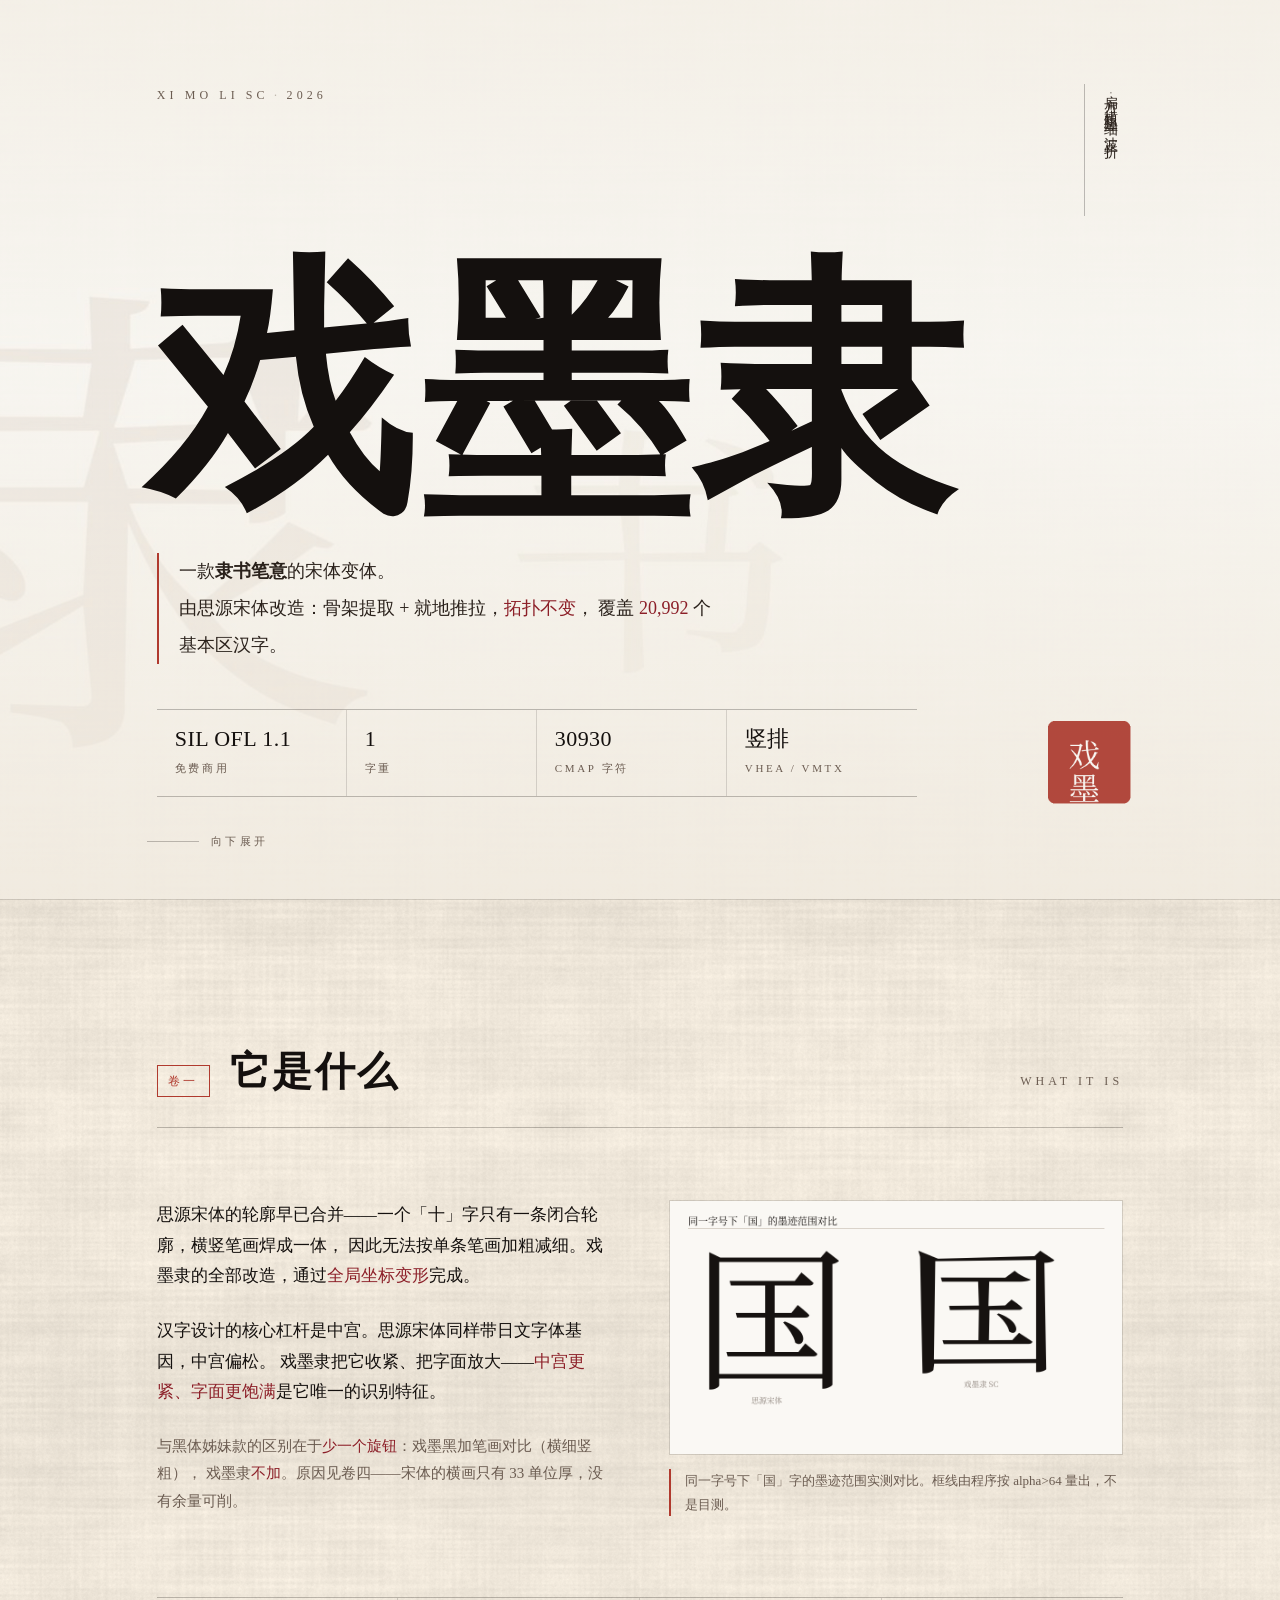
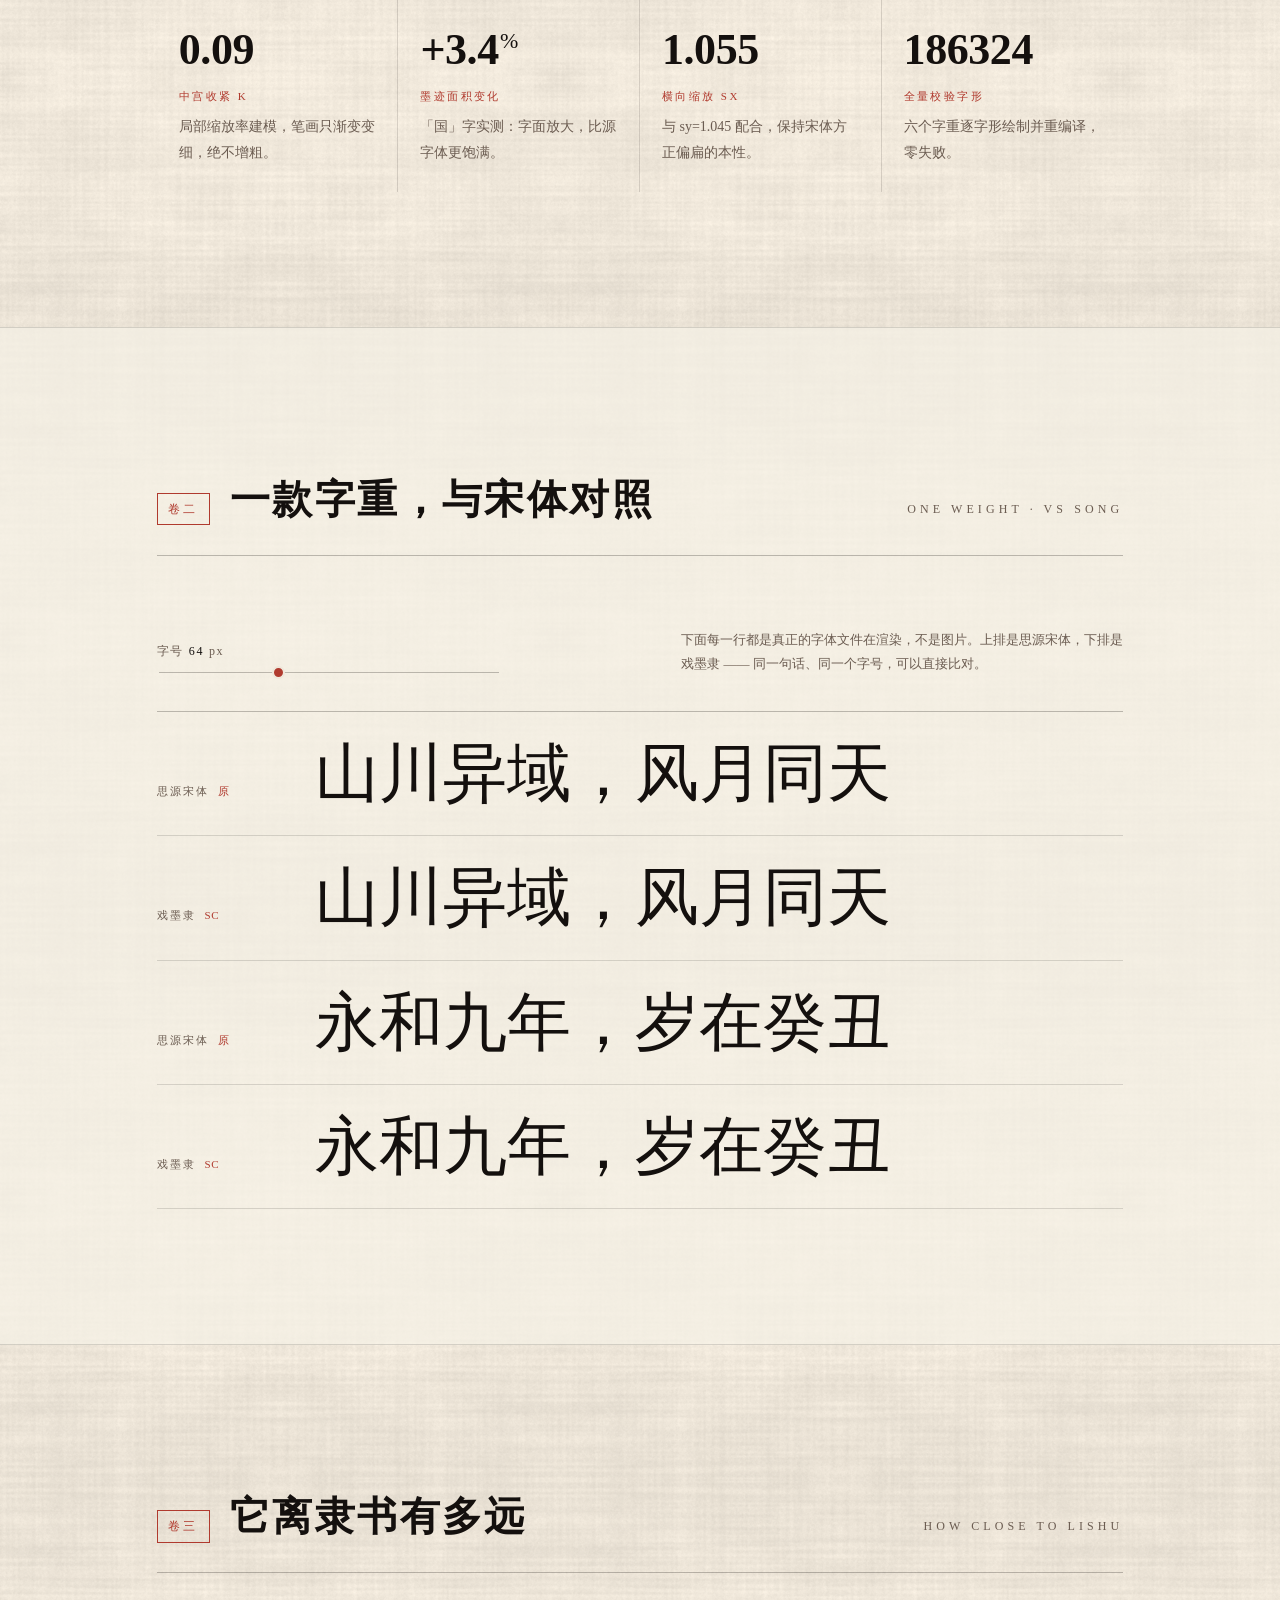
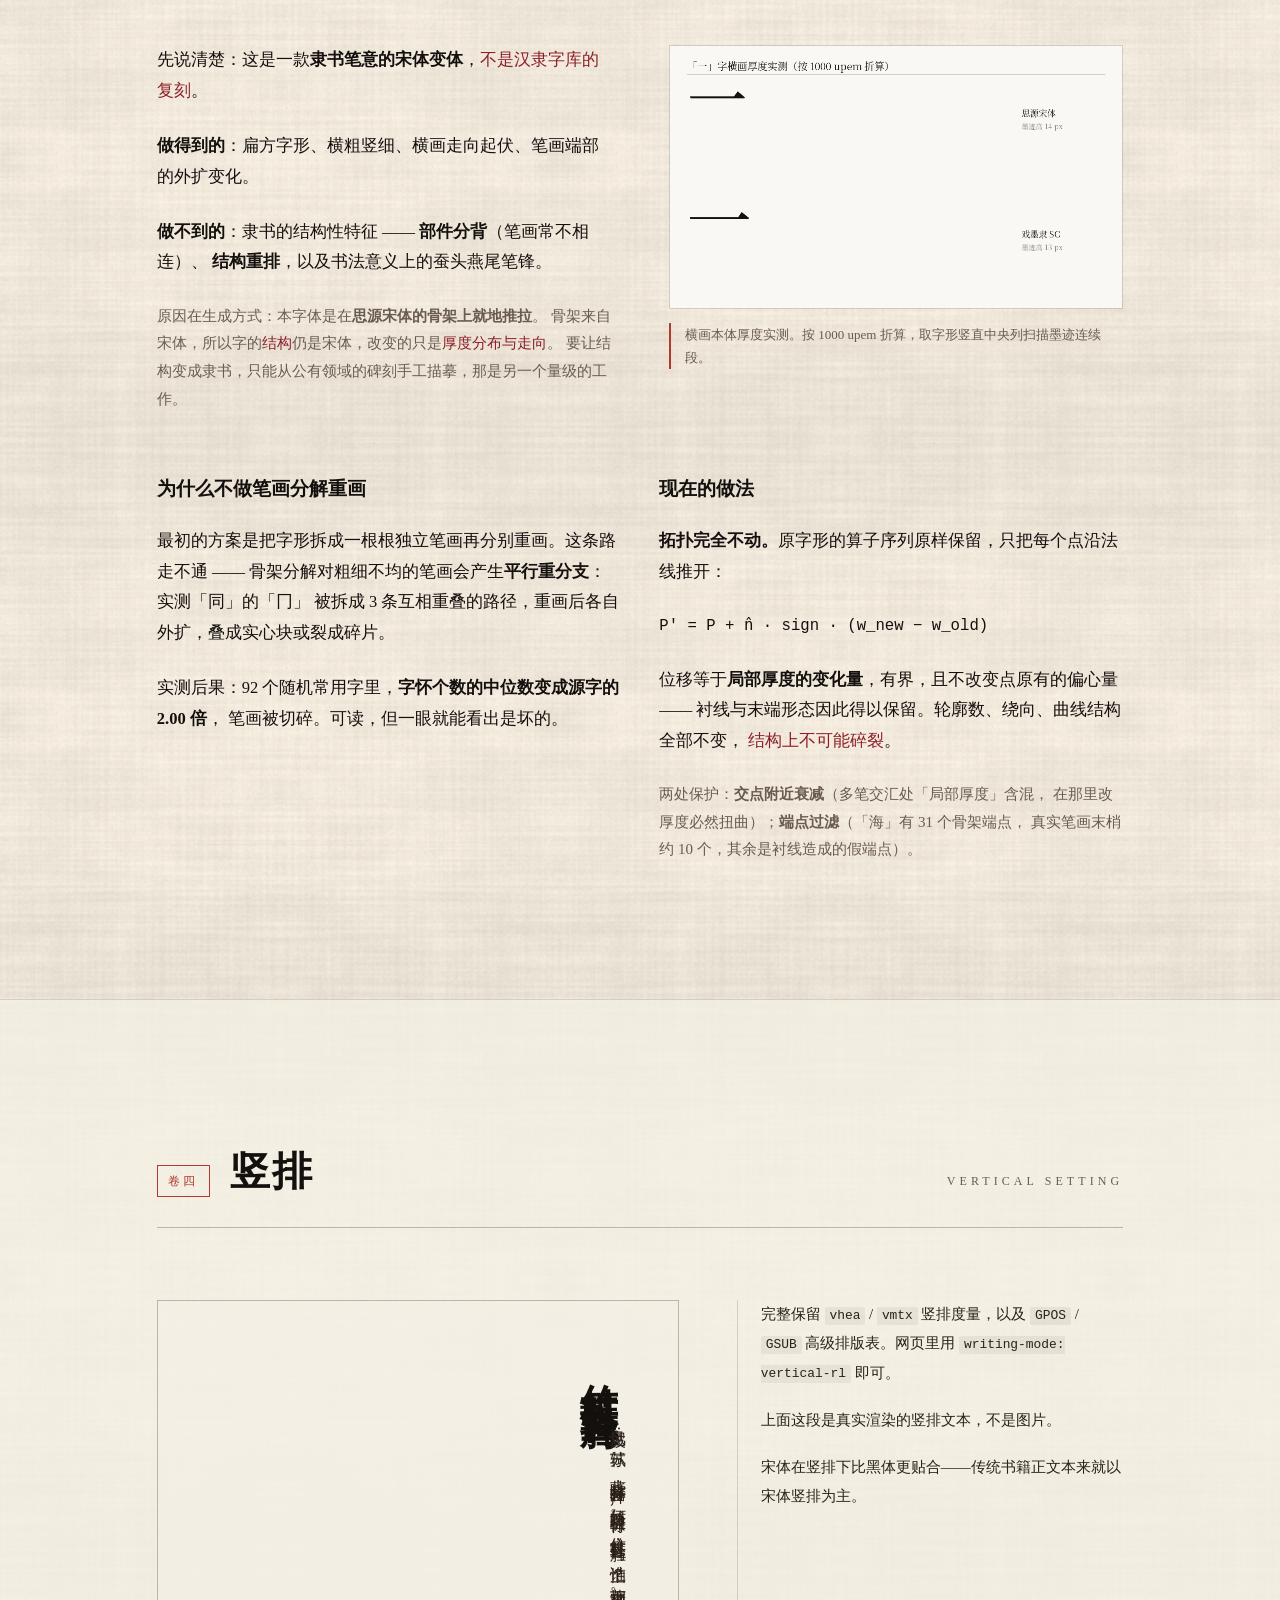
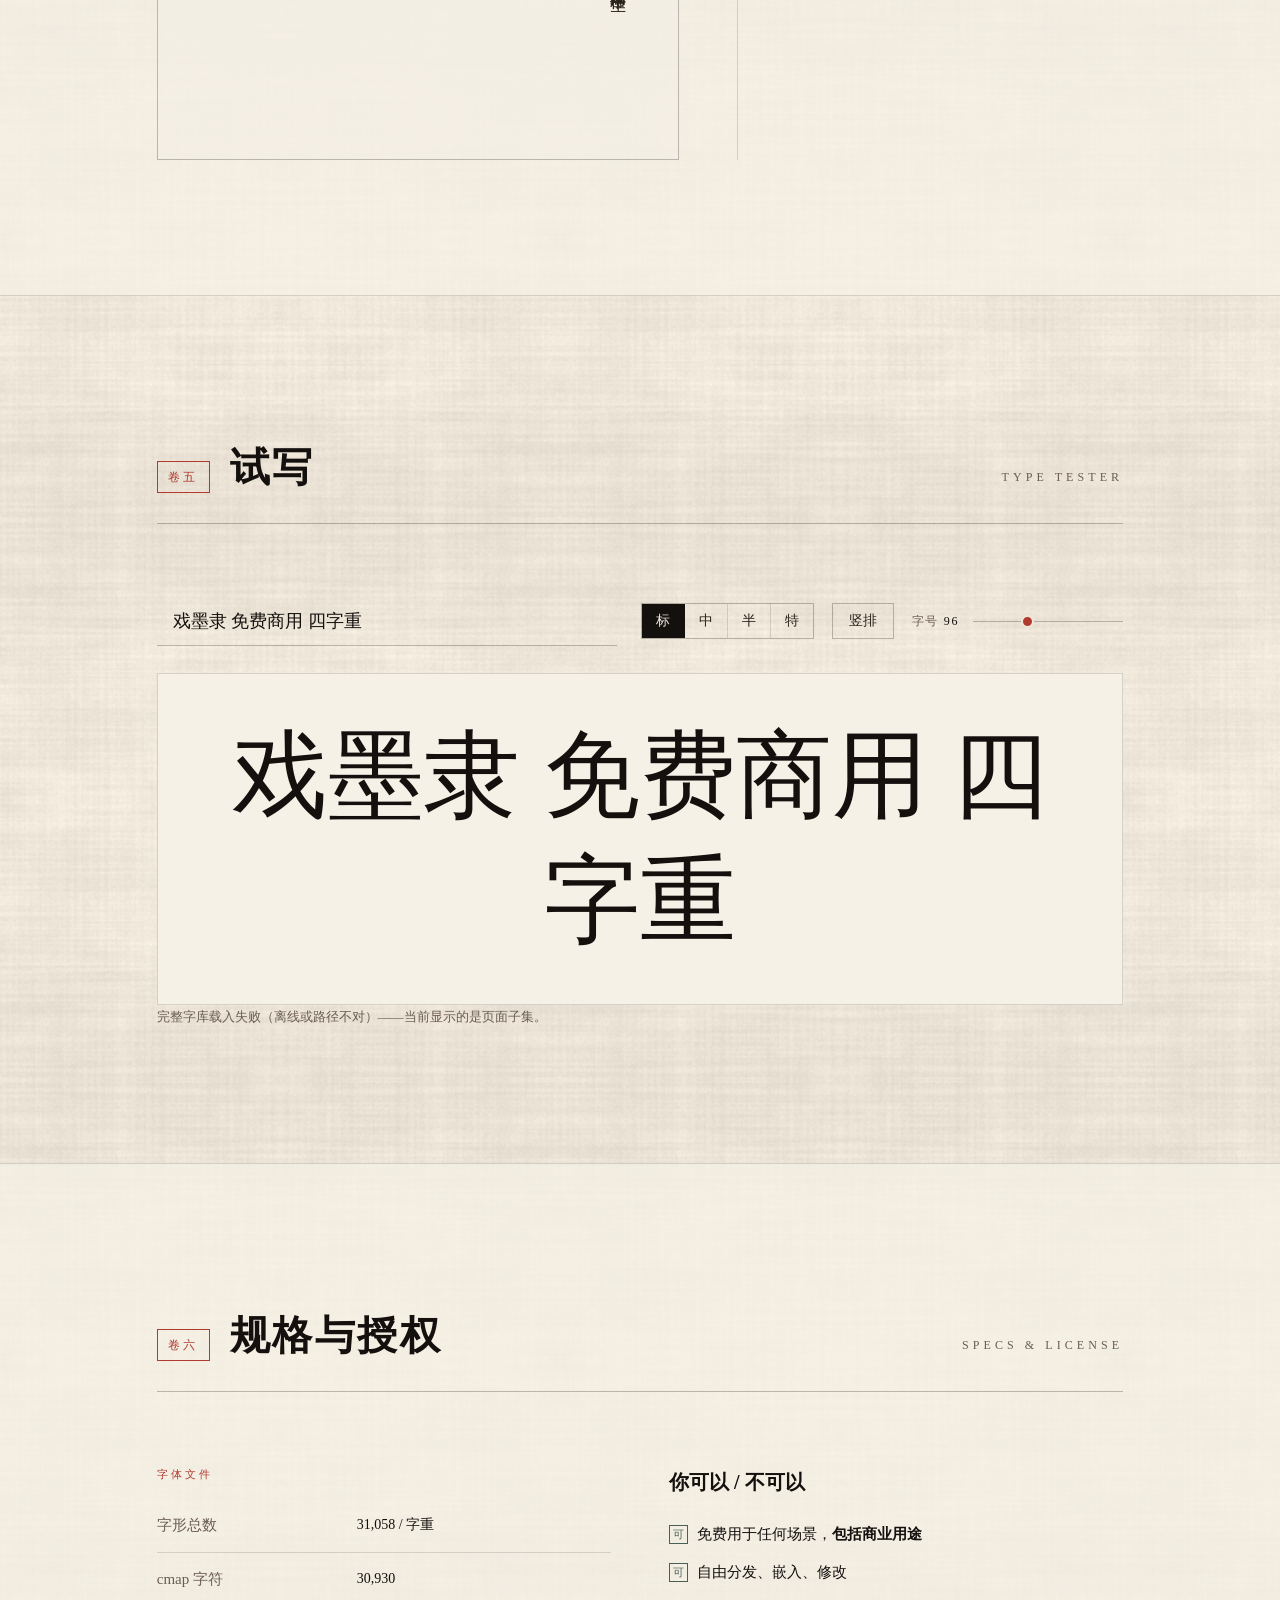
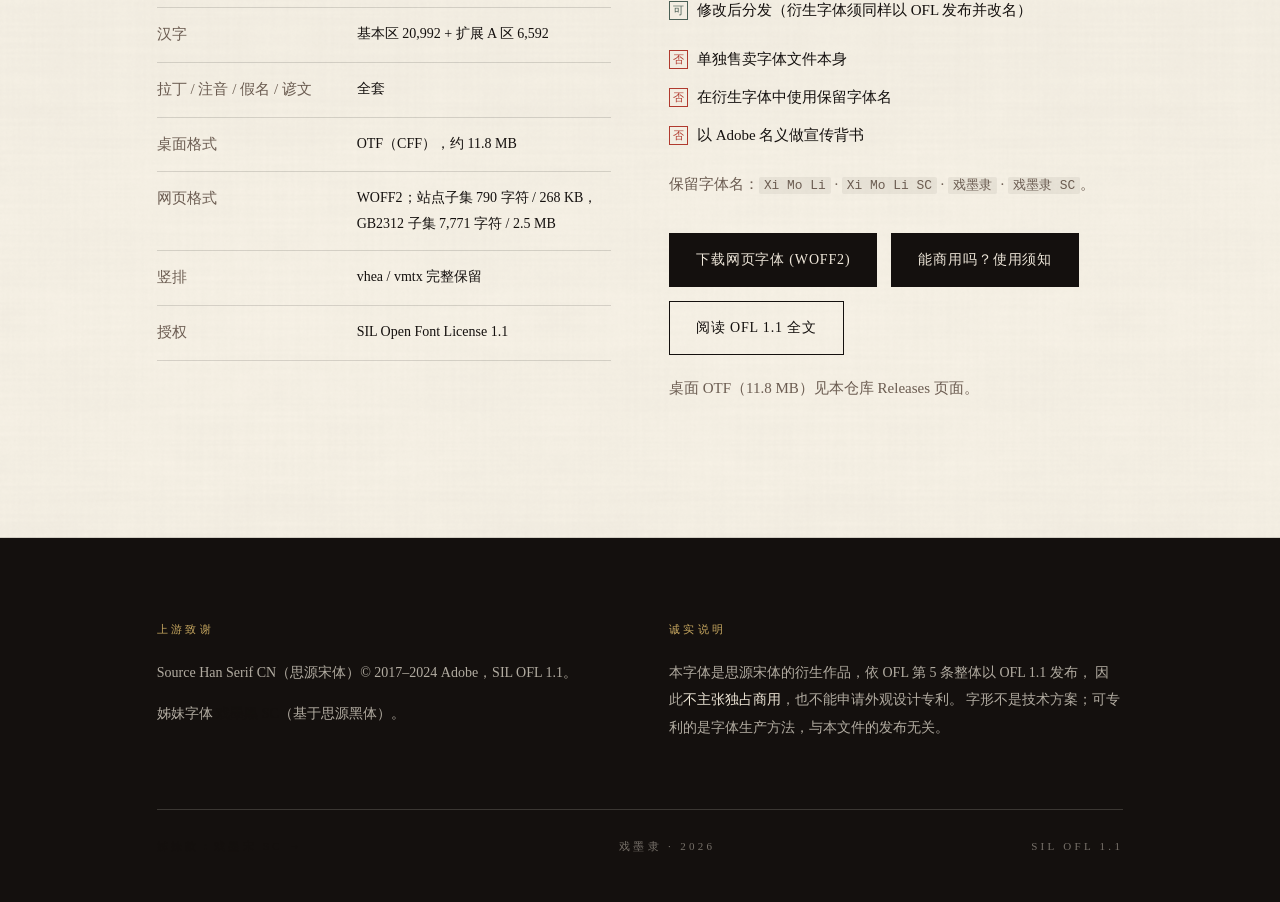
==== index.html @ 204160a1 "戏墨隶 SC —— 开源中文字体发售页与网页子集 基于思源宋体（SIL OFL 1.1）改造的隶书笔意中文字体。  技术路线：骨架提取 + 就地推拉。原字形的算子序列原样保留，只把每个点沿 法线推开，" ====
<!DOCTYPE html>
<html lang="zh-CN">
<head>
<meta charset="utf-8">
<meta name="viewport" content="戏墨隶 SC —— 基于思源宋体改造的隶书笔意中文字体，20992 个基本区汉字，支持竖排，SIL OFL 1.1 免费商用。">
<title>戏墨隶 SC · 一款隶书笔意的开源中文字体</title>
<meta name="description" content="戏墨隶 SC —— 基于思源宋体，用骨架提取与就地推拉生成的隶书笔意中文字体。20992 个基本区汉字，支持竖排，SIL OFL 1.1 免费商用。">
<link rel="stylesheet" href="style.css">
<link rel="preload" href="fonts/ximoli-regular.woff2" as="font" type="font/woff2" crossorigin>
<link rel="icon" href="img/seal.png">
</head>
<body>

<!-- ═══════════ 卷首 ═══════════ -->
<header class="hero">
  <div class="hero-bg" aria-hidden="true"></div>
  <div class="wrap hero-inner">
    <div class="hero-top">
      <span class="tag">XI MO LI SC<span class="dot">·</span>2026</span>
      <span class="vnote">扁方<span class="dot">·</span>横粗竖细<span class="dot">·</span>一波三折</span>
    </div>

    <h1 class="hero-title">戏墨隶</h1>

    <p class="hero-lede">
      一款<b>隶书笔意</b>的宋体变体。<br>
      由思源宋体改造：骨架提取 + 就地推拉，<em>拓扑不变</em>，
      覆盖 <em>20,992</em> 个基本区汉字。
    </p>

    <ul class="hero-meta">
      <li><b>SIL OFL 1.1</b><span>免费商用</span></li>
      <li><b>1</b><span>字重</span></li>
      <li><b>30930</b><span>cmap 字符</span></li>
      <li><b>竖排</b><span>vhea / vmtx</span></li>
    </ul>

    <img class="seal" src="img/seal.png" alt="戏墨 印" width="88" height="88">
    <div class="scroll-hint" aria-hidden="true"><i></i>向下展开</div>
  </div>
</header>

<main>

<!-- ═══════════ 卷一 · 它是什么 ═══════════ -->
<section class="sec" id="about">
  <div class="wrap">
    <div class="sec-head">
      <span class="vol">卷一</span>
      <h2>它是什么</h2>
      <span class="en">WHAT IT IS</span>
    </div>

    <div class="two">
      <div class="col prose">
        <p>思源宋体的轮廓早已合并——一个「十」字只有一条闭合轮廓，横竖笔画焊成一体，
          因此无法按单条笔画加粗减细。戏墨隶的全部改造，通过<em>全局坐标变形</em>完成。</p>
        <p>汉字设计的核心杠杆是中宫。思源宋体同样带日文字体基因，中宫偏松。
          戏墨隶把它收紧、把字面放大——<em>中宫更紧、字面更饱满</em>是它唯一的识别特征。</p>
        <p class="quiet">与黑体姊妹款的区别在于<em>少一个旋钮</em>：戏墨黑加笔画对比（横细竖粗），
          戏墨隶<em>不加</em>。原因见卷四——宋体的横画只有 33 单位厚，没有余量可削。</p>
      </div>

      <div class="col">
        <figure class="fig">
          <img src="img/spec-compare.png" alt="思源宋体与戏墨隶的字面实测对比">
          <figcaption>同一字号下「国」字的墨迹范围实测对比。框线由程序按 alpha&gt;64 量出，不是目测。</figcaption>
        </figure>
      </div>
    </div>

    <div class="spec-row">
      <div class="spec">
        <span class="num">0.09</span>
        <span class="lab">中宫收紧 k</span>
        <p>局部缩放率建模，笔画只渐变变细，绝不增粗。</p>
      </div>
      <div class="spec">
        <span class="num">+3.4<span class="pc">%</span></span>
        <span class="lab">墨迹面积变化</span>
        <p>「国」字实测：字面放大，比源字体更饱满。</p>
      </div>
      <div class="spec">
        <span class="num">1.055</span>
        <span class="lab">横向缩放 sx</span>
        <p>与 sy=1.045 配合，保持宋体方正偏扁的本性。</p>
      </div>
      <div class="spec">
        <span class="num">186324</span>
        <span class="lab">全量校验字形</span>
        <p>六个字重逐字形绘制并重编译，零失败。</p>
      </div>
    </div>
  </div>
</section>

<!-- ═══════════ 卷二 · 一款字重 ═══════════ -->
<section class="sec sec-alt" id="weights">
  <div class="wrap">
    <div class="sec-head">
      <span class="vol">卷二</span>
      <h2>一款字重，与宋体对照</h2>
      <span class="en">ONE WEIGHT · VS SONG</span>
    </div>

    <div class="controls">
      <label class="ctl">
        <span>字号 <b id="sizeOut">64</b> px</span>
        <input id="sizeRange" type="range" min="28" max="132" value="64" step="2">
      </label>
      <p class="hint">下面每一行都是真正的字体文件在渲染，不是图片。上排是思源宋体，下排是戏墨隶 —— 同一句话、同一个字号，可以直接比对。</p>
    </div>

    <div class="weights" id="weightsBox">
      <div class="wrow"><span class="wlab">思源宋体<i>原</i></span>
        <p style="font-family:'Songti SC','Source Han Serif SC',serif">山川异域，风月同天</p></div>
      <div class="wrow" data-w="400"><span class="wlab">戏墨隶<i>SC</i></span>
        <p style="font-weight:400">山川异域，风月同天</p></div>
      <div class="wrow"><span class="wlab">思源宋体<i>原</i></span>
        <p style="font-family:'Songti SC','Source Han Serif SC',serif">永和九年，岁在癸丑</p></div>
      <div class="wrow" data-w="400"><span class="wlab">戏墨隶<i>SC</i></span>
        <p style="font-weight:400">永和九年，岁在癸丑</p></div>
    </div>
  </div>
</section>


<!-- ═══════════ 卷四 · 为什么宋体不加笔画对比 ═══════════ -->
<section class="sec" id="why">
  <div class="wrap">
    <div class="sec-head">
      <span class="vol">卷三</span>
      <h2>它离隶书有多远</h2>
      <span class="en">HOW CLOSE TO LISHU</span>
    </div>

    <div class="two">
      <div class="col prose">
        <p>先说清楚：这是一款<b>隶书笔意的宋体变体</b>，<em>不是汉隶字库的复刻</em>。</p>
        <p><b>做得到的</b>：扁方字形、横粗竖细、横画走向起伏、笔画端部的外扩变化。</p>
        <p><b>做不到的</b>：隶书的结构性特征 —— <b>部件分背</b>（笔画常不相连）、
          <b>结构重排</b>，以及书法意义上的蚕头燕尾笔锋。</p>
        <p class="quiet">原因在生成方式：本字体是在<b>思源宋体的骨架上就地推拉</b>。
          骨架来自宋体，所以字的<em>结构</em>仍是宋体，改变的只是<em>厚度分布与走向</em>。
          要让结构变成隶书，只能从公有领域的碑刻手工描摹，那是另一个量级的工作。</p>
      </div>

      <div class="col">
        <figure class="fig">
          <img src="img/stroke-measure.png" alt="宋体横画厚度实测">
          <figcaption>横画本体厚度实测。按 1000 upem 折算，取字形竖直中央列扫描墨迹连续段。</figcaption>
        </figure>
      </div>
    </div>

    <div class="two tight" style="margin-top:2.4rem">
      <div class="col prose">
        <h3>为什么不做笔画分解重画</h3>
        <p>最初的方案是把字形拆成一根根独立笔画再分别重画。这条路走不通 ——
          骨架分解对粗细不均的笔画会产生<b>平行重分支</b>：实测「同」的「冂」
          被拆成 3 条互相重叠的路径，重画后各自外扩，叠成实心块或裂成碎片。</p>
        <p>实测后果：92 个随机常用字里，<b>字怀个数的中位数变成源字的 2.00 倍</b>，
          笔画被切碎。可读，但一眼就能看出是坏的。</p>
      </div>
      <div class="col prose">
        <h3>现在的做法</h3>
        <p><b>拓扑完全不动。</b>原字形的算子序列原样保留，只把每个点沿法线推开：</p>
        <p style="font-family:ui-monospace,monospace;font-size:.95em">P' = P + n̂ · sign · (w_new − w_old)</p>
        <p>位移等于<b>局部厚度的变化量</b>，有界，且不改变点原有的偏心量 ——
          衬线与末端形态因此得以保留。轮廓数、绕向、曲线结构全部不变，
          <em>结构上不可能碎裂</em>。</p>
        <p class="quiet">两处保护：<b>交点附近衰减</b>（多笔交汇处「局部厚度」含混，
          在那里改厚度必然扭曲）；<b>端点过滤</b>（「海」有 31 个骨架端点，
          真实笔画末梢约 10 个，其余是衬线造成的假端点）。</p>
      </div>
    </div>
  </div>
</section>


<!-- ═══════════ 卷五 · 竖排 ═══════════ -->
<section class="sec sec-alt" id="vertical">
  <div class="wrap">
    <div class="sec-head">
      <span class="vol">卷四</span>
      <h2>竖排</h2>
      <span class="en">VERTICAL SETTING</span>
    </div>

    <div class="vert-wrap">
      <div class="vert-demo">
        <p class="v-title">竹杖芒鞋轻胜马</p>
        <p class="v-body">定风波 · 苏轼</p>
        <p class="v-body">莫听穿林打叶声，何妨吟啸且徐行。竹杖芒鞋轻胜马，谁怕？一蓑烟雨任平生。</p>
      </div>
      <aside class="vert-side">
        <p>完整保留 <code>vhea</code> / <code>vmtx</code> 竖排度量，以及 <code>GPOS</code> /
          <code>GSUB</code> 高级排版表。网页里用 <code>writing-mode: vertical-rl</code> 即可。</p>
        <p class="quiet">上面这段是真实渲染的竖排文本，不是图片。</p>
        <p class="quiet">宋体在竖排下比黑体更贴合——传统书籍正文本来就以宋体竖排为主。</p>
      </aside>
    </div>
  </div>
</section>

<!-- ═══════════ 卷六 · 试写 ═══════════ -->
<section class="sec" id="try">
  <div class="wrap">
    <div class="sec-head">
      <span class="vol">卷五</span>
      <h2>试写</h2>
      <span class="en">TYPE TESTER</span>
    </div>

    <div class="try-bar">
      <input id="tryInput" type="text" value="戏墨隶 免费商用 四字重" aria-label="试写内容" maxlength="40">
      <div class="try-ctl">
        <div class="seg" id="tryWeights" role="group" aria-label="字重">
          <button data-w="400" class="on">标</button><button data-w="500">中</button><button data-w="600">半</button><button data-w="900">特</button>
        </div>
        <button class="seg-toggle" id="tryDir" aria-pressed="false">竖排</button>
        <label class="ctl inline"><span>字号 <b id="trySizeOut">96</b></span>
          <input id="trySize" type="range" min="40" max="200" value="96" step="2"></label>
      </div>
    </div>

    <div class="try-stage" id="tryStage">
      <p class="try-text" id="tryText">戏墨隶 免费商用 四字重</p>
    </div>

    <p class="hint" id="tryHint">正在按需载入 GB2312 完整字库（约 2.5 MB）——载入前显示的是页面子集。</p>
  </div>
</section>

<!-- ═══════════ 卷七 · 规格与授权 ═══════════ -->
<section class="sec sec-alt" id="spec">
  <div class="wrap">
    <div class="sec-head">
      <span class="vol">卷六</span>
      <h2>规格与授权</h2>
      <span class="en">SPECS &amp; LICENSE</span>
    </div>

    <div class="two">
      <div class="col">
        <table class="spec-table">
          <caption>字体文件</caption>
          <tbody>
            <tr><th>字形总数</th><td>31,058 / 字重</td></tr>
            <tr><th>cmap 字符</th><td>30,930</td></tr>
            <tr><th>汉字</th><td>基本区 20,992 + 扩展 A 区 6,592</td></tr>
            <tr><th>拉丁 / 注音 / 假名 / 谚文</th><td>全套</td></tr>
            <tr><th>桌面格式</th><td>OTF（CFF），约 11.8 MB</td></tr>
            <tr><th>网页格式</th><td>WOFF2；站点子集 790 字符 / 268 KB，GB2312 子集 7,771 字符 / 2.5 MB</td></tr>
            <tr><th>竖排</th><td>vhea / vmtx 完整保留</td></tr>
            <tr><th>授权</th><td>SIL Open Font License 1.1</td></tr>
          </tbody>
        </table>
      </div>

      <div class="col">
        <div class="license">
          <h3>你可以 / 不可以</h3>
          <ul class="yes">
            <li>免费用于任何场景，<b>包括商业用途</b></li>
            <li>自由分发、嵌入、修改</li>
            <li>修改后分发（衍生字体须同样以 OFL 发布并改名）</li>
          </ul>
          <ul class="no">
            <li>单独售卖字体文件本身</li>
            <li>在衍生字体中使用保留字体名</li>
            <li>以 Adobe 名义做宣传背书</li>
          </ul>
          <p class="quiet">保留字体名：<code>Xi Mo Li</code> · <code>Xi Mo Li SC</code> ·
            <code>戏墨隶</code> · <code>戏墨隶 SC</code>。</p>
        </div>

        <div class="dl">
          <a class="btn" href="fonts/full-ximoli-regular.woff2" download>下载网页字体 (WOFF2)</a>
          <a class="btn" href="使用须知.html">能商用吗？使用须知</a>
          <a class="btn ghost" href="OFL.txt" target="_blank" rel="noopener">阅读 OFL 1.1 全文</a>
          <p class="quiet">桌面 OTF（11.8 MB）见本仓库 Releases 页面。</p>
        </div>
      </div>
    </div>
  </div>
</section>

</main>

<footer class="foot">
  <div class="wrap">
    <div class="foot-grid">
      <div>
        <h4>上游致谢</h4>
        <p>Source Han Serif CN（思源宋体）© 2017–2024 Adobe，SIL OFL 1.1。</p>
        <p>姊妹字体 <a href="https://okko10086.github.io/ximosong/">戏墨黑 SC</a>（基于思源黑体）。</p>
      </div>
      <div>
        <h4>诚实说明</h4>
        <p>本字体是思源宋体的衍生作品，依 OFL 第 5 条整体以 OFL 1.1 发布，
          因此<b>不主张独占商用</b>，也不能申请外观设计专利。
          字形不是技术方案；可专利的是字体生产方法，与本文件的发布无关。</p>
      </div>
    </div>
    <div class="foot-line">
      <span><a href="https://okko10086.github.io/ximosong/">姊妹款：戏墨宋 SC →</a></span>
      <span>戏墨隶 · 2026</span>
      <span>SIL OFL 1.1</span>
    </div>
  </div>
</footer>

<script src="script.js"></script>
</body>
</html>
---- style.css ----
/* ══════════════════════════════════════════════════════════════
   戏墨宋 SC · 字体发售落地页
   设计语言：宣纸底 + 墨 + 朱砂点缀；骨架不动的长卷
   中文行距 1.9×、字号模数 1.333、版心 1120px
   ══════════════════════════════════════════════════════════════ */

/* ── 字体 ─────────────────────────────────────────────────── */

:root{
  --paper:#EFE7DA; --paper2:#F6F1E7; --ink:#14100E; --ink2:#2A211B; --ink3:#6B5C51;
  --red:#B03A2E; --red-d:#8C1F28; --gold:#C9A961; --green:#4A5F55;
  --line:rgba(20,16,14,.14); --line2:rgba(20,16,14,.26);
  --hei:'Xi Mo Li SC','Songti SC','Source Han Serif SC','Noto Serif SC',STSong,SimSun,serif;
  --song:'Xi Mo Li SC','Songti SC','Source Han Serif SC','Noto Serif SC',STSong,SimSun,serif;
  --max:1120px;
}

*{box-sizing:border-box}
html{scroll-behavior:smooth}
body{
  margin:0;color:var(--ink);background:var(--paper);
  font-family:var(--song);font-weight:350;font-size:16.5px;line-height:1.85;
  -webkit-font-smoothing:antialiased;
  background-image:url('img/paper-tile.png');background-size:560px 560px;
}
img{max-width:100%;display:block}
a{color:var(--ink);text-decoration:none}
em{font-style:normal;color:var(--red-d)}
code{font-family:ui-monospace,SFMono-Regular,Menlo,monospace;font-size:.86em;
  background:rgba(20,16,14,.06);padding:.1em .38em;border-radius:2px}
.wrap{max-width:var(--max);margin:0 auto;padding:0 6%}
.quiet{color:var(--ink3);font-size:15px}
.dot{opacity:.4;margin:0 .45em}

/* ── 卷首 ─────────────────────────────────────────────────── */
.hero{position:relative;min-height:100svh;display:flex;align-items:center;overflow:hidden;
  border-bottom:1px solid var(--line)}
.hero-bg{position:absolute;inset:0;background:url('img/hero.jpg') center/cover no-repeat;
  opacity:.92}
.hero-bg::after{content:'';position:absolute;inset:0;
  background:linear-gradient(180deg,rgba(239,231,218,.42),rgba(239,231,218,.06) 40%,rgba(239,231,218,.72))}
.hero-inner{position:relative;width:100%;padding-top:8vh;padding-bottom:10vh}

.hero-top{display:flex;justify-content:space-between;align-items:flex-start;margin-bottom:6vh}
.tag,.en{font-family:var(--hei);font-weight:300;font-size:12px;letter-spacing:.34em;
  text-transform:uppercase;color:var(--ink3)}
.vnote{font-family:var(--song);font-size:14px;letter-spacing:.28em;color:var(--ink2);
  writing-mode:vertical-rl;border-left:1px solid var(--line2);padding-left:12px;height:132px}

.hero-title{
  font-family:var(--hei);font-weight:900;color:var(--ink);
  font-size:clamp(104px,21vw,300px);line-height:.92;letter-spacing:.02em;
  margin:0 0 4vh;text-indent:-.04em;
}
.hero-lede{font-size:clamp(15px,1.5vw,18px);line-height:2.05;color:var(--ink2);
  max-width:31em;margin:0 0 5vh;border-left:2px solid var(--red);padding-left:20px}

.hero-meta{list-style:none;display:flex;flex-wrap:wrap;gap:0;margin:0;padding:0;
  border-top:1px solid var(--line2);border-bottom:1px solid var(--line2);max-width:760px}
.hero-meta li{flex:1 1 140px;padding:16px 18px 14px;border-right:1px solid var(--line)}
.hero-meta li:last-child{border-right:0}
.hero-meta b{display:block;font-family:var(--hei);font-weight:500;font-size:22px;
  letter-spacing:.02em;line-height:1.2}
.hero-meta span{font-family:var(--hei);font-weight:300;font-size:11px;letter-spacing:.24em;
  text-transform:uppercase;color:var(--ink3)}

.seal{position:absolute;right:6%;bottom:9vh;width:88px;height:88px;opacity:.92;
  filter:saturate(.96)}
.scroll-hint{position:absolute;left:6%;bottom:4vh;font-family:var(--hei);font-weight:300;
  font-size:11px;letter-spacing:.3em;color:var(--ink3);display:flex;align-items:center;gap:12px}
.scroll-hint i{width:52px;height:1px;background:var(--line2);display:block;position:relative;overflow:hidden}
.scroll-hint i::after{content:'';position:absolute;inset:0;background:var(--red);
  transform:translateX(-100%);animation:sweep 2.6s ease-in-out infinite}
@keyframes sweep{0%{transform:translateX(-100%)}55%{transform:translateX(0)}100%{transform:translateX(100%)}}

/* ── 章节骨架（骨架写死，只换内容）──────────────────────────── */
.sec{padding:15vh 0;position:relative}
.sec-alt{background:rgba(246,241,231,.72);border-top:1px solid var(--line);
  border-bottom:1px solid var(--line)}
.sec-head{display:flex;align-items:baseline;gap:20px;margin-bottom:8vh;
  border-bottom:1px solid var(--line2);padding-bottom:18px}
.vol{font-family:var(--hei);font-weight:400;font-size:12px;letter-spacing:.3em;
  color:var(--red);border:1px solid var(--red);padding:4px 10px;white-space:nowrap}
.sec-head h2{font-family:var(--song);font-weight:600;font-size:clamp(26px,3.4vw,40px);
  letter-spacing:.06em;margin:0;flex:1}
.two{display:grid;grid-template-columns:1fr 1fr;gap:6%;align-items:start}
.two.tight{gap:4%}
.col{min-width:0}
.prose p{margin:0 0 1.5em}
.prose p:last-child{margin-bottom:0}

/* ── 图与说明 ─────────────────────────────────────────────── */
.fig{margin:0}
.fig img{border:1px solid var(--line);box-shadow:0 1px 0 rgba(255,255,255,.5) inset}
.fig figcaption{font-size:13px;line-height:1.8;color:var(--ink3);margin-top:14px;
  padding-left:14px;border-left:2px solid var(--red)}
.fig-wide{margin-top:7vh}
.fig-ink{margin:0 0 9vh;border:1px solid rgba(239,231,218,.22);padding:14px;
  background:rgba(239,231,218,.04)}
.fig-ink img{width:100%}
.fig-ink figcaption{color:rgba(239,231,218,.62);border-left-color:var(--gold)}
.fig-ink figcaption em{color:#EDE5D6}
.fig-wide img{border:1px solid var(--line);background:var(--paper2);padding:18px}

/* ── 数据（数字三段式：数字最大 / 说明最小）────────────────── */
.spec-row{display:grid;grid-template-columns:repeat(4,1fr);gap:0;margin-top:9vh;
  border-top:1px solid var(--line2)}
.spec{padding:30px 22px 26px;border-right:1px solid var(--line)}
.spec:last-child{border-right:0}
.spec .num{font-family:var(--hei);font-weight:700;font-size:clamp(30px,3.6vw,44px);
  line-height:1;letter-spacing:-.01em;display:block}
.spec .pc{font-size:.5em;font-weight:400;vertical-align:super;margin-left:.06em}
.spec .lab{font-family:var(--hei);font-weight:300;font-size:11px;letter-spacing:.22em;
  text-transform:uppercase;color:var(--red);display:block;margin:14px 0 8px}
.spec p{font-size:14px;line-height:1.85;color:var(--ink3);margin:0}

/* ── 字重演示 ─────────────────────────────────────────────── */
.controls{display:flex;justify-content:space-between;align-items:flex-end;gap:5%;
  margin-bottom:4vh;flex-wrap:wrap}
.ctl{font-family:var(--hei);font-weight:300;font-size:12px;letter-spacing:.14em;color:var(--ink3)}
.ctl b{font-weight:500;color:var(--ink);font-variant-numeric:tabular-nums}
.ctl input[type=range]{display:block;width:min(340px,60vw);margin-top:10px;
  -webkit-appearance:none;appearance:none;height:1px;background:var(--line2);outline:0}
.ctl input[type=range]::-webkit-slider-thumb{-webkit-appearance:none;width:13px;height:13px;
  border-radius:50%;background:var(--red);cursor:pointer;border:2px solid var(--paper)}
.ctl.inline{display:flex;align-items:center;gap:14px}
.ctl.inline input[type=range]{width:150px;margin:0}
.hint{font-size:13px;color:var(--ink3);margin:0;max-width:34em;line-height:1.8}

.weights{border-top:1px solid var(--line2)}
.wrow{display:flex;align-items:baseline;gap:5%;padding:22px 0;border-bottom:1px solid var(--line)}
.wlab{font-family:var(--hei);font-weight:300;font-size:11px;letter-spacing:.2em;
  color:var(--ink3);width:110px;flex:0 0 110px;text-transform:uppercase}
.wlab i{font-style:normal;color:var(--red);margin-left:8px;letter-spacing:.06em}
.wrow p{font-family:var(--hei);margin:0;font-size:64px;line-height:1.24;white-space:nowrap;
  overflow:hidden;text-overflow:ellipsis}

/* ── 水墨（深底） ─────────────────────────────────────────── */
.sec-head.light{border-bottom-color:rgba(239,231,218,.22)}
.sec-head.light h2{color:var(--paper)}
.sec-head.light .en{color:rgba(239,231,218,.55)}
.sec-head.light .vol{color:var(--gold);border-color:var(--gold)}
.ink-line.w600{font-weight:600;font-size:clamp(52px,8vw,110px)}
.ink-line.w900{font-weight:900;font-size:clamp(52px,8vw,110px);margin-left:8%}
.prose.light p{color:rgba(239,231,218,.86)}
.prose.light em{color:var(--gold)}
.prose.light b{color:#EDE5D6;font-weight:400}
.prose.light .quiet{color:rgba(239,231,218,.6)}
.note-card{border:1px solid rgba(239,231,218,.26);padding:34px 32px;
  background:rgba(239,231,218,.04)}
.note-card h3{font-family:var(--song);font-weight:600;font-size:20px;margin:0 0 18px;
  color:var(--gold);letter-spacing:.04em}
.note-card p{margin:0 0 1.1em;font-size:15px;line-height:1.9;color:rgba(239,231,218,.82)}
.note-card em{color:#EDE5D6}

/* ── 竖排 ─────────────────────────────────────────────────── */
.vert-wrap{display:grid;grid-template-columns:1.35fr 1fr;gap:6%;align-items:stretch}
.vert-demo{border:1px solid var(--line2);padding:52px 44px;background:rgba(246,241,231,.6);
  writing-mode:vertical-rl;height:460px;display:flex;gap:26px;justify-content:flex-start}
.vert-demo p{margin:0;font-family:var(--song)}
.v-title{font-size:38px;font-weight:600;letter-spacing:.14em}
.v-body{font-size:16px;line-height:1.95;color:var(--ink2);letter-spacing:.1em}
.v-body:last-child{max-height:340px}
.vert-side p{font-size:15px;line-height:1.95;color:var(--ink2);margin:0 0 1.2em}
.vert-side{border-left:1px solid var(--line);padding-left:6%}

/* ── 试写 ─────────────────────────────────────────────────── */
.try-bar{display:flex;gap:24px;align-items:center;flex-wrap:wrap;margin-bottom:3vh}
#tryInput{flex:1 1 320px;font-family:var(--song);font-size:18px;padding:14px 16px;
  background:transparent;border:0;border-bottom:1px solid var(--line2);color:var(--ink);outline:0}
#tryInput:focus{border-bottom-color:var(--red)}
.try-ctl{display:flex;align-items:center;gap:18px;flex-wrap:wrap}
.seg{display:flex;border:1px solid var(--line2)}
.seg button{font-family:var(--song);font-size:14px;padding:8px 14px;background:transparent;
  border:0;border-right:1px solid var(--line);cursor:pointer;color:var(--ink2)}
.seg button:last-child{border-right:0}
.seg button.on{background:var(--ink);color:var(--paper)}
.seg-toggle{font-family:var(--song);font-size:14px;padding:8px 16px;background:transparent;
  border:1px solid var(--line2);cursor:pointer;color:var(--ink2)}
.seg-toggle[aria-pressed=true]{background:var(--red);border-color:var(--red);color:#fff}

.try-stage{min-height:300px;display:flex;align-items:center;justify-content:center;
  border:1px solid var(--line);background:var(--paper2);padding:40px;overflow:hidden}
.try-text{font-family:var(--hei);font-weight:400;font-size:96px;margin:0;line-height:1.3;
  word-break:break-all;text-align:center;max-width:100%}
.try-stage.vert{height:460px}
.try-stage.vert .try-text{writing-mode:vertical-rl;height:100%;text-align:left;line-height:1.2}

/* ── 表格与授权 ───────────────────────────────────────────── */
.spec-table{width:100%;border-collapse:collapse;font-size:15px}
.spec-table caption{text-align:left;font-family:var(--hei);font-weight:300;font-size:11px;
  letter-spacing:.28em;text-transform:uppercase;color:var(--red);padding-bottom:14px}
.spec-table th,.spec-table td{text-align:left;padding:13px 0;border-bottom:1px solid var(--line);
  vertical-align:top}
.spec-table th{font-weight:400;color:var(--ink3);width:44%;padding-right:18px}
.spec-table td{font-family:var(--hei);font-weight:350;font-size:14px;color:var(--ink)}

.license h3{font-family:var(--song);font-weight:600;font-size:20px;margin:0 0 20px}
.license ul{list-style:none;padding:0;margin:0 0 22px}
.license li{position:relative;padding-left:28px;margin-bottom:11px;font-size:15px;line-height:1.8}
.license li::before{position:absolute;left:0;top:0;font-family:var(--hei);font-weight:500}
.yes li::before{content:'可';color:var(--green);border:1px solid var(--green);
  font-size:11px;line-height:16px;width:17px;height:17px;text-align:center;top:4px}
.no li::before{content:'否';color:var(--red);border:1px solid var(--red);
  font-size:11px;line-height:16px;width:17px;height:17px;text-align:center;top:4px}
.dl{margin-top:34px;display:flex;flex-wrap:wrap;gap:14px;align-items:center}
.btn{font-family:var(--hei);font-weight:400;font-size:14px;letter-spacing:.06em;
  padding:13px 26px;background:var(--ink);color:var(--paper);border:1px solid var(--ink);
  transition:background .2s,color .2s}
.btn:hover{background:var(--red);border-color:var(--red)}
.btn.ghost{background:transparent;color:var(--ink)}
.btn.ghost:hover{background:transparent;color:var(--red);border-color:var(--red)}
.dl .quiet{flex:1 1 100%;margin:6px 0 0}

/* ── 页脚 ─────────────────────────────────────────────────── */
.foot{background:var(--ink);color:rgba(239,231,218,.72);padding:9vh 0 5vh;font-size:14px;line-height:1.95}
.foot-grid{display:grid;grid-template-columns:1fr 1fr;gap:6%;padding-bottom:6vh;
  border-bottom:1px solid rgba(239,231,218,.18)}
.foot h4{font-family:var(--hei);font-weight:300;font-size:11px;letter-spacing:.3em;
  text-transform:uppercase;color:var(--gold);margin:0 0 18px}
.foot p{margin:0 0 1em}
.foot b{color:#EDE5D6;font-weight:400}
.foot-line{display:flex;justify-content:space-between;font-family:var(--hei);font-weight:300;
  font-size:11px;letter-spacing:.3em;color:rgba(239,231,218,.45);padding-top:26px;
  text-transform:uppercase;flex-wrap:wrap;gap:12px}

/* ── 响应式 ───────────────────────────────────────────────── */
@media (max-width:900px){
  .two,.vert-wrap,.foot-grid{grid-template-columns:1fr;gap:5vh}
  .spec-row{grid-template-columns:1fr 1fr}
  .spec:nth-child(2n){border-right:0}
  .spec{border-bottom:1px solid var(--line)}
  .vert-side{border-left:0;padding-left:0;border-top:1px solid var(--line);padding-top:4vh}
  .vert-demo{height:400px;padding:34px 26px}
  .seal{width:62px;height:62px;bottom:7vh}
  .hero-meta li{flex:1 1 50%}
  .wlab{width:76px;flex-basis:76px}
  .wrow p{font-size:38px}
  .try-text{font-size:64px}
}
@media (max-width:560px){
  body{font-size:16px}
  .sec{padding:11vh 0}
  .spec-row{grid-template-columns:1fr}
  .spec{border-right:0}
  .ink-line.w900{margin-left:0}
}
@media (prefers-reduced-motion:reduce){
  html{scroll-behavior:auto}
  .scroll-hint i::after{animation:none}
}
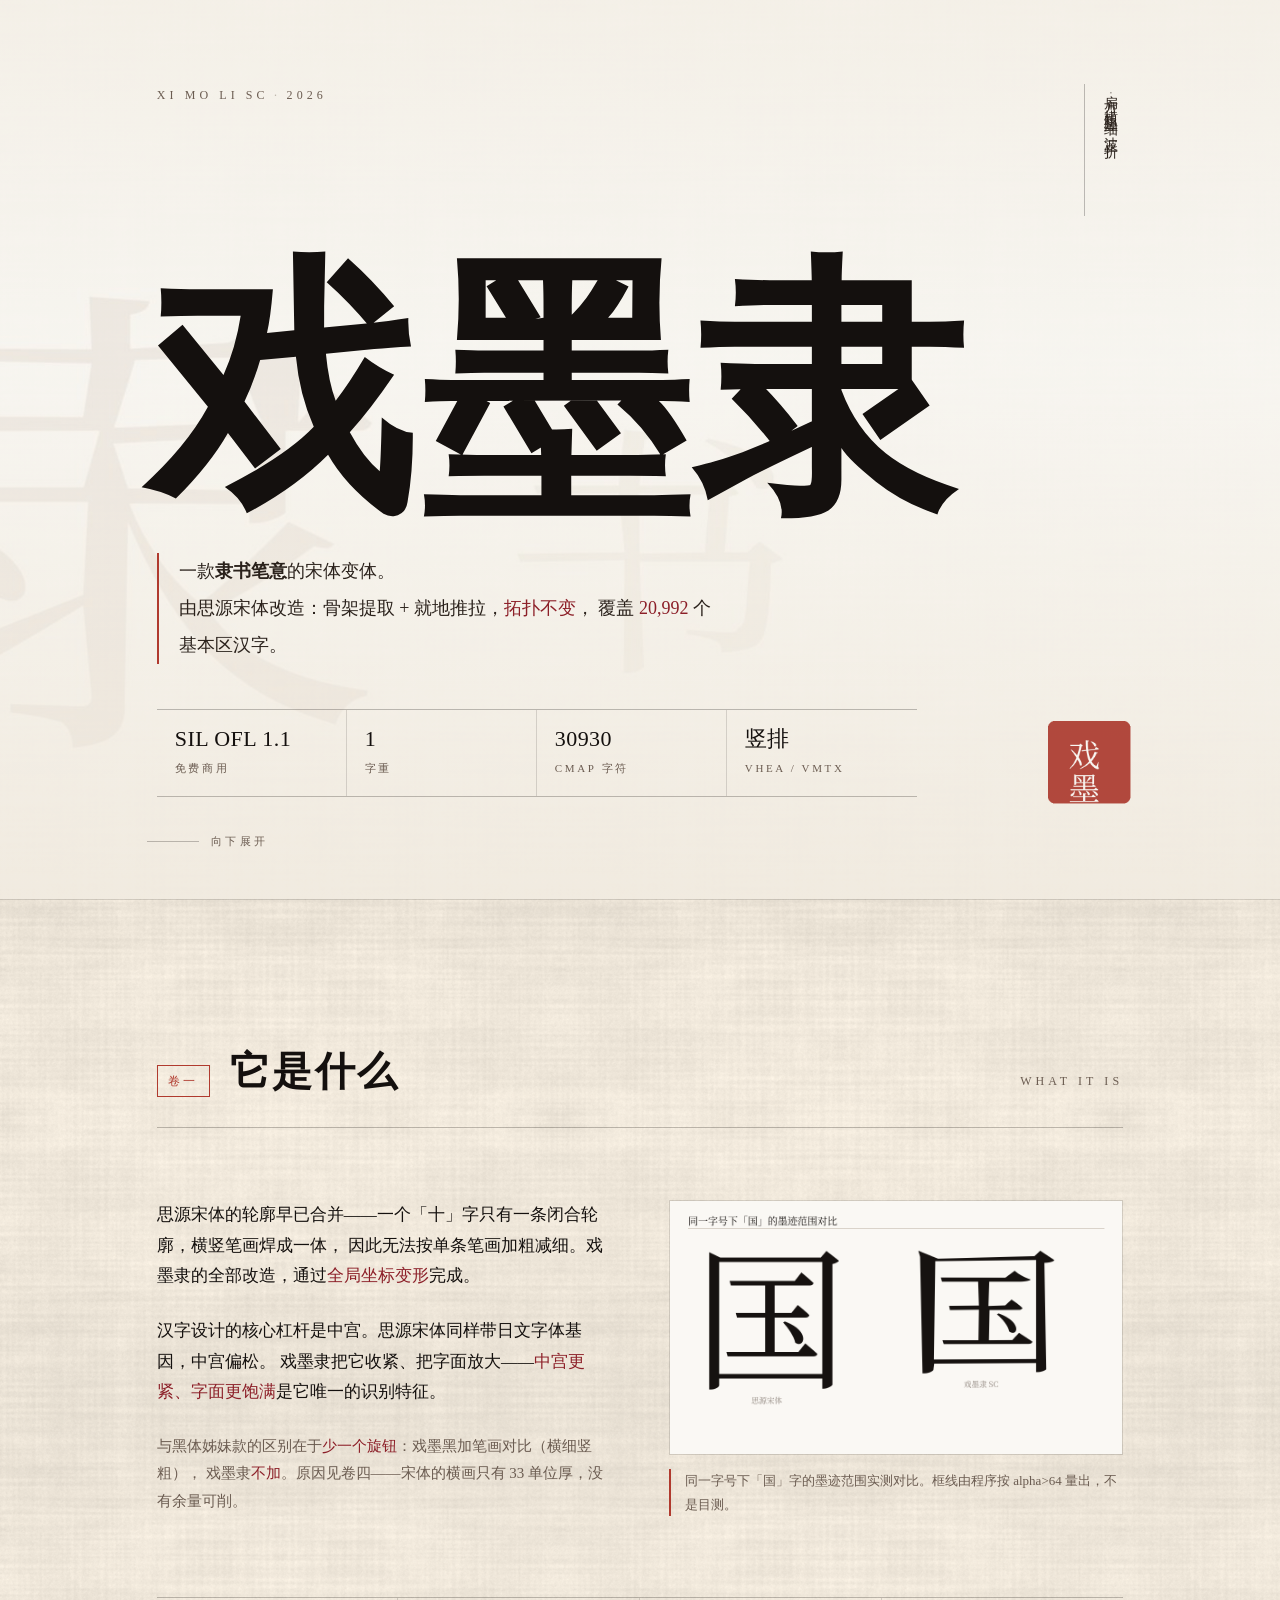
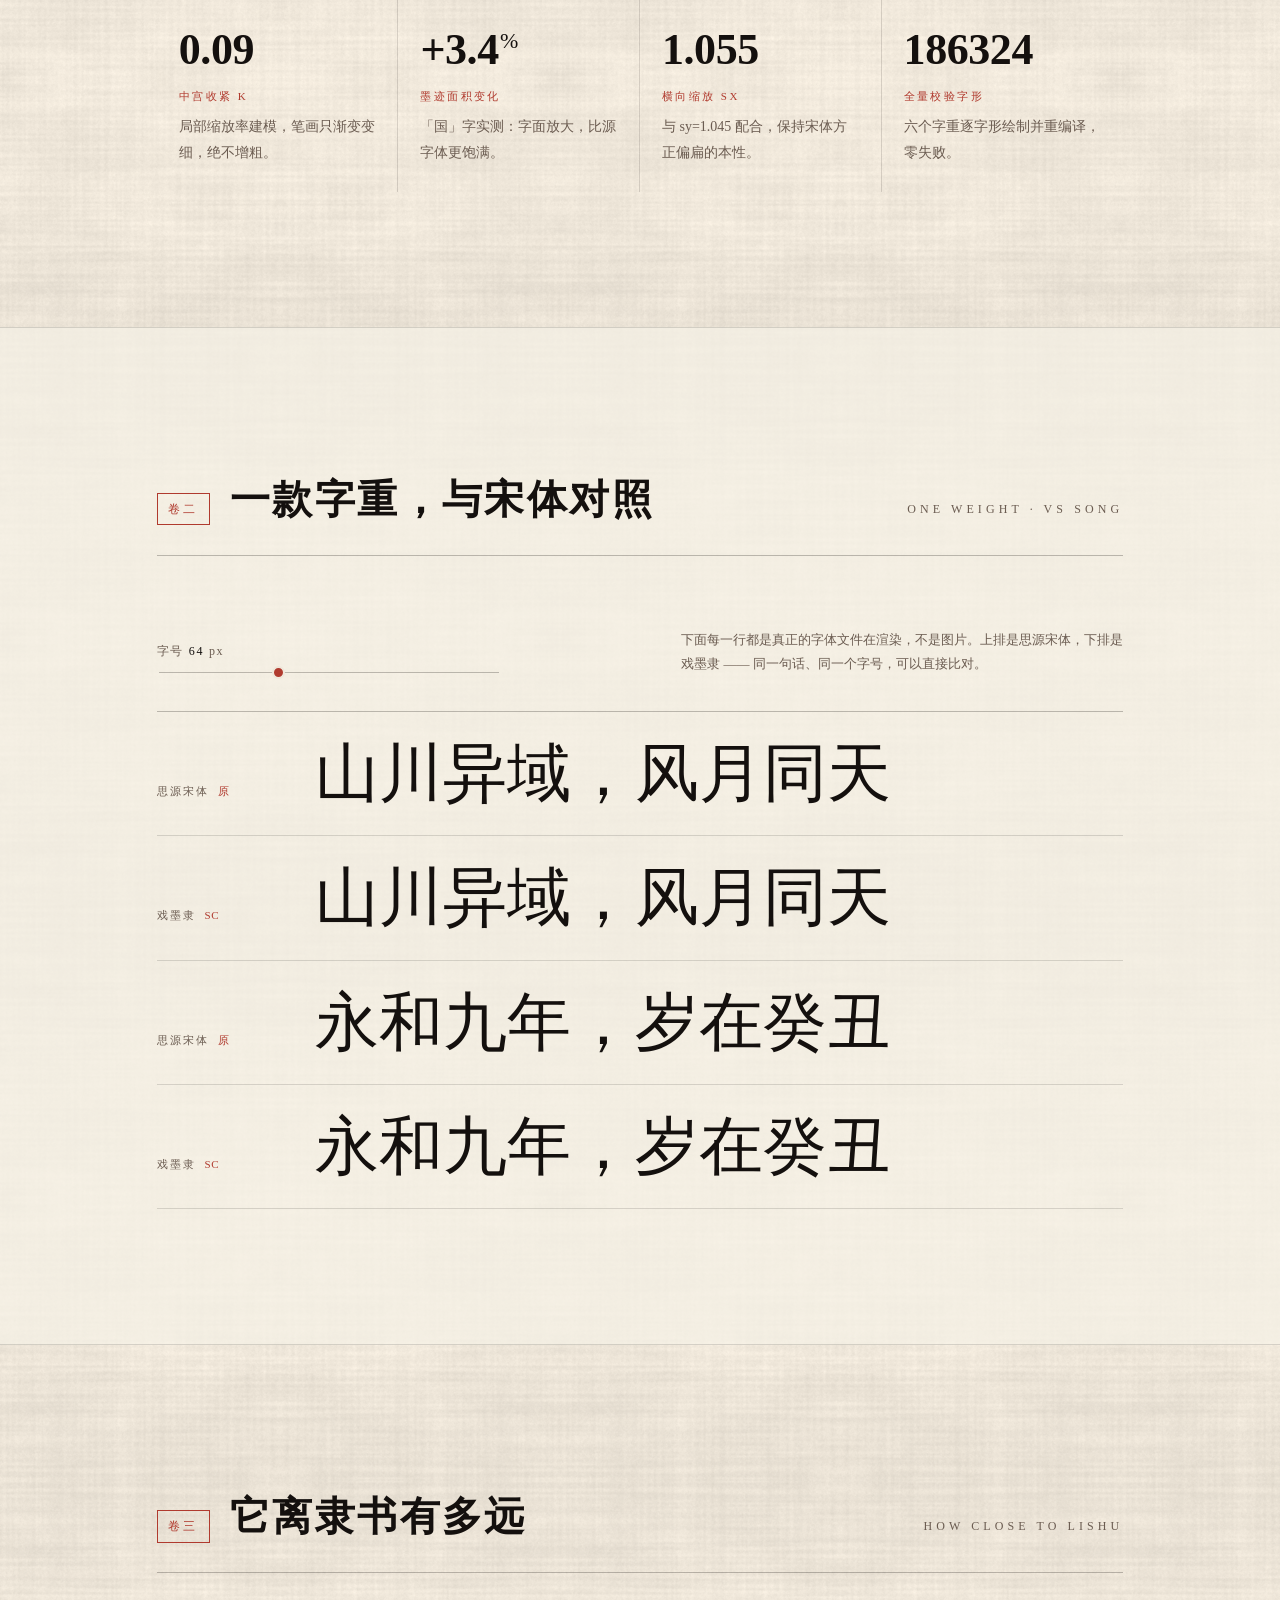
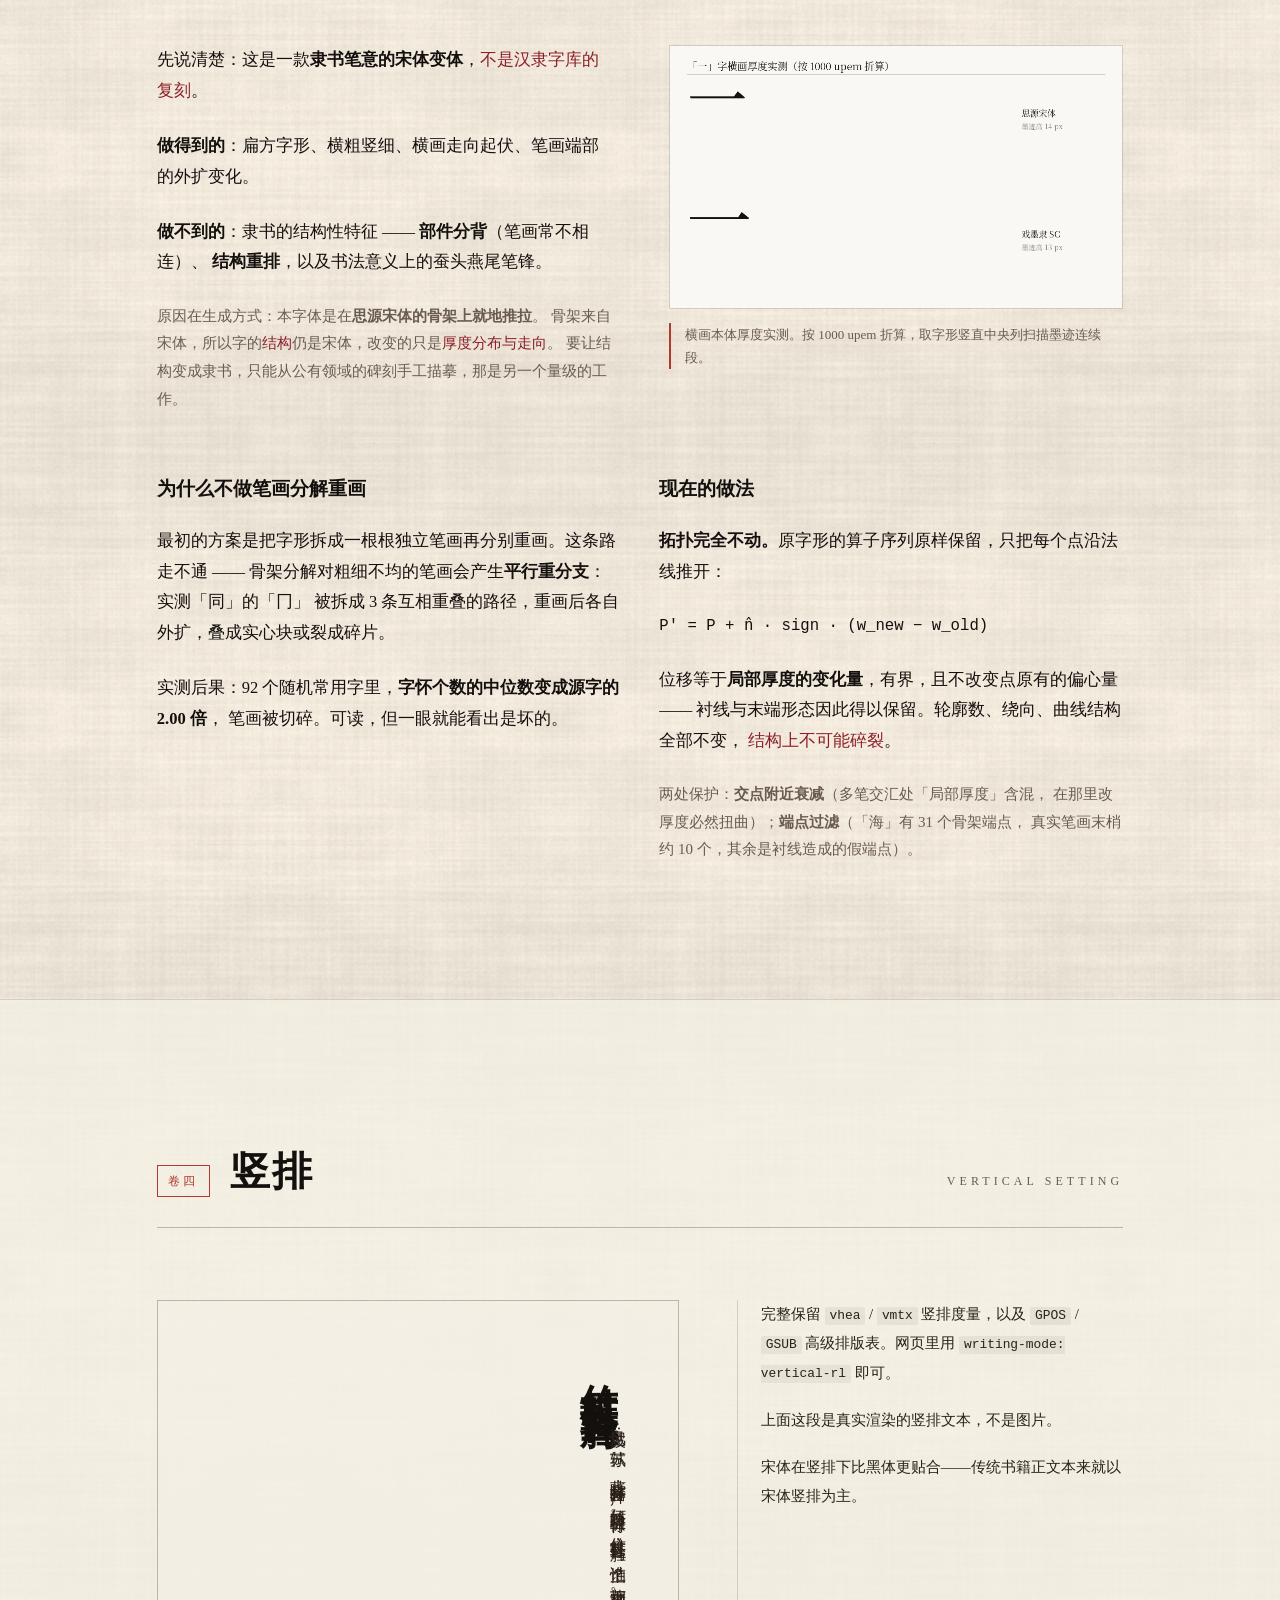
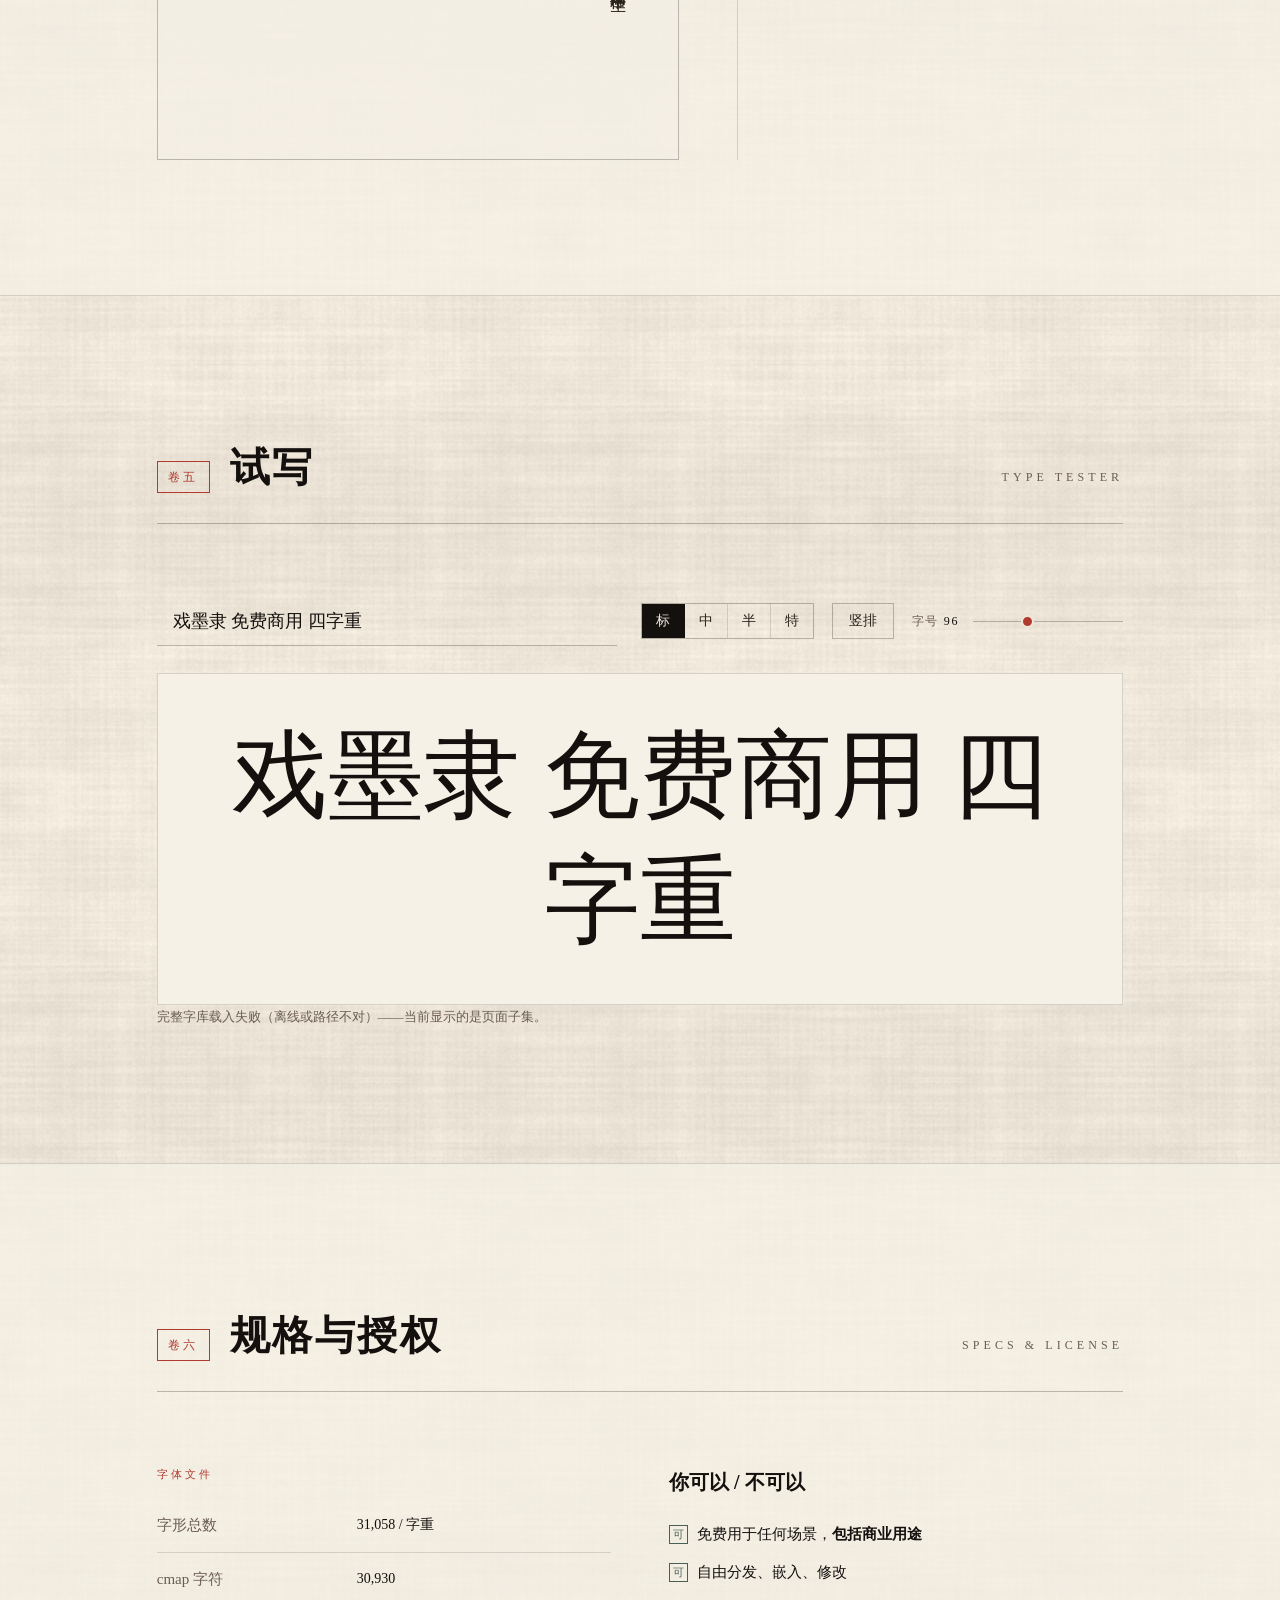
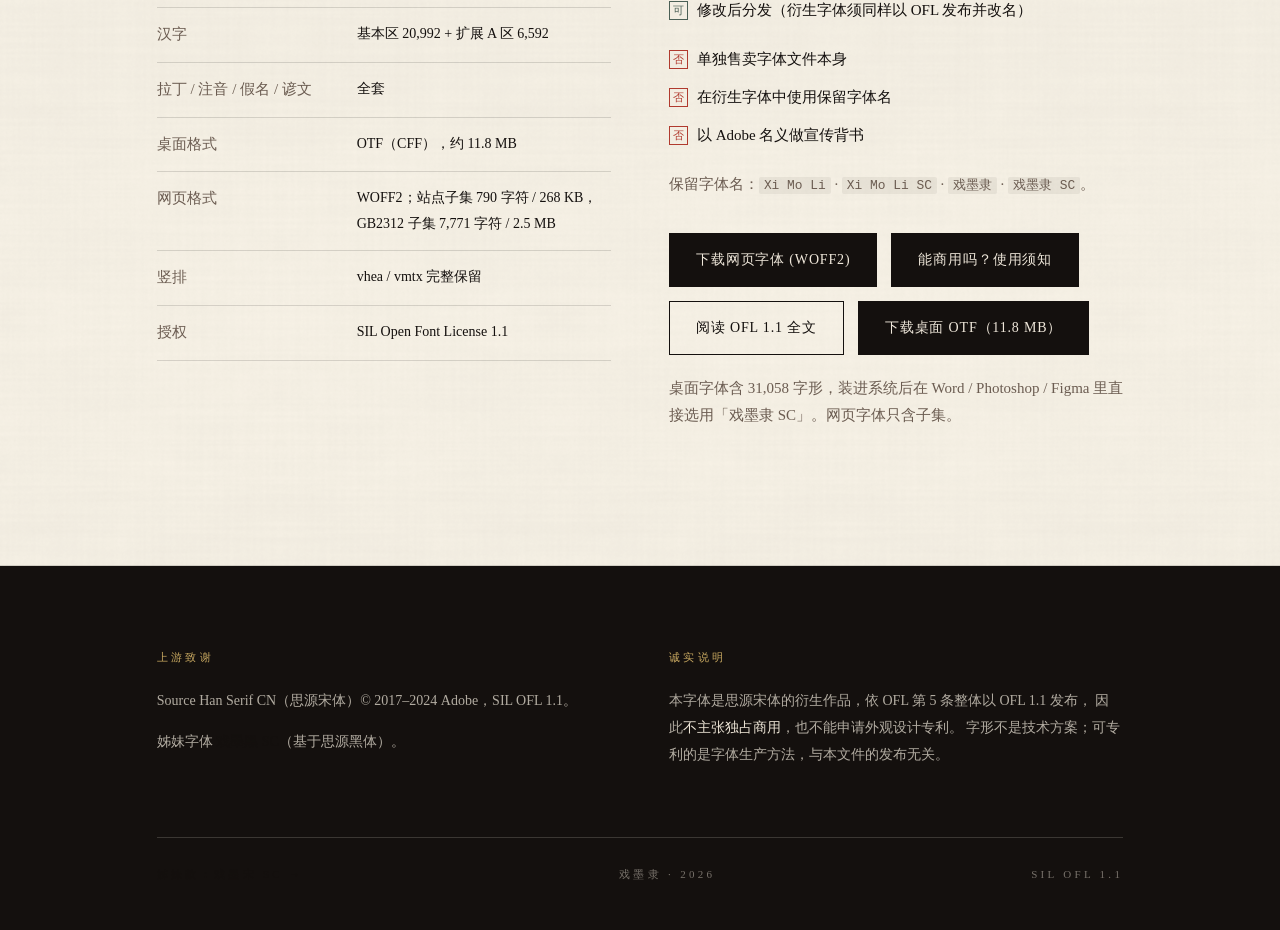
==== commit f10230f3: "落地页补上桌面字体 Release 下载入口与姊妹款链接" ====
--- a/index.html
+++ b/index.html
@@ -279,7 +279,8 @@
           <a class="btn" href="fonts/full-ximoli-regular.woff2" download>下载网页字体 (WOFF2)</a>
           <a class="btn" href="使用须知.html">能商用吗？使用须知</a>
           <a class="btn ghost" href="OFL.txt" target="_blank" rel="noopener">阅读 OFL 1.1 全文</a>
-          <p class="quiet">桌面 OTF（11.8 MB）见本仓库 Releases 页面。</p>
+          <a class="btn" href="https://github.com/okko10086/ximoli/releases/latest" target="_blank" rel="noopener">下载桌面 OTF（11.8 MB）</a>
+          <p class="quiet">桌面字体含 31,058 字形，装进系统后在 Word / Photoshop / Figma 里直接选用「戏墨隶 SC」。网页字体只含子集。</p>
         </div>
       </div>
     </div>
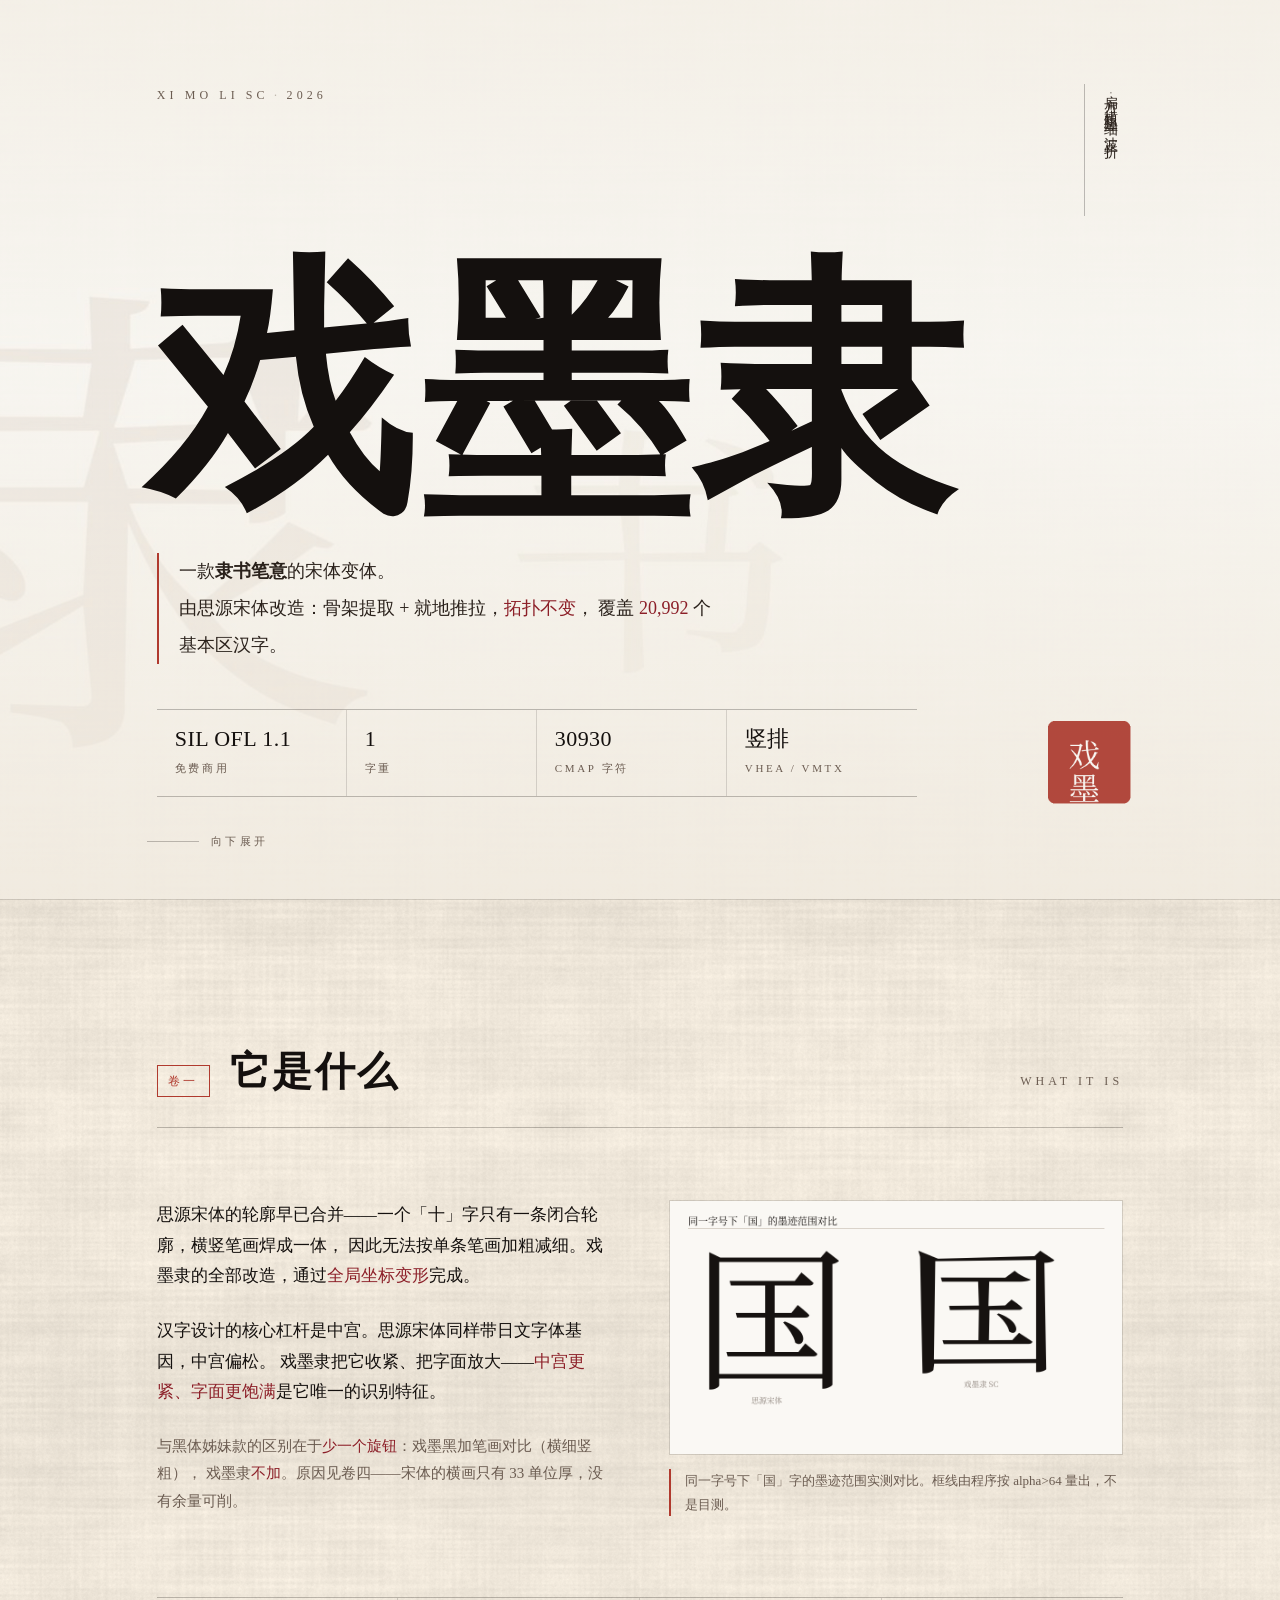
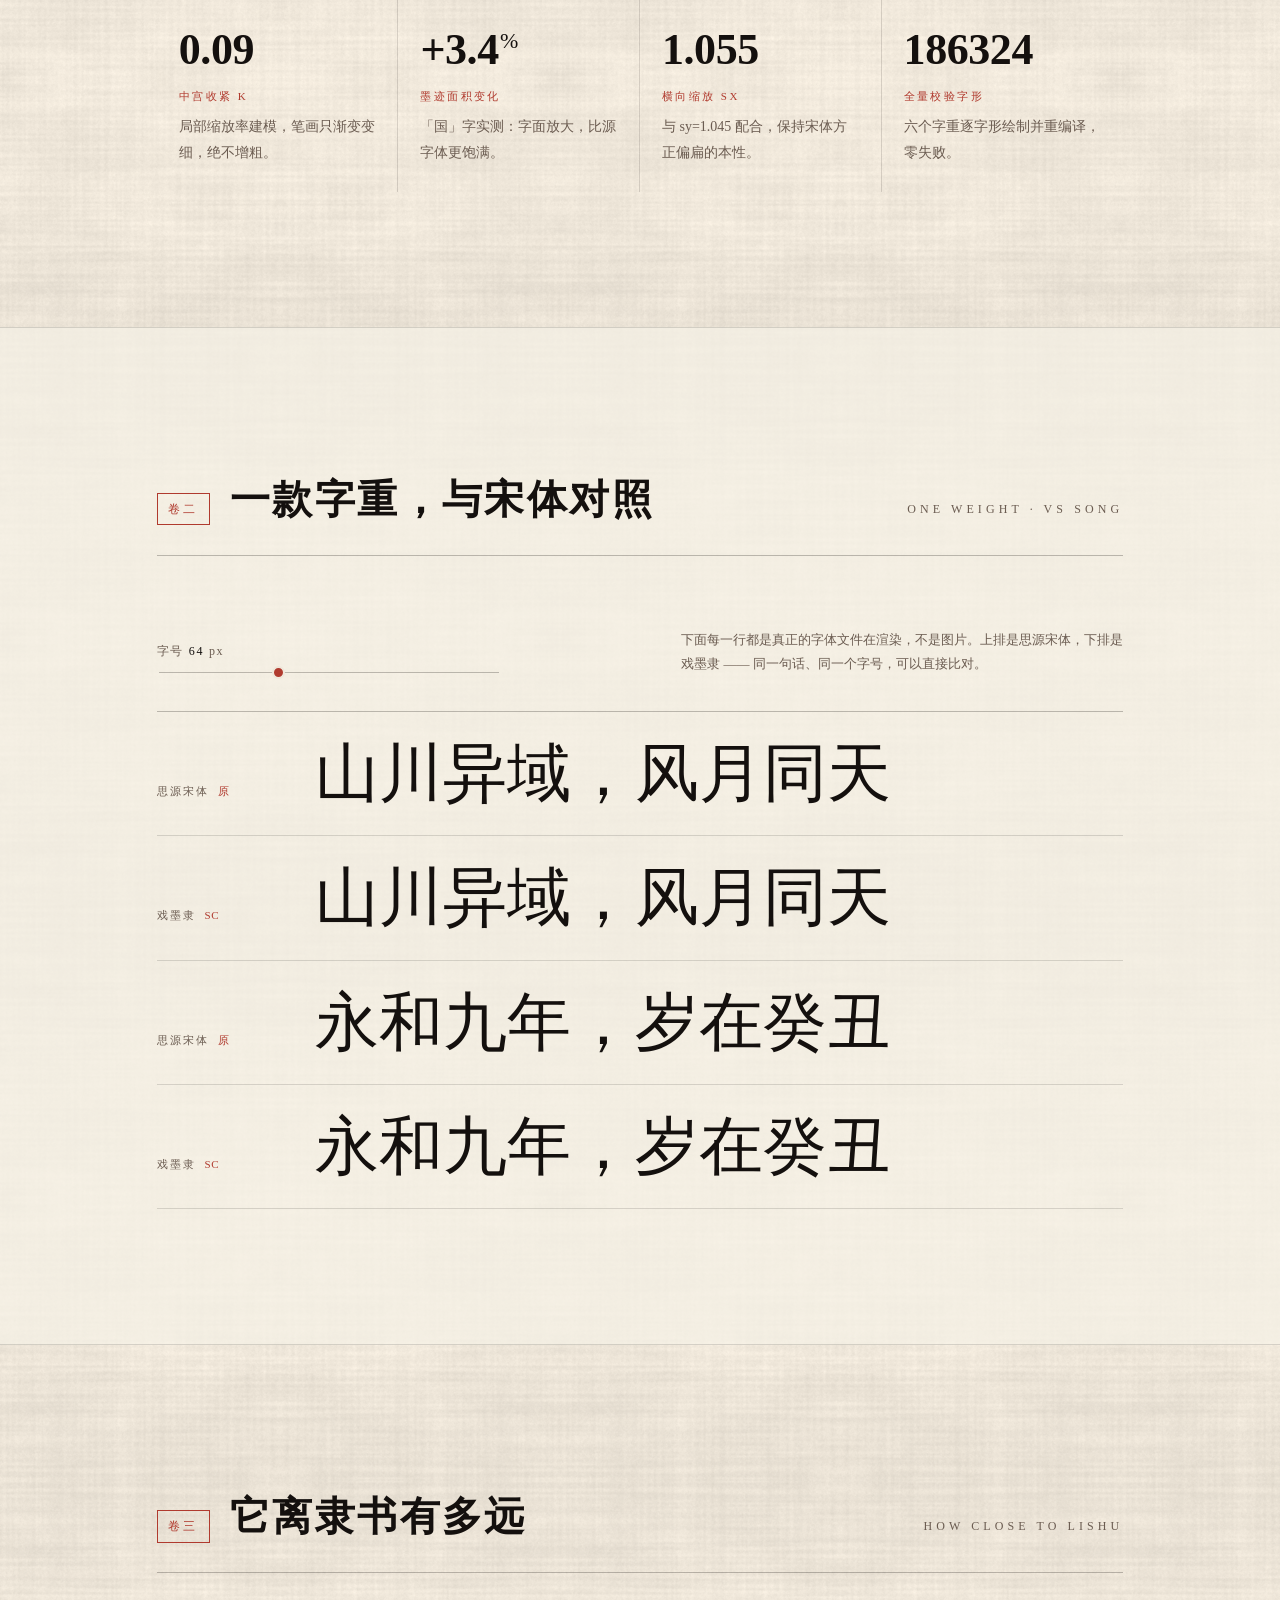
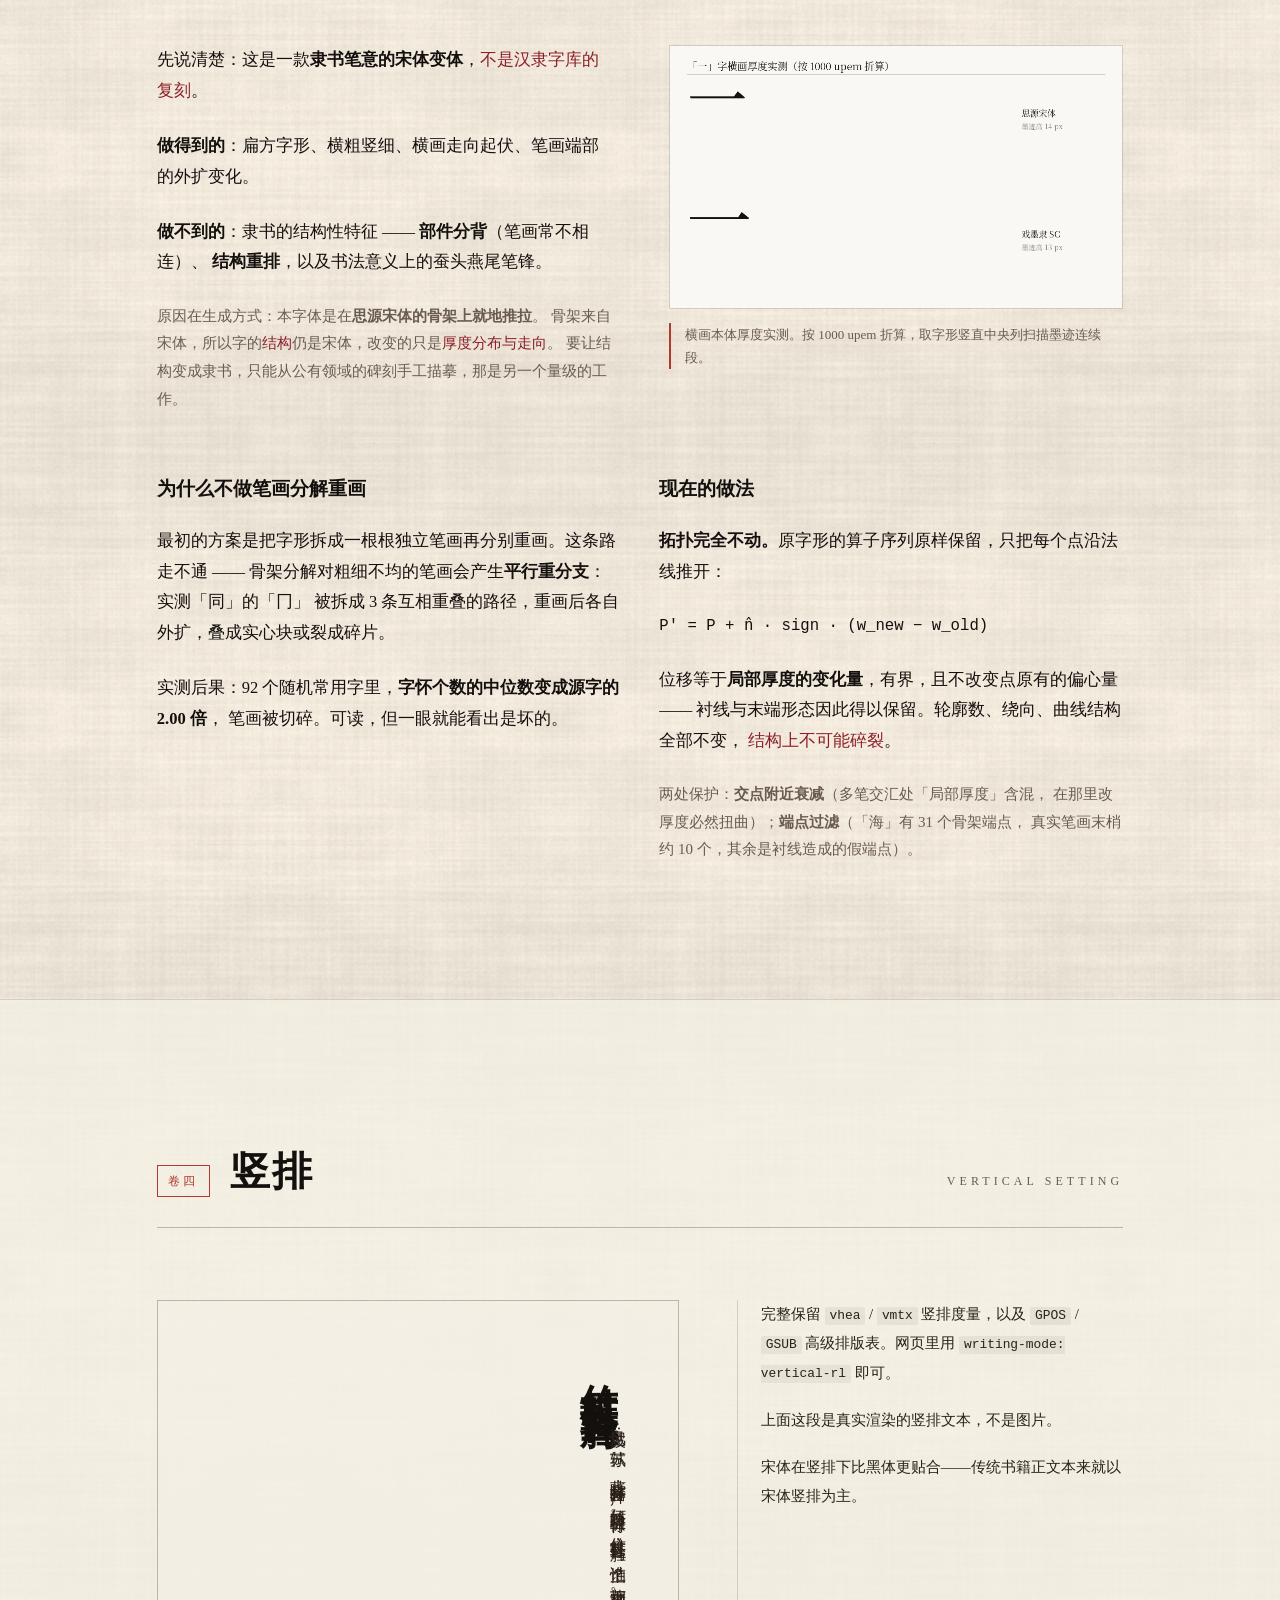
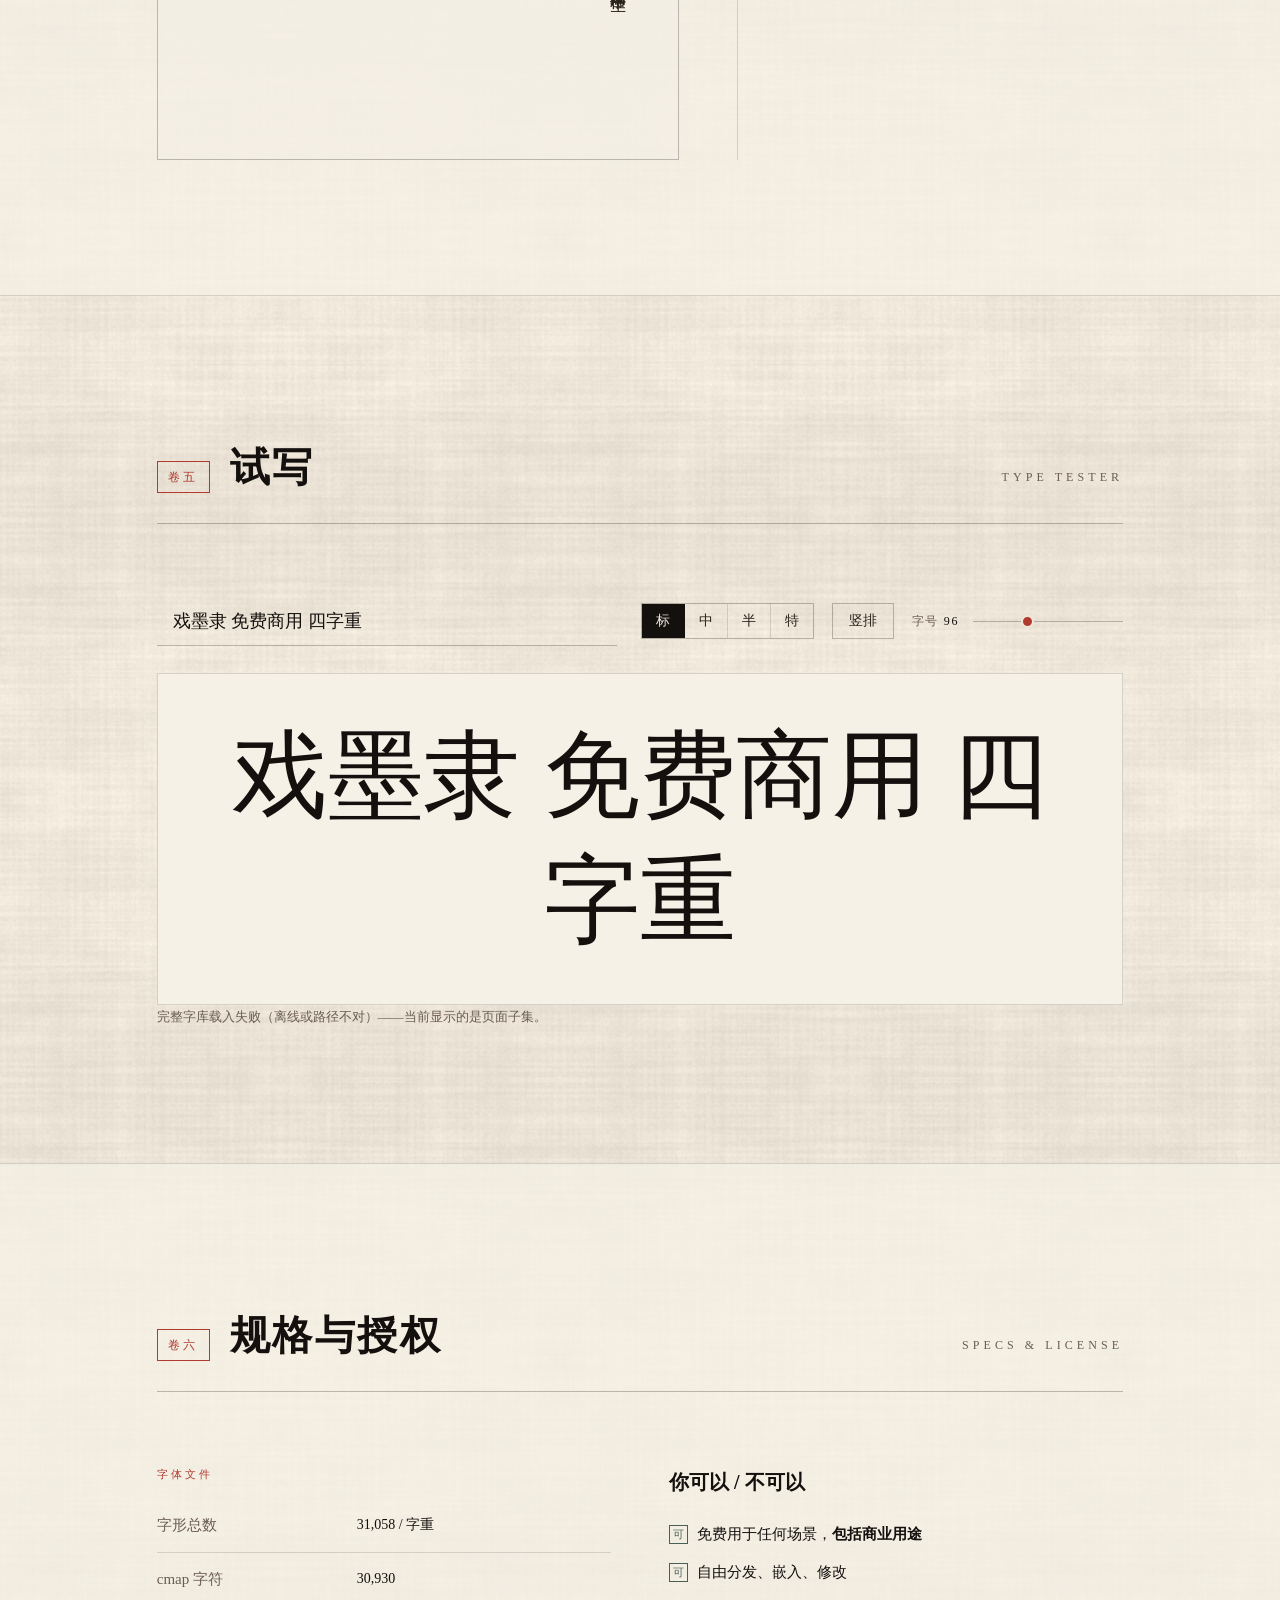
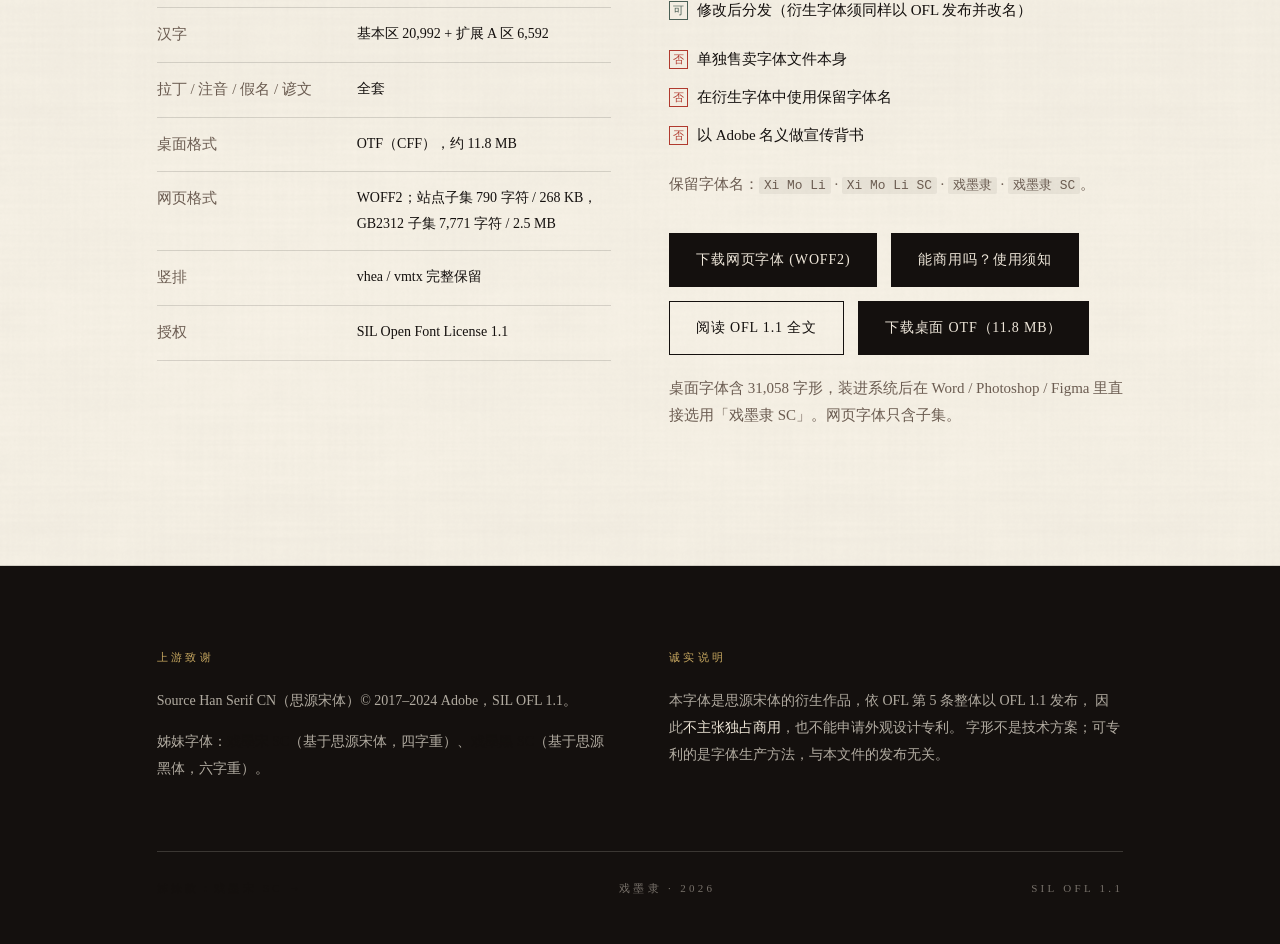
==== commit cb895417: "修正姊妹款链接标签与地址对应关系" ====
--- a/index.html
+++ b/index.html
@@ -295,7 +295,7 @@
       <div>
         <h4>上游致谢</h4>
         <p>Source Han Serif CN（思源宋体）© 2017–2024 Adobe，SIL OFL 1.1。</p>
-        <p>姊妹字体 <a href="https://okko10086.github.io/ximosong/">戏墨黑 SC</a>（基于思源黑体）。</p>
+        <p>姊妹字体：<a href="https://okko10086.github.io/ximosong/">戏墨宋 SC</a>（基于思源宋体，四字重）、<a href="https://okko10086.github.io/ximohei/">戏墨黑 SC</a>（基于思源黑体，六字重）。</p>
       </div>
       <div>
         <h4>诚实说明</h4>
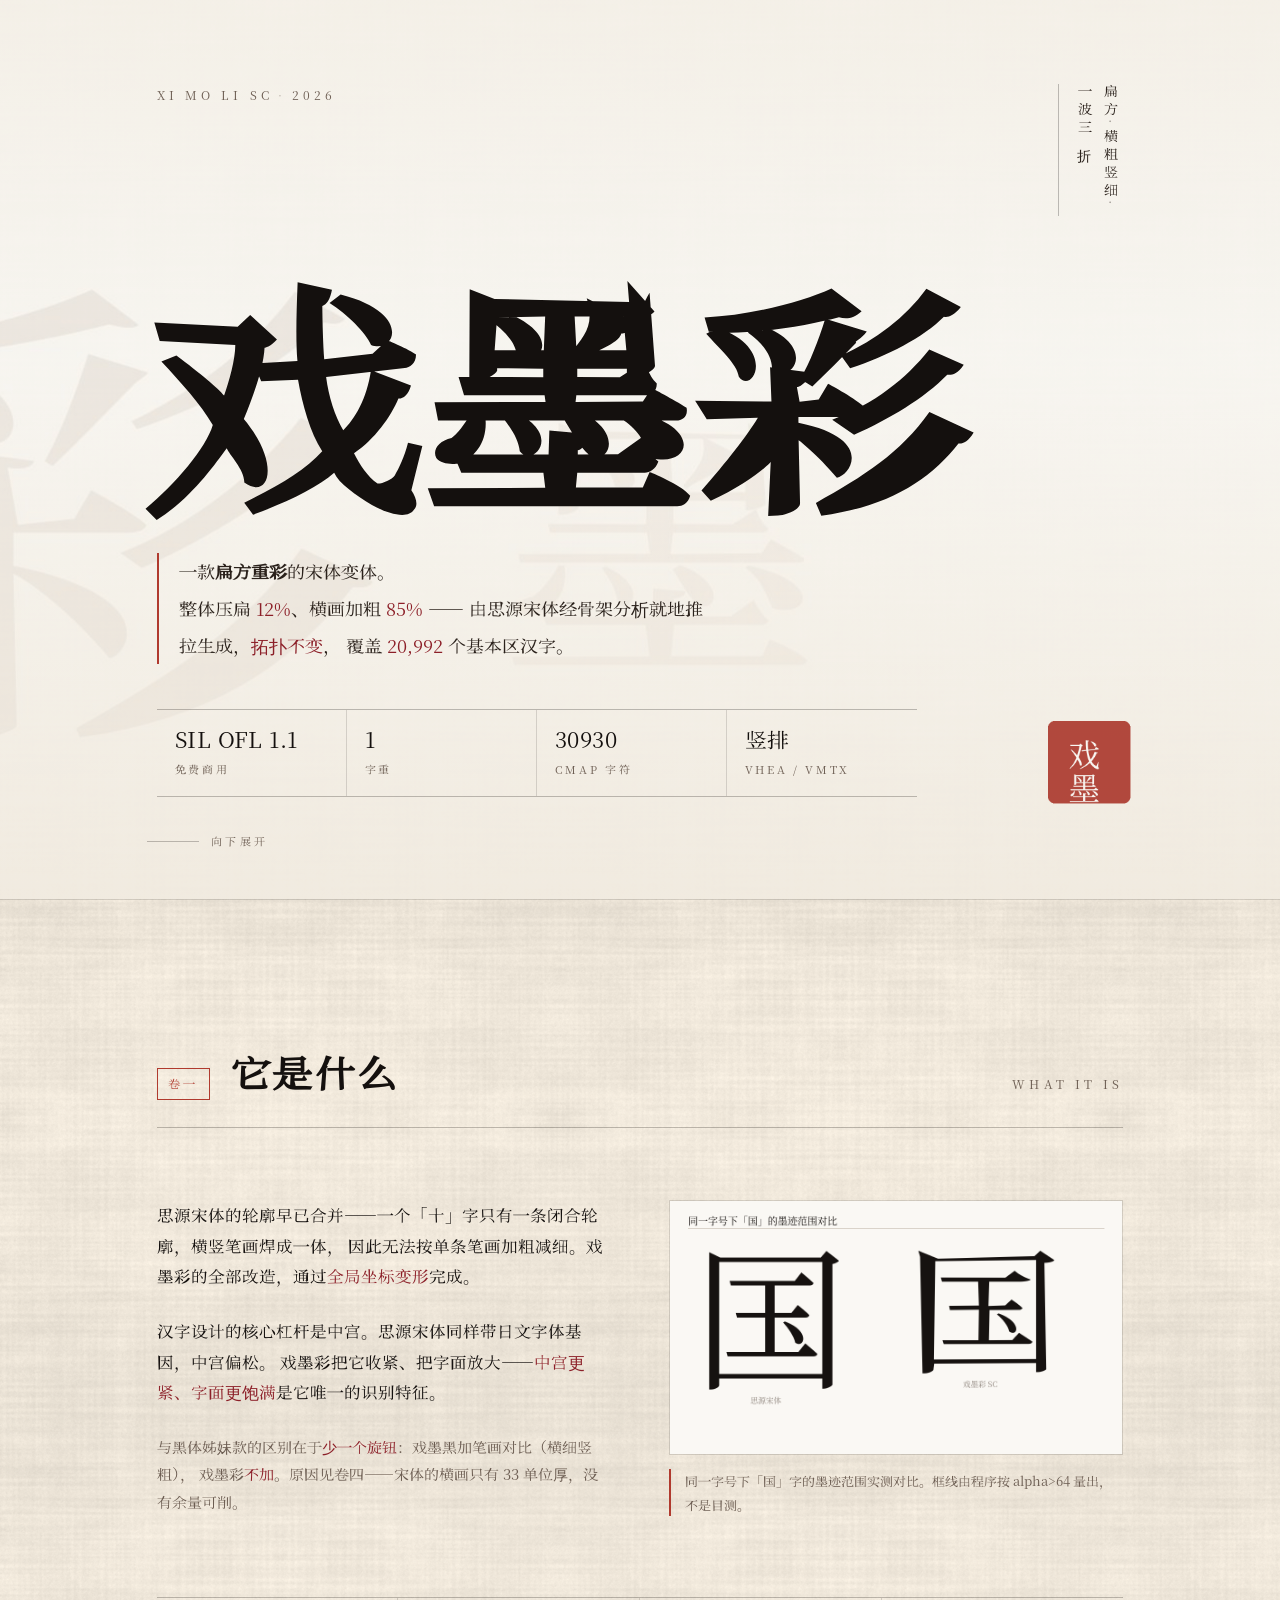
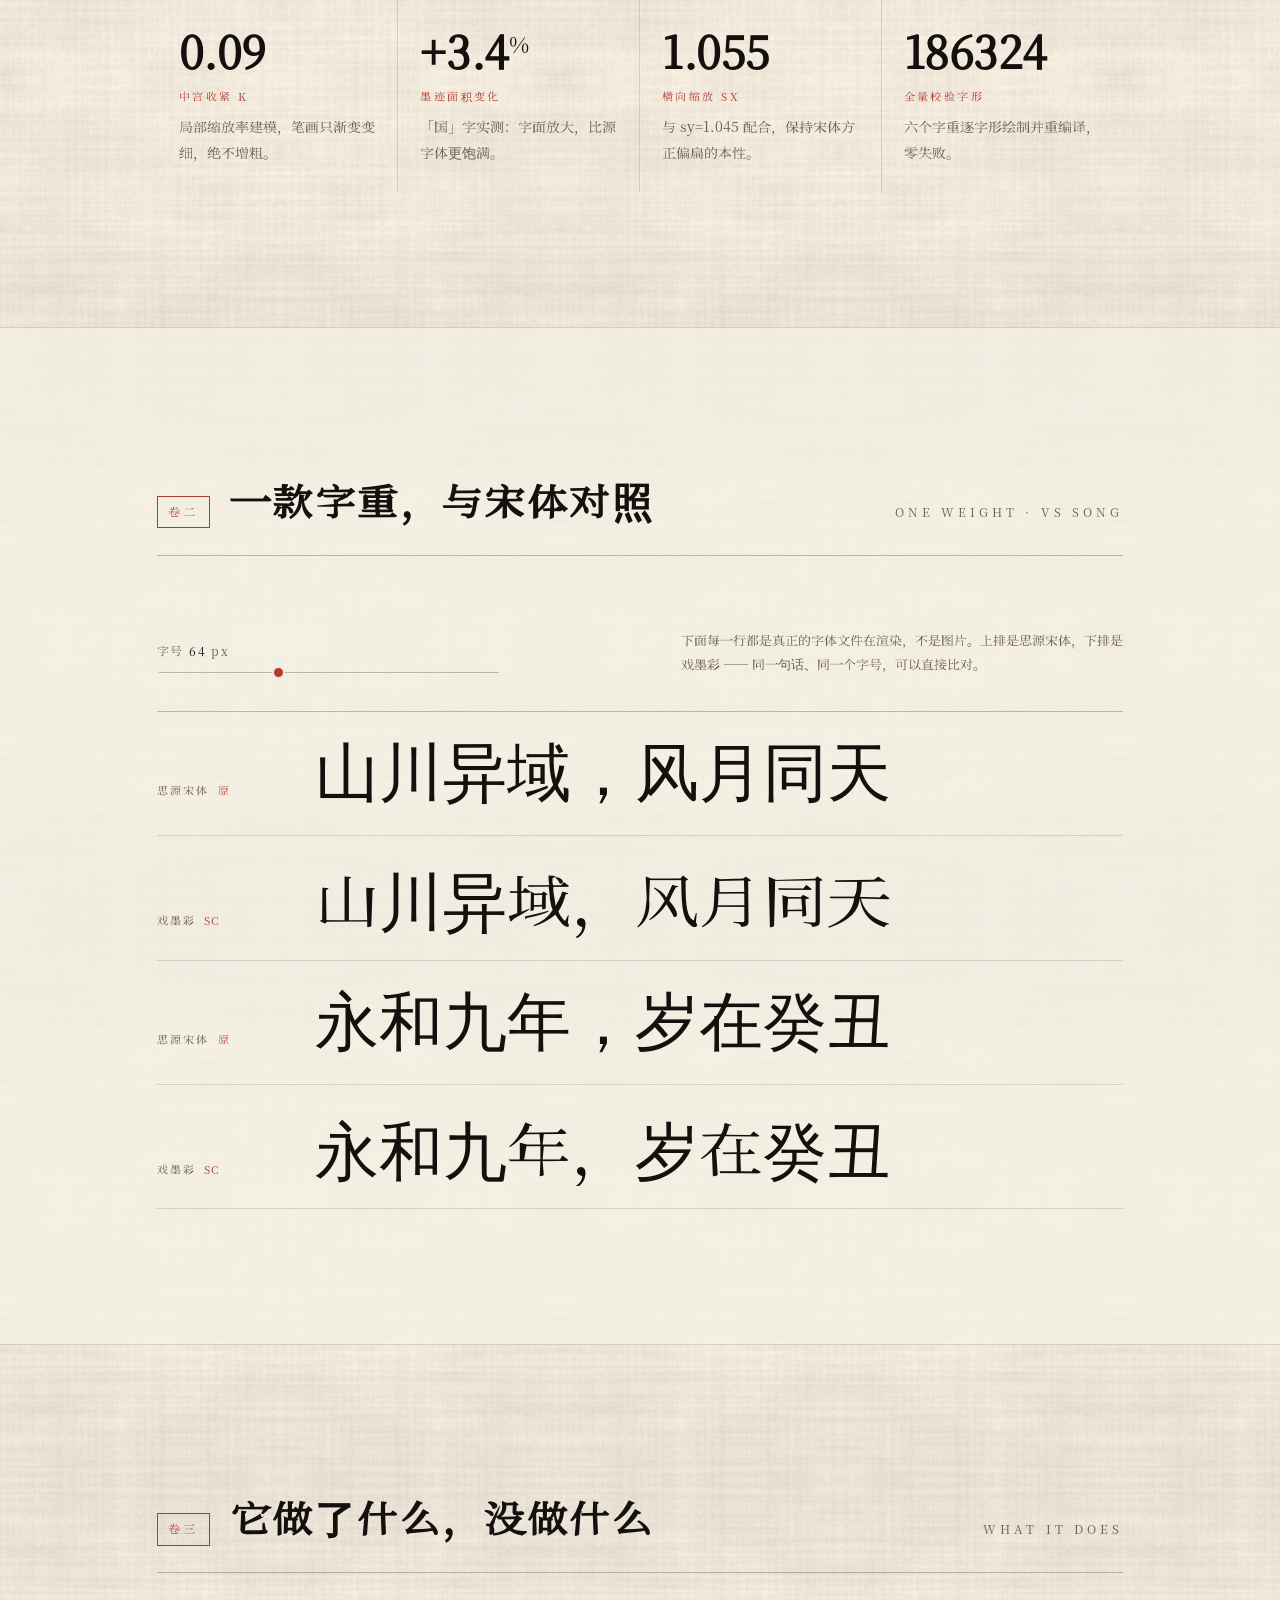
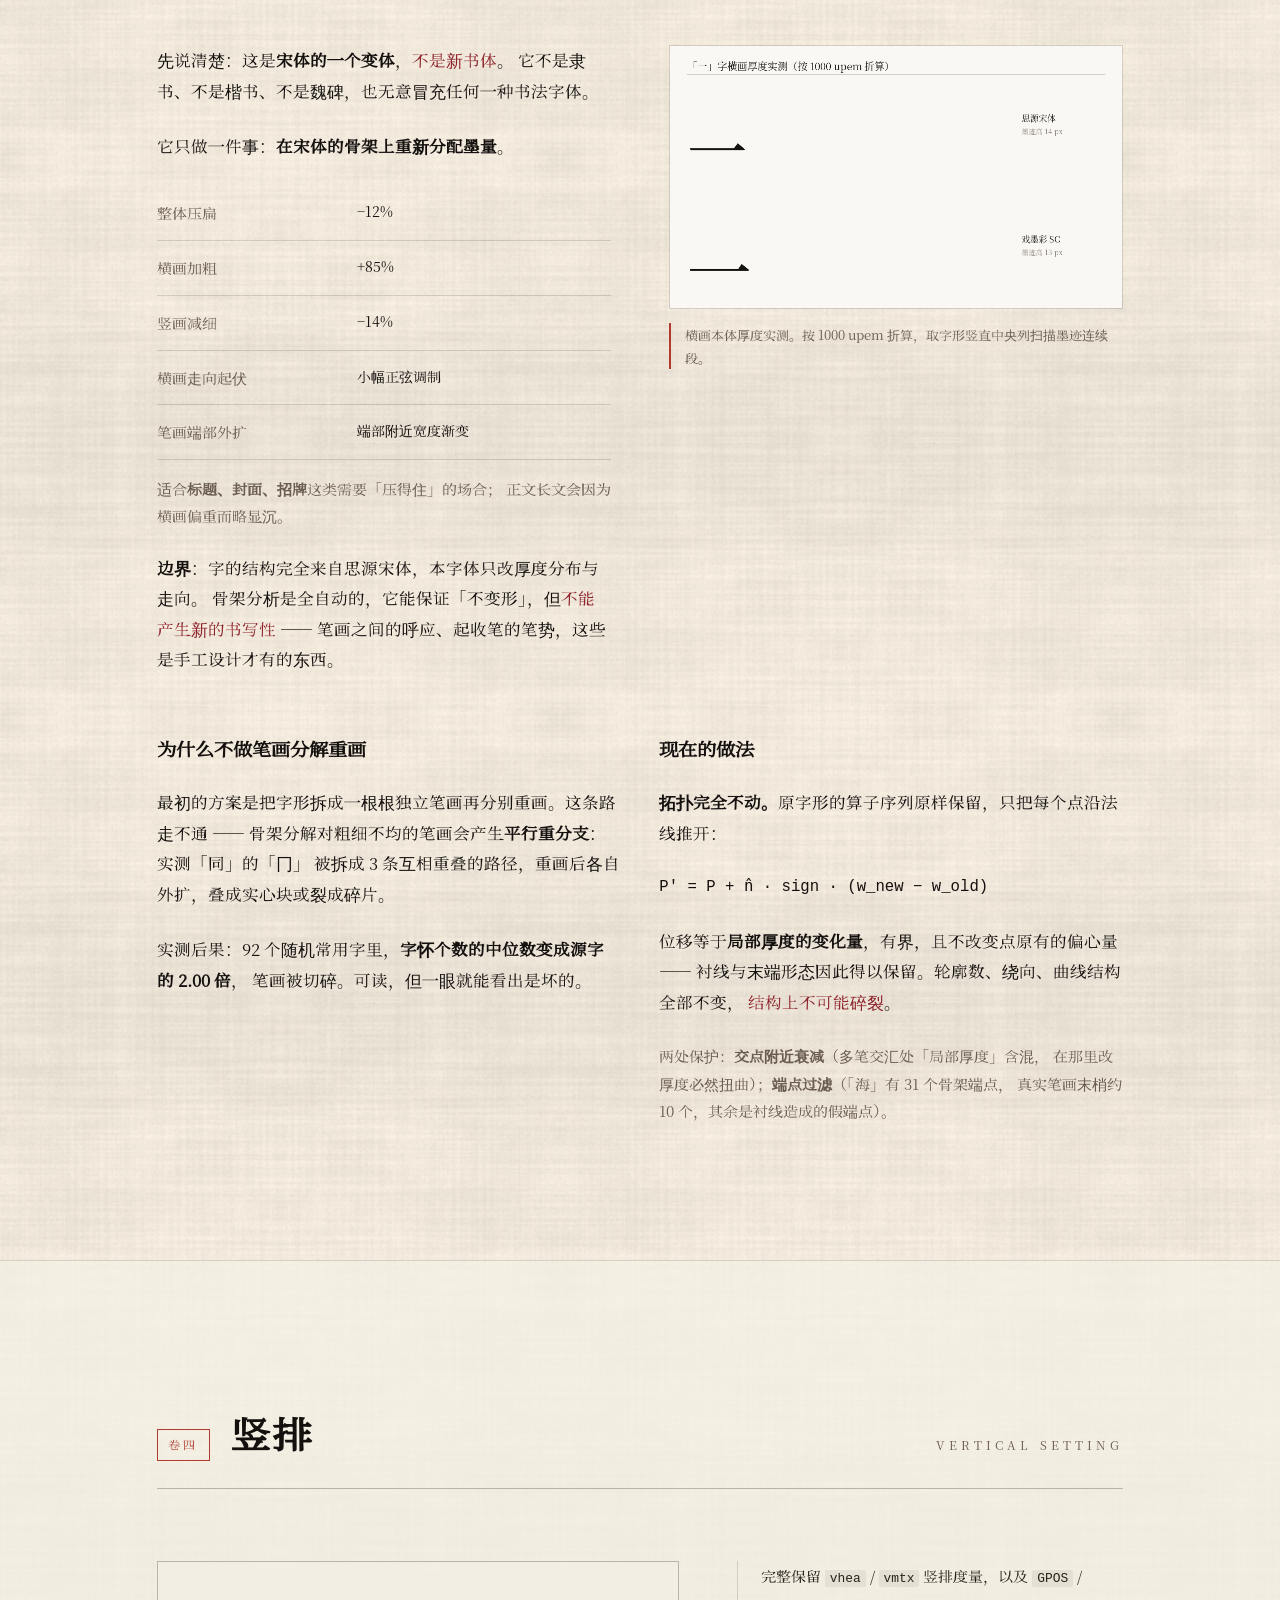
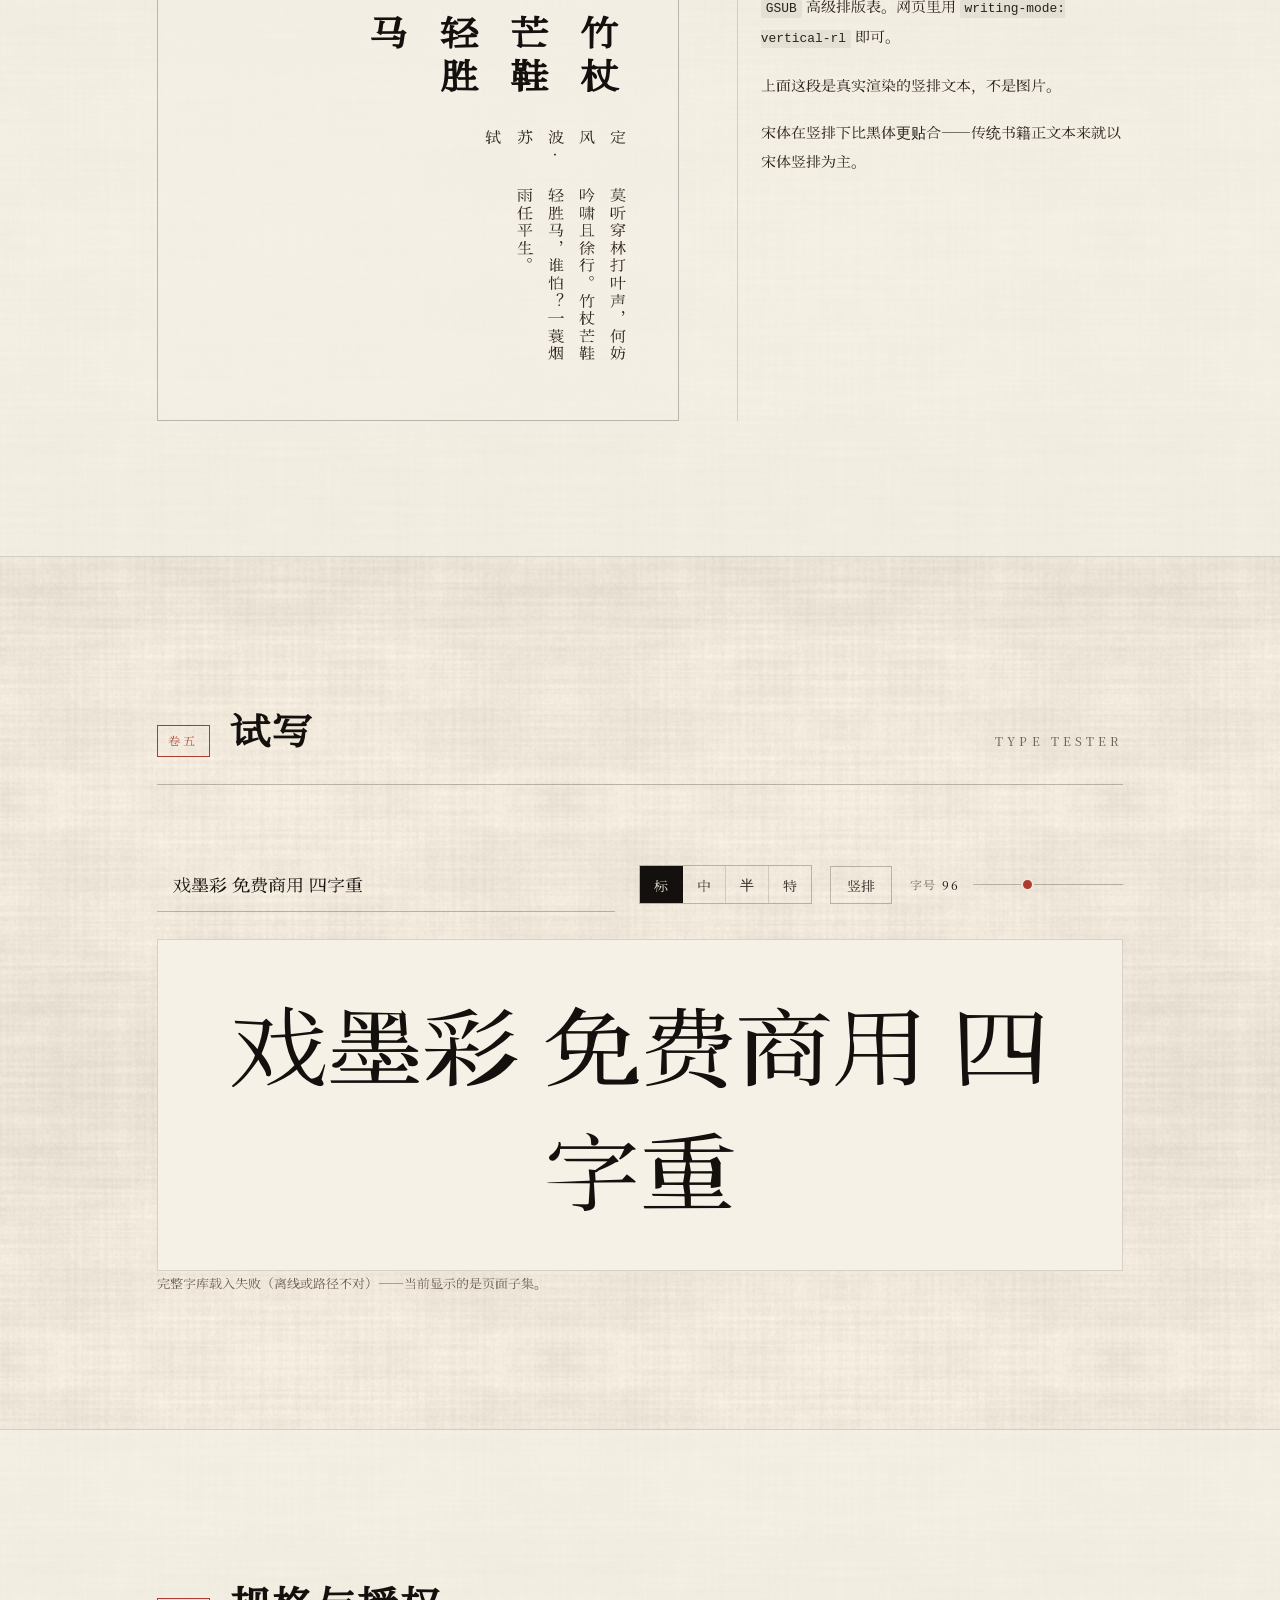
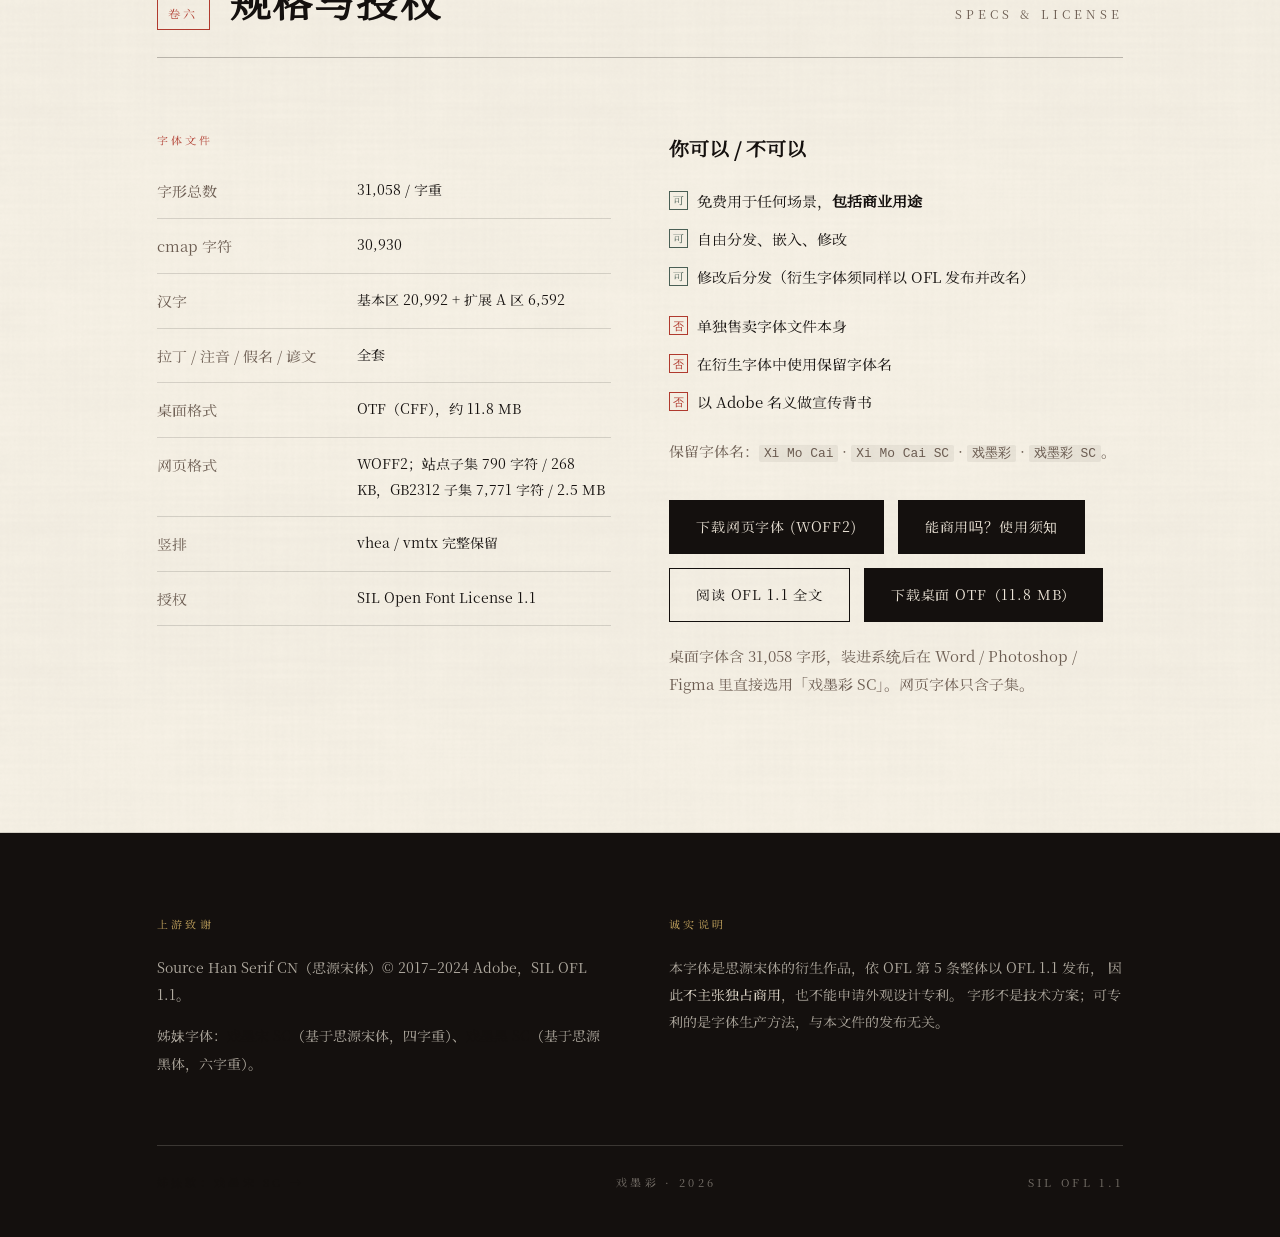
==== commit 8b3878da: "更名：戏墨隶 → 戏墨彩，重新定位为「扁方重彩」宋体变体 「隶」这个名字撑不住实际字形 —— 它是在宋体骨架上重新分配墨量的变体， 没有隶书的结构性特征（部件分背、结构重排）。改名并重写全部定位描述。" ====
--- a/index.html
+++ b/index.html
@@ -2,11 +2,11 @@
 <html lang="zh-CN">
 <head>
 <meta charset="utf-8">
-<meta name="viewport" content="戏墨隶 SC —— 基于思源宋体改造的隶书笔意中文字体，20992 个基本区汉字，支持竖排，SIL OFL 1.1 免费商用。">
-<title>戏墨隶 SC · 一款隶书笔意的开源中文字体</title>
-<meta name="description" content="戏墨隶 SC —— 基于思源宋体，用骨架提取与就地推拉生成的隶书笔意中文字体。20992 个基本区汉字，支持竖排，SIL OFL 1.1 免费商用。">
+<meta name="viewport" content="width=device-width, initial-scale=1">
+<title>戏墨彩 SC · 一款扁方重彩的开源中文字体</title>
+<meta name="description" content="戏墨彩 SC —— 基于思源宋体，用骨架提取与就地推拉生成的扁方重彩中文字体。整体压扁 12%、横画加粗 85%，20992 个基本区汉字，支持竖排，SIL OFL 1.1 免费商用。">
 <link rel="stylesheet" href="style.css">
-<link rel="preload" href="fonts/ximoli-regular.woff2" as="font" type="font/woff2" crossorigin>
+<link rel="preload" href="fonts/ximocai-regular.woff2" as="font" type="font/woff2" crossorigin>
 <link rel="icon" href="img/seal.png">
 </head>
 <body>
@@ -20,11 +20,12 @@
       <span class="vnote">扁方<span class="dot">·</span>横粗竖细<span class="dot">·</span>一波三折</span>
     </div>
 
-    <h1 class="hero-title">戏墨隶</h1>
+    <h1 class="hero-title">戏墨彩</h1>
 
     <p class="hero-lede">
-      一款<b>隶书笔意</b>的宋体变体。<br>
-      由思源宋体改造：骨架提取 + 就地推拉，<em>拓扑不变</em>，
+      一款<b>扁方重彩</b>的宋体变体。<br>
+      整体压扁 <em>12%</em>、横画加粗 <em>85%</em> ——
+      由思源宋体经骨架分析就地推拉生成，<em>拓扑不变</em>，
       覆盖 <em>20,992</em> 个基本区汉字。
     </p>
 
@@ -54,16 +55,16 @@
     <div class="two">
       <div class="col prose">
         <p>思源宋体的轮廓早已合并——一个「十」字只有一条闭合轮廓，横竖笔画焊成一体，
-          因此无法按单条笔画加粗减细。戏墨隶的全部改造，通过<em>全局坐标变形</em>完成。</p>
+          因此无法按单条笔画加粗减细。戏墨彩的全部改造，通过<em>全局坐标变形</em>完成。</p>
         <p>汉字设计的核心杠杆是中宫。思源宋体同样带日文字体基因，中宫偏松。
-          戏墨隶把它收紧、把字面放大——<em>中宫更紧、字面更饱满</em>是它唯一的识别特征。</p>
+          戏墨彩把它收紧、把字面放大——<em>中宫更紧、字面更饱满</em>是它唯一的识别特征。</p>
         <p class="quiet">与黑体姊妹款的区别在于<em>少一个旋钮</em>：戏墨黑加笔画对比（横细竖粗），
-          戏墨隶<em>不加</em>。原因见卷四——宋体的横画只有 33 单位厚，没有余量可削。</p>
+          戏墨彩<em>不加</em>。原因见卷四——宋体的横画只有 33 单位厚，没有余量可削。</p>
       </div>
 
       <div class="col">
         <figure class="fig">
-          <img src="img/spec-compare.png" alt="思源宋体与戏墨隶的字面实测对比">
+          <img src="img/spec-compare.png" alt="思源宋体与戏墨彩的字面实测对比">
           <figcaption>同一字号下「国」字的墨迹范围实测对比。框线由程序按 alpha&gt;64 量出，不是目测。</figcaption>
         </figure>
       </div>
@@ -108,17 +109,17 @@
         <span>字号 <b id="sizeOut">64</b> px</span>
         <input id="sizeRange" type="range" min="28" max="132" value="64" step="2">
       </label>
-      <p class="hint">下面每一行都是真正的字体文件在渲染，不是图片。上排是思源宋体，下排是戏墨隶 —— 同一句话、同一个字号，可以直接比对。</p>
+      <p class="hint">下面每一行都是真正的字体文件在渲染，不是图片。上排是思源宋体，下排是戏墨彩 —— 同一句话、同一个字号，可以直接比对。</p>
     </div>
 
     <div class="weights" id="weightsBox">
       <div class="wrow"><span class="wlab">思源宋体<i>原</i></span>
         <p style="font-family:'Songti SC','Source Han Serif SC',serif">山川异域，风月同天</p></div>
-      <div class="wrow" data-w="400"><span class="wlab">戏墨隶<i>SC</i></span>
+      <div class="wrow" data-w="400"><span class="wlab">戏墨彩<i>SC</i></span>
         <p style="font-weight:400">山川异域，风月同天</p></div>
       <div class="wrow"><span class="wlab">思源宋体<i>原</i></span>
         <p style="font-family:'Songti SC','Source Han Serif SC',serif">永和九年，岁在癸丑</p></div>
-      <div class="wrow" data-w="400"><span class="wlab">戏墨隶<i>SC</i></span>
+      <div class="wrow" data-w="400"><span class="wlab">戏墨彩<i>SC</i></span>
         <p style="font-weight:400">永和九年，岁在癸丑</p></div>
     </div>
   </div>
@@ -130,19 +131,29 @@
   <div class="wrap">
     <div class="sec-head">
       <span class="vol">卷三</span>
-      <h2>它离隶书有多远</h2>
-      <span class="en">HOW CLOSE TO LISHU</span>
+      <h2>它做了什么，没做什么</h2>
+      <span class="en">WHAT IT DOES</span>
     </div>
 
     <div class="two">
       <div class="col prose">
-        <p>先说清楚：这是一款<b>隶书笔意的宋体变体</b>，<em>不是汉隶字库的复刻</em>。</p>
-        <p><b>做得到的</b>：扁方字形、横粗竖细、横画走向起伏、笔画端部的外扩变化。</p>
-        <p><b>做不到的</b>：隶书的结构性特征 —— <b>部件分背</b>（笔画常不相连）、
-          <b>结构重排</b>，以及书法意义上的蚕头燕尾笔锋。</p>
-        <p class="quiet">原因在生成方式：本字体是在<b>思源宋体的骨架上就地推拉</b>。
-          骨架来自宋体，所以字的<em>结构</em>仍是宋体，改变的只是<em>厚度分布与走向</em>。
-          要让结构变成隶书，只能从公有领域的碑刻手工描摹，那是另一个量级的工作。</p>
+        <p>先说清楚：这是<b>宋体的一个变体</b>，<em>不是新书体</em>。
+          它不是隶书、不是楷书、不是魏碑，也无意冒充任何一种书法字体。</p>
+        <p>它只做一件事：<b>在宋体的骨架上重新分配墨量</b>。</p>
+        <table class="spec-table" style="margin:.9rem 0">
+          <tbody>
+            <tr><th>整体压扁</th><td>−12%</td></tr>
+            <tr><th>横画加粗</th><td>+85%</td></tr>
+            <tr><th>竖画减细</th><td>−14%</td></tr>
+            <tr><th>横画走向起伏</th><td>小幅正弦调制</td></tr>
+            <tr><th>笔画端部外扩</th><td>端部附近宽度渐变</td></tr>
+          </tbody>
+        </table>
+        <p class="quiet">适合<b>标题、封面、招牌</b>这类需要「压得住」的场合；
+          正文长文会因为横画偏重而略显沉。</p>
+        <p><b>边界</b>：字的结构完全来自思源宋体，本字体只改厚度分布与走向。
+          骨架分析是全自动的，它能保证「不变形」，但<em>不能产生新的书写性</em> ——
+          笔画之间的呼应、起收笔的笔势，这些是手工设计才有的东西。</p>
       </div>
 
       <div class="col">
@@ -213,7 +224,7 @@
     </div>
 
     <div class="try-bar">
-      <input id="tryInput" type="text" value="戏墨隶 免费商用 四字重" aria-label="试写内容" maxlength="40">
+      <input id="tryInput" type="text" value="戏墨彩 免费商用 四字重" aria-label="试写内容" maxlength="40">
       <div class="try-ctl">
         <div class="seg" id="tryWeights" role="group" aria-label="字重">
           <button data-w="400" class="on">标</button><button data-w="500">中</button><button data-w="600">半</button><button data-w="900">特</button>
@@ -225,7 +236,7 @@
     </div>
 
     <div class="try-stage" id="tryStage">
-      <p class="try-text" id="tryText">戏墨隶 免费商用 四字重</p>
+      <p class="try-text" id="tryText">戏墨彩 免费商用 四字重</p>
     </div>
 
     <p class="hint" id="tryHint">正在按需载入 GB2312 完整字库（约 2.5 MB）——载入前显示的是页面子集。</p>
@@ -271,16 +282,16 @@
             <li>在衍生字体中使用保留字体名</li>
             <li>以 Adobe 名义做宣传背书</li>
           </ul>
-          <p class="quiet">保留字体名：<code>Xi Mo Li</code> · <code>Xi Mo Li SC</code> ·
-            <code>戏墨隶</code> · <code>戏墨隶 SC</code>。</p>
+          <p class="quiet">保留字体名：<code>Xi Mo Cai</code> · <code>Xi Mo Cai SC</code> ·
+            <code>戏墨彩</code> · <code>戏墨彩 SC</code>。</p>
         </div>
 
         <div class="dl">
-          <a class="btn" href="fonts/full-ximoli-regular.woff2" download>下载网页字体 (WOFF2)</a>
+          <a class="btn" href="fonts/full-ximocai-regular.woff2" download>下载网页字体 (WOFF2)</a>
           <a class="btn" href="使用须知.html">能商用吗？使用须知</a>
           <a class="btn ghost" href="OFL.txt" target="_blank" rel="noopener">阅读 OFL 1.1 全文</a>
-          <a class="btn" href="https://github.com/okko10086/ximoli/releases/latest" target="_blank" rel="noopener">下载桌面 OTF（11.8 MB）</a>
-          <p class="quiet">桌面字体含 31,058 字形，装进系统后在 Word / Photoshop / Figma 里直接选用「戏墨隶 SC」。网页字体只含子集。</p>
+          <a class="btn" href="https://github.com/okko10086/ximocai/releases/latest" target="_blank" rel="noopener">下载桌面 OTF（11.8 MB）</a>
+          <p class="quiet">桌面字体含 31,058 字形，装进系统后在 Word / Photoshop / Figma 里直接选用「戏墨彩 SC」。网页字体只含子集。</p>
         </div>
       </div>
     </div>
@@ -306,7 +317,7 @@
     </div>
     <div class="foot-line">
       <span><a href="https://okko10086.github.io/ximosong/">姊妹款：戏墨宋 SC →</a></span>
-      <span>戏墨隶 · 2026</span>
+      <span>戏墨彩 · 2026</span>
       <span>SIL OFL 1.1</span>
     </div>
   </div>
--- a/style.css
+++ b/style.css
@@ -6,12 +6,22 @@
 
 /* ── 字体 ─────────────────────────────────────────────────── */
 
+/* 字体声明。
+ *
+ * ⚠ 这一块曾经整段缺失 —— 上一轮改造时用正则删掉了原字体的 @font-face，
+ *   但新的没插进去，导致落地页从未加载过本字体，一直在回退到 Songti SC。
+ *   只验 HTTP 200 和 DOM 结构是查不出这个的。
+ *
+ * 本字体只有一个字重（400）。页面里出现的 350 / 600 / 900 等字重
+ * 由浏览器合成（faux bold），不是真实字重。 */
+@font-face{font-family:'Xi Mo Cai SC';src:url('fonts/ximocai-regular.woff2') format('woff2');font-weight:400;font-display:swap}
+
 :root{
   --paper:#EFE7DA; --paper2:#F6F1E7; --ink:#14100E; --ink2:#2A211B; --ink3:#6B5C51;
   --red:#B03A2E; --red-d:#8C1F28; --gold:#C9A961; --green:#4A5F55;
   --line:rgba(20,16,14,.14); --line2:rgba(20,16,14,.26);
-  --hei:'Xi Mo Li SC','Songti SC','Source Han Serif SC','Noto Serif SC',STSong,SimSun,serif;
-  --song:'Xi Mo Li SC','Songti SC','Source Han Serif SC','Noto Serif SC',STSong,SimSun,serif;
+  --hei:'Xi Mo Cai SC','Songti SC','Source Han Serif SC','Noto Serif SC',STSong,SimSun,serif;
+  --song:'Xi Mo Cai SC','Songti SC','Source Han Serif SC','Noto Serif SC',STSong,SimSun,serif;
   --max:1120px;
 }
 
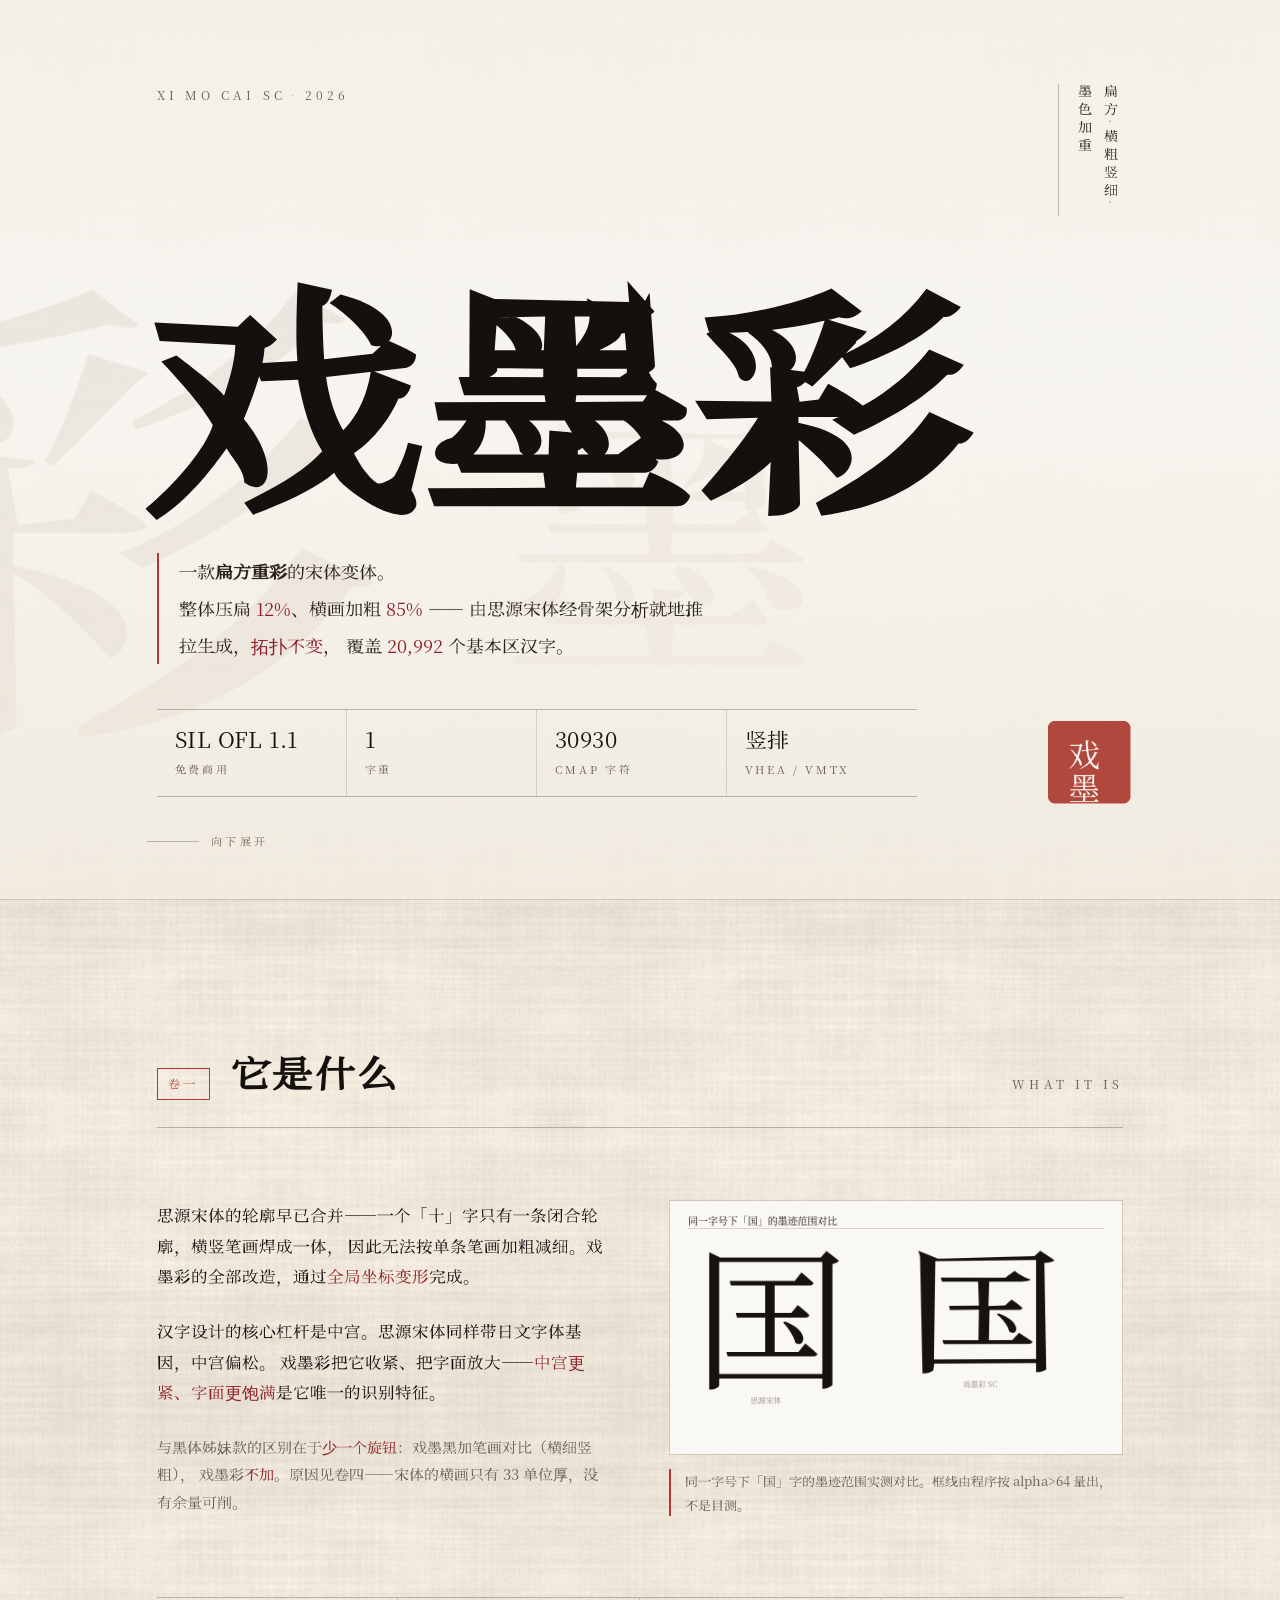
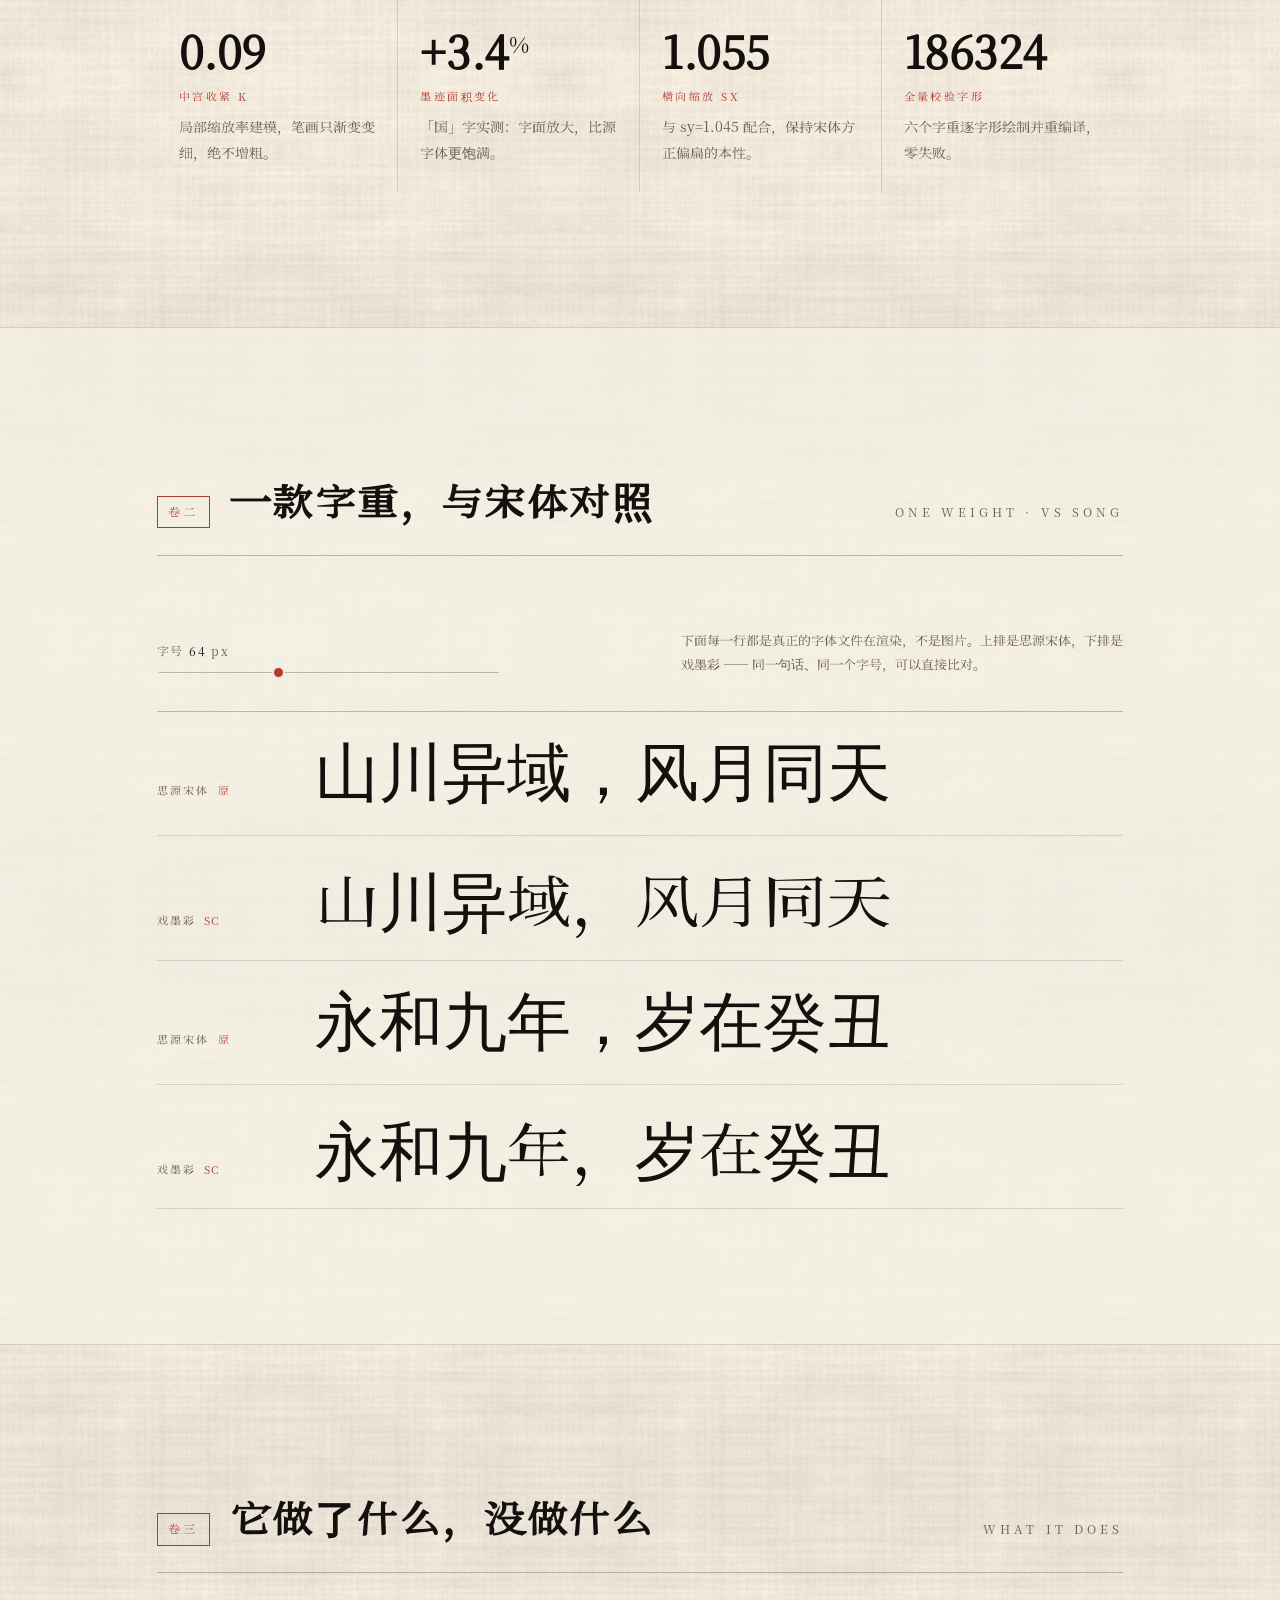
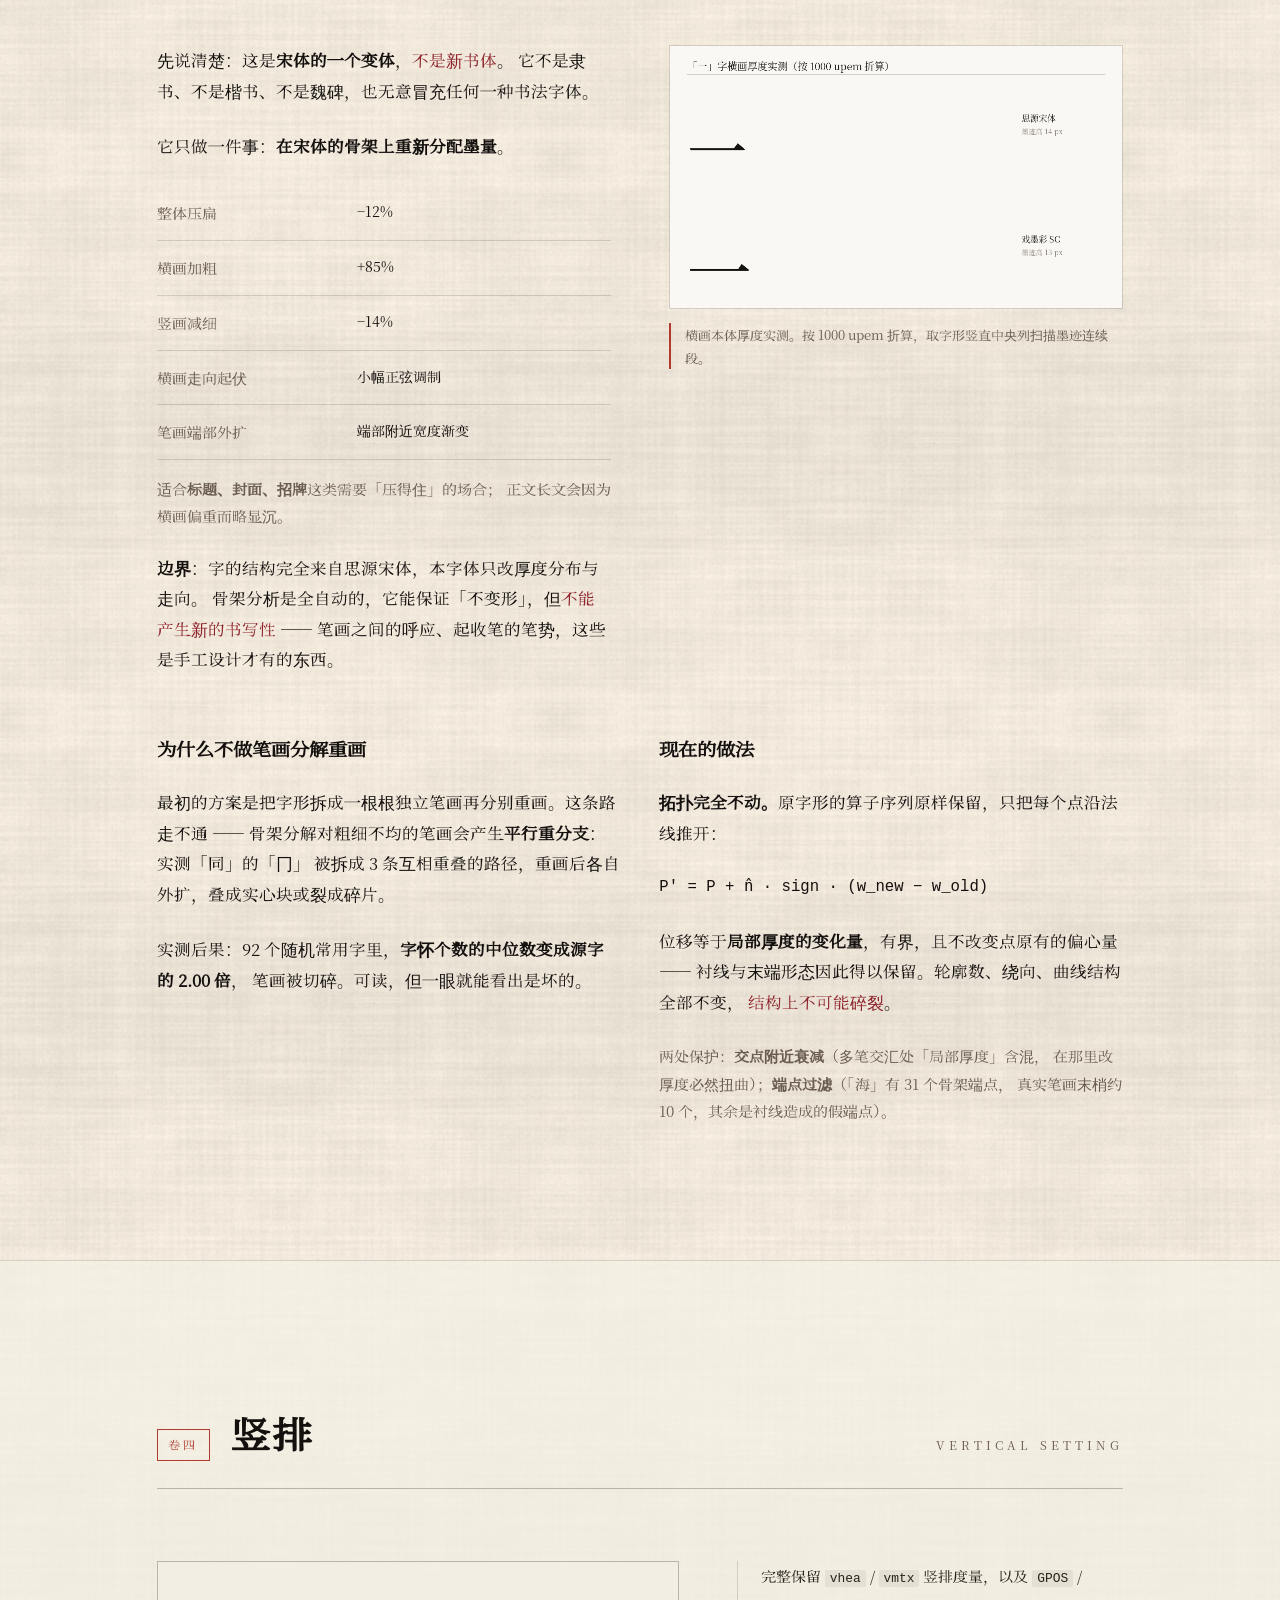
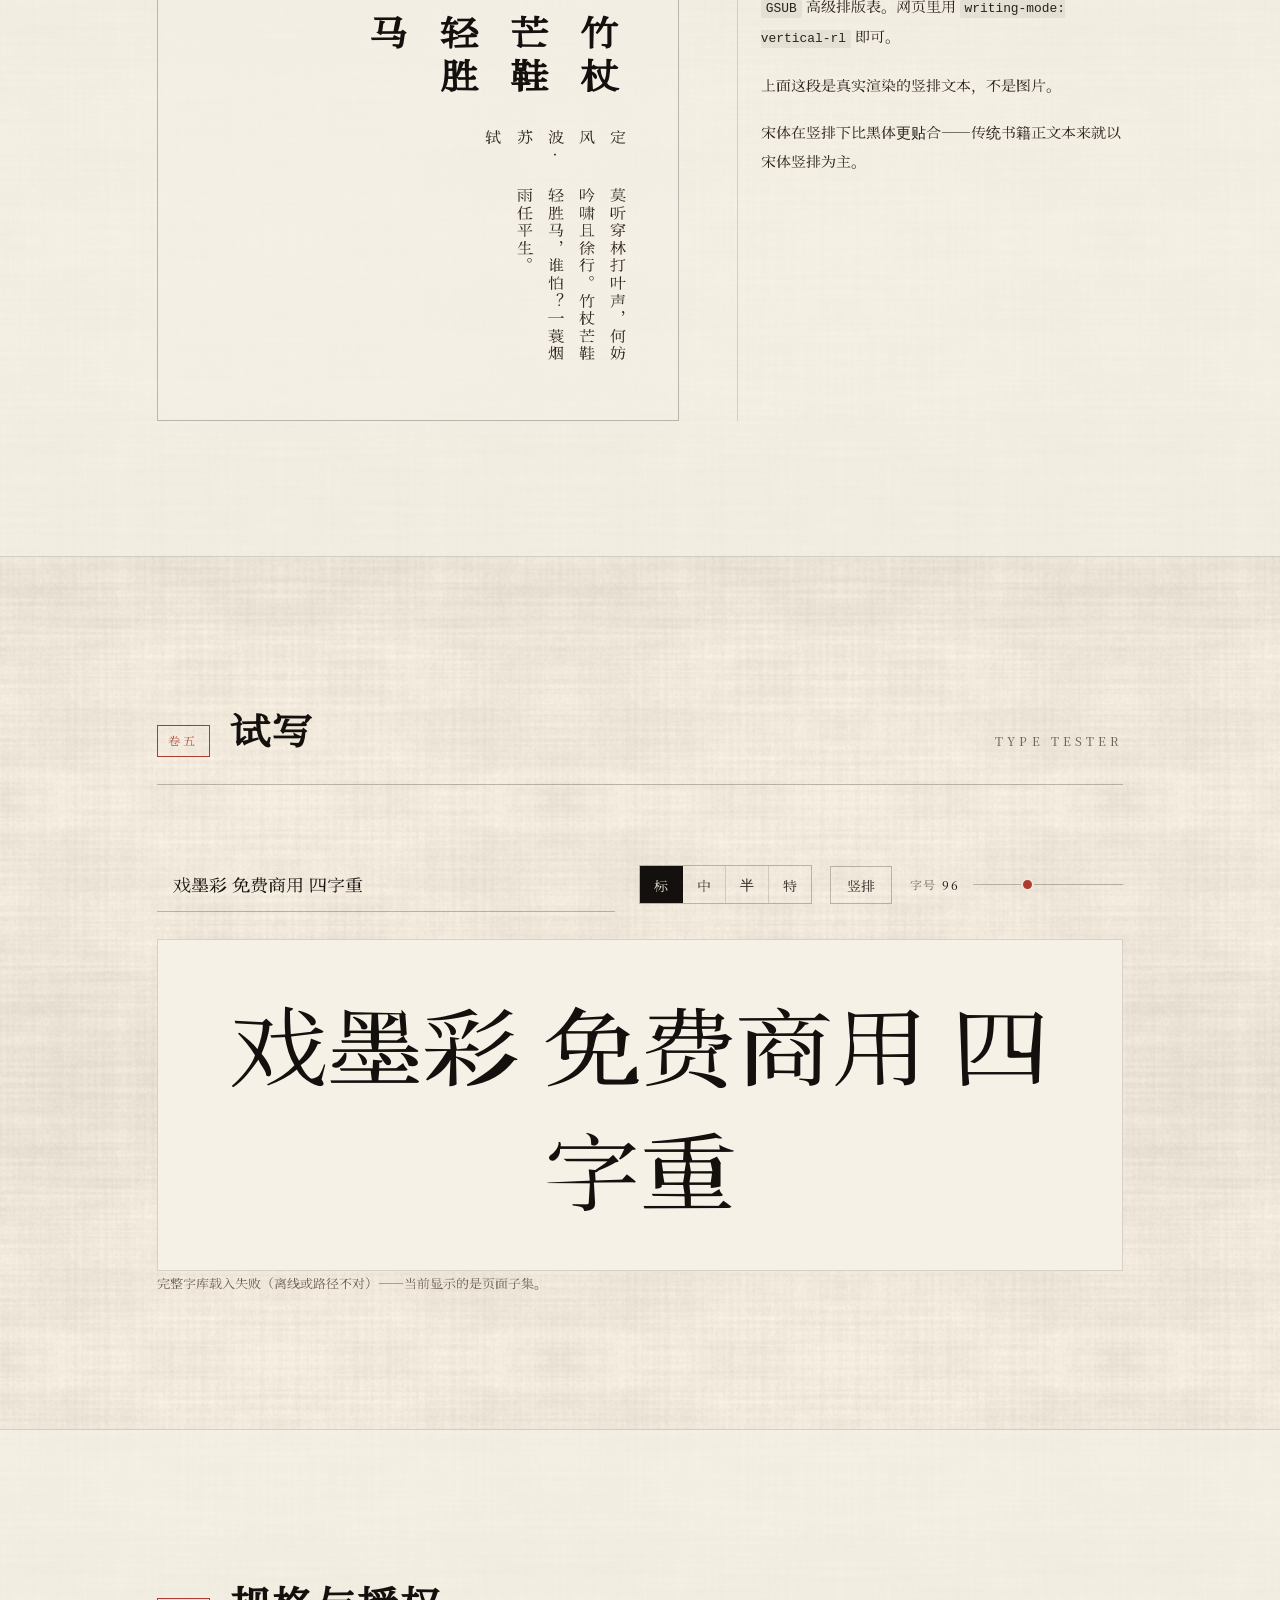
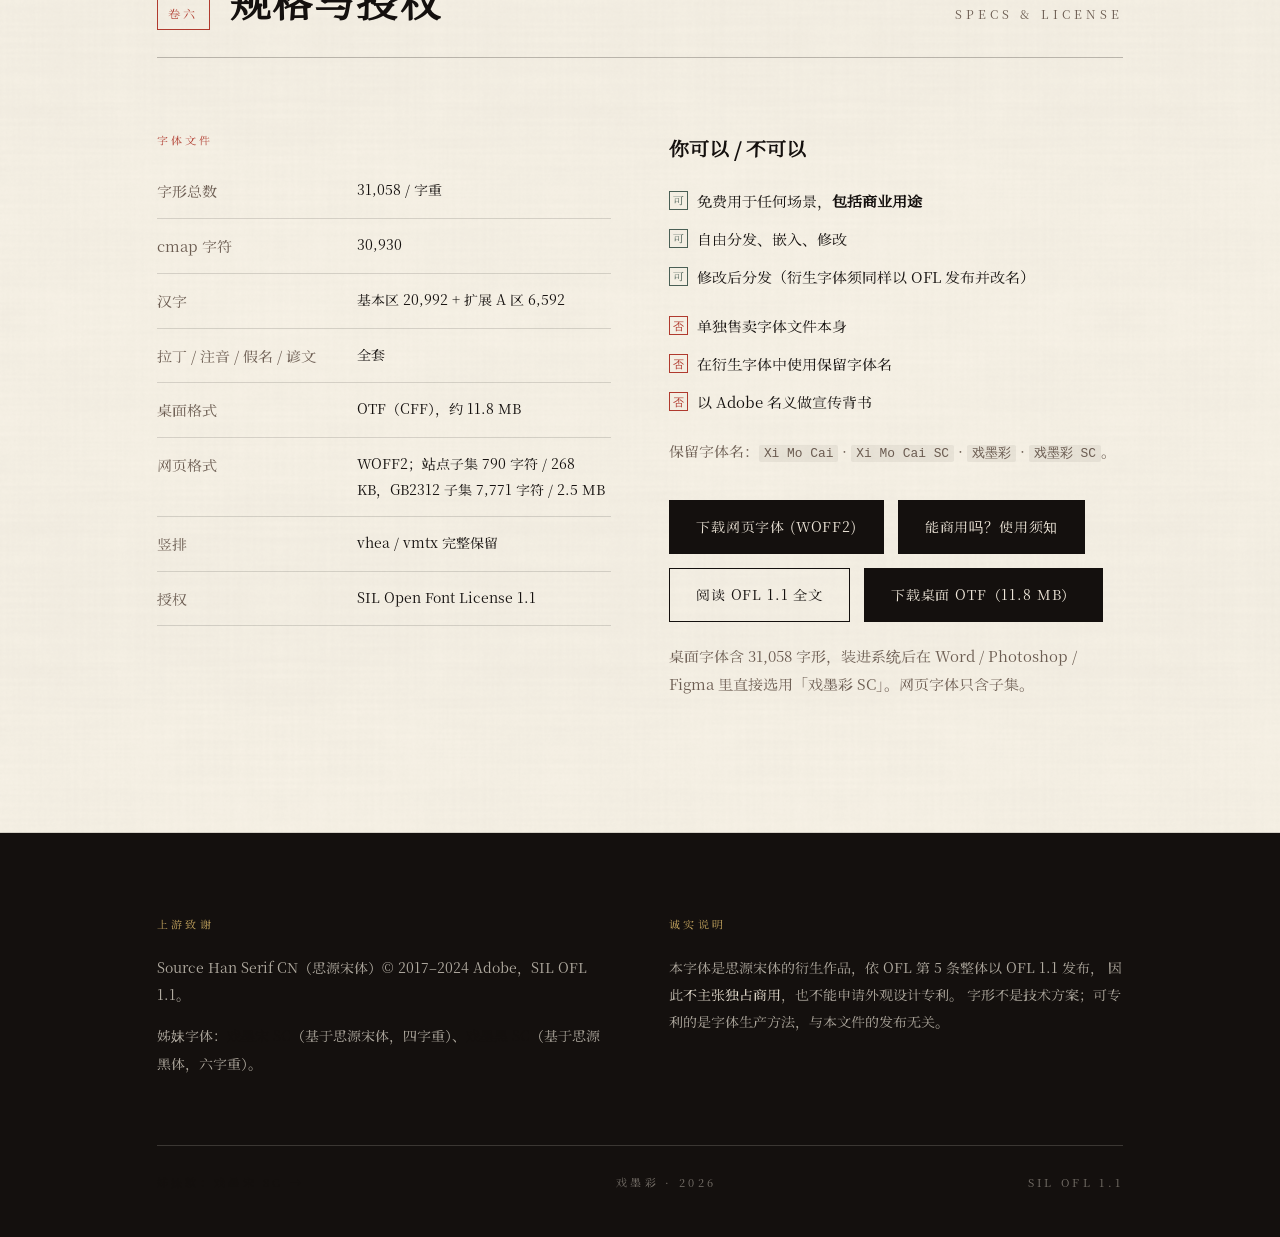
==== commit 0b8d400e: "修掉全大写旧名 XI MO LI SC 与隶书时代的「一波三折」说法" ====
--- a/index.html
+++ b/index.html
@@ -16,8 +16,8 @@
   <div class="hero-bg" aria-hidden="true"></div>
   <div class="wrap hero-inner">
     <div class="hero-top">
-      <span class="tag">XI MO LI SC<span class="dot">·</span>2026</span>
-      <span class="vnote">扁方<span class="dot">·</span>横粗竖细<span class="dot">·</span>一波三折</span>
+      <span class="tag">XI MO CAI SC<span class="dot">·</span>2026</span>
+      <span class="vnote">扁方<span class="dot">·</span>横粗竖细<span class="dot">·</span>墨色加重</span>
     </div>
 
     <h1 class="hero-title">戏墨彩</h1>
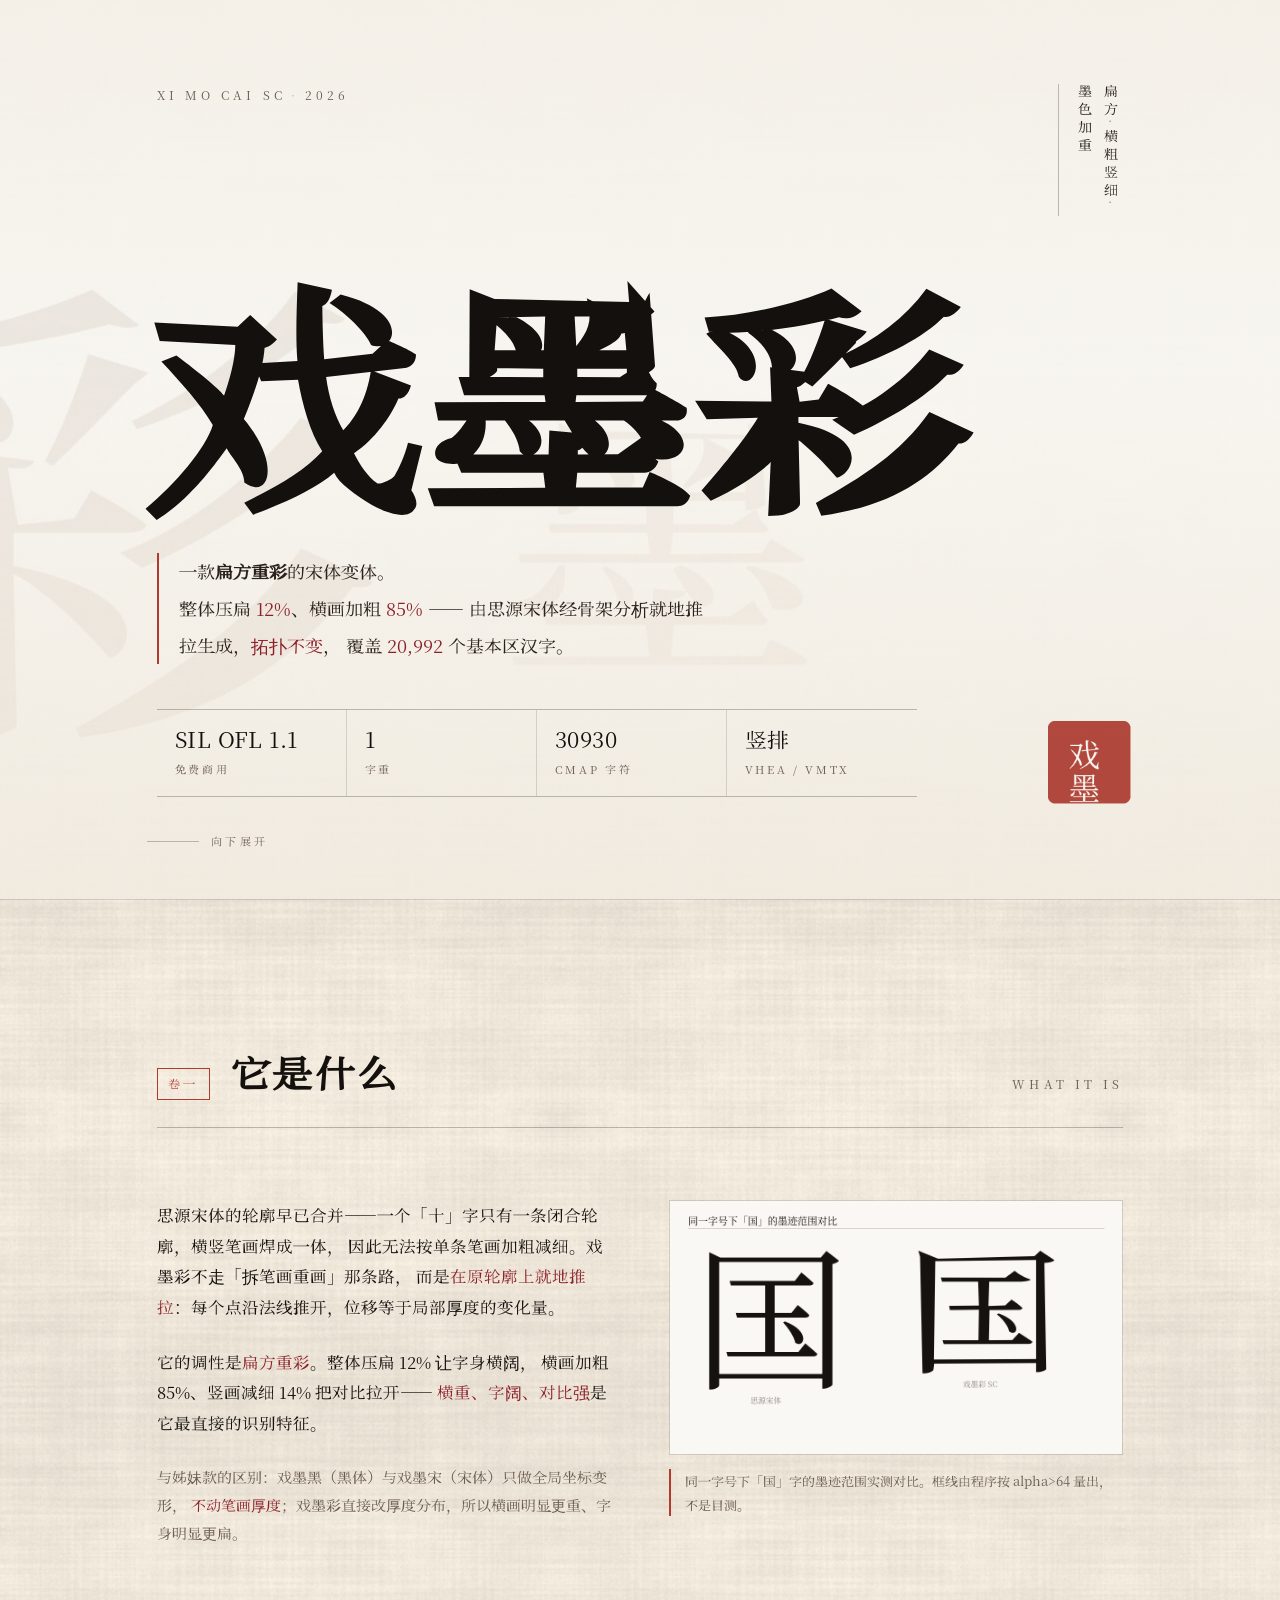
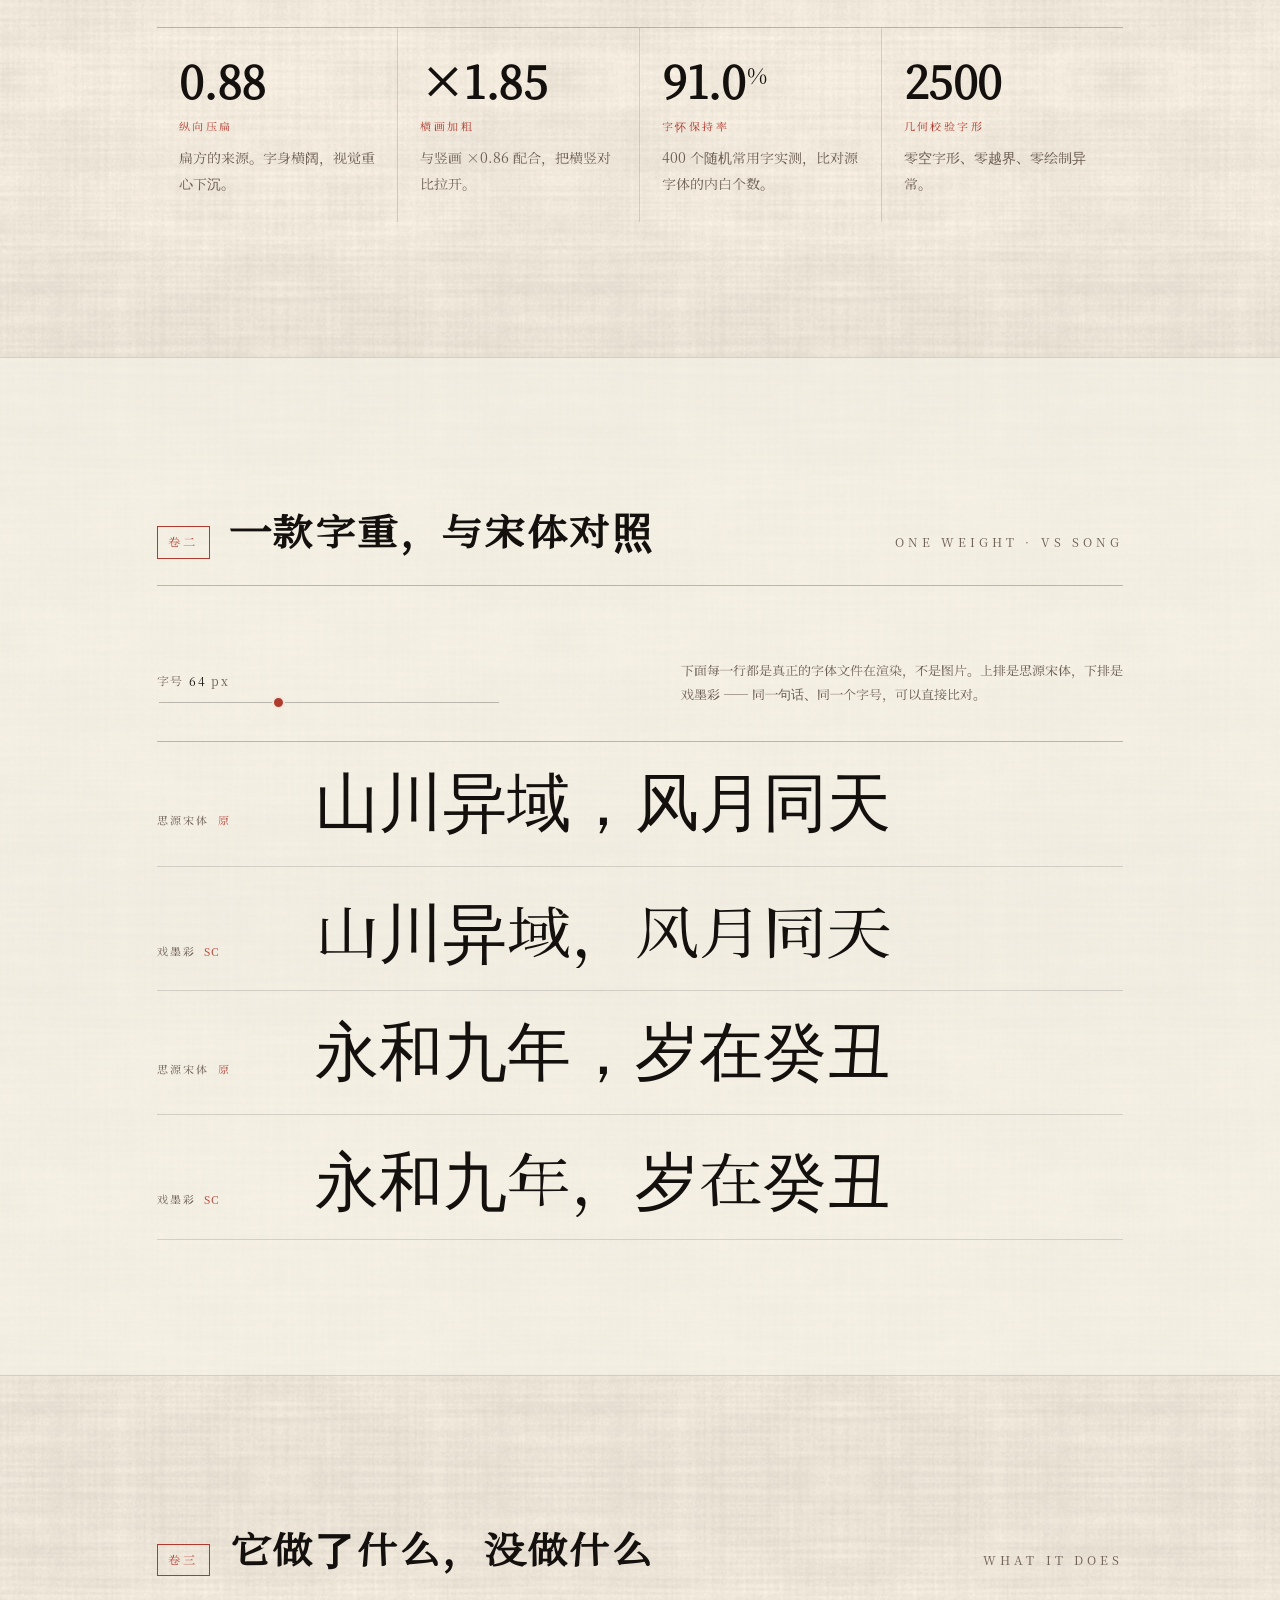
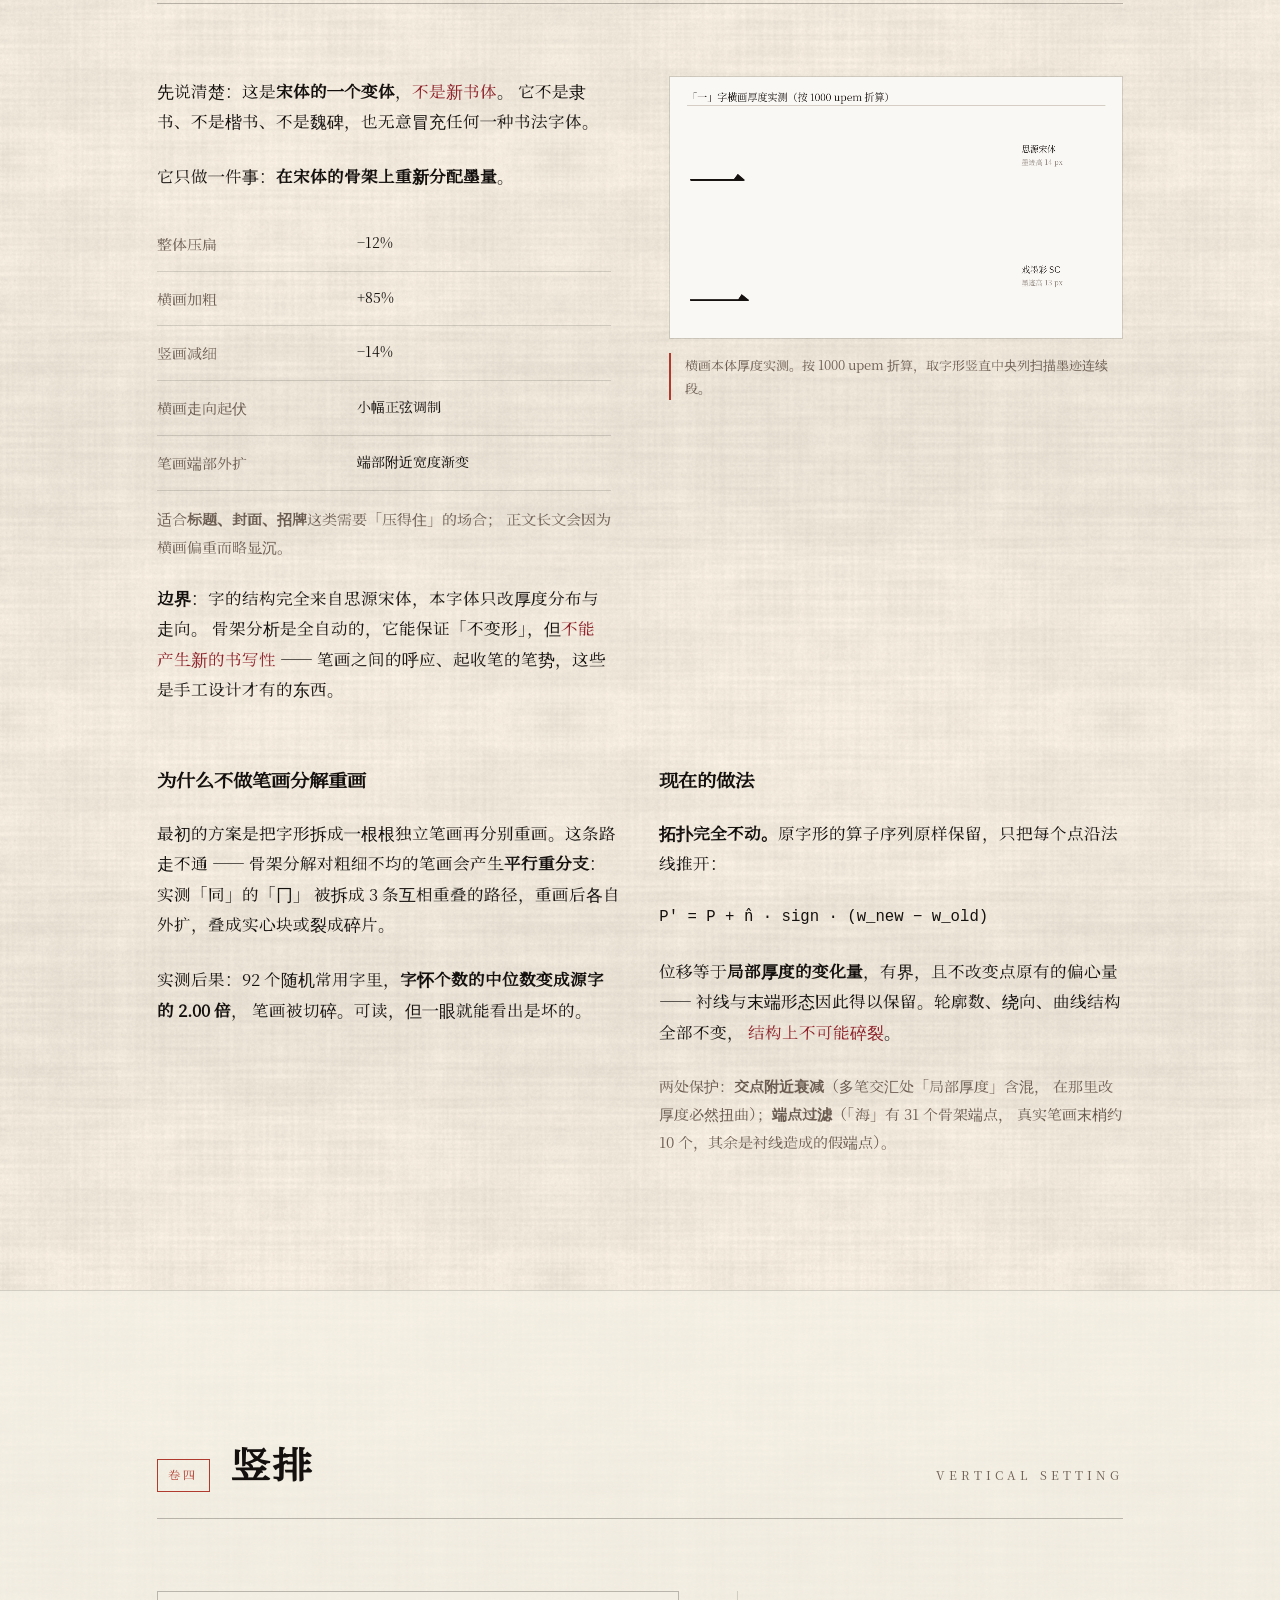
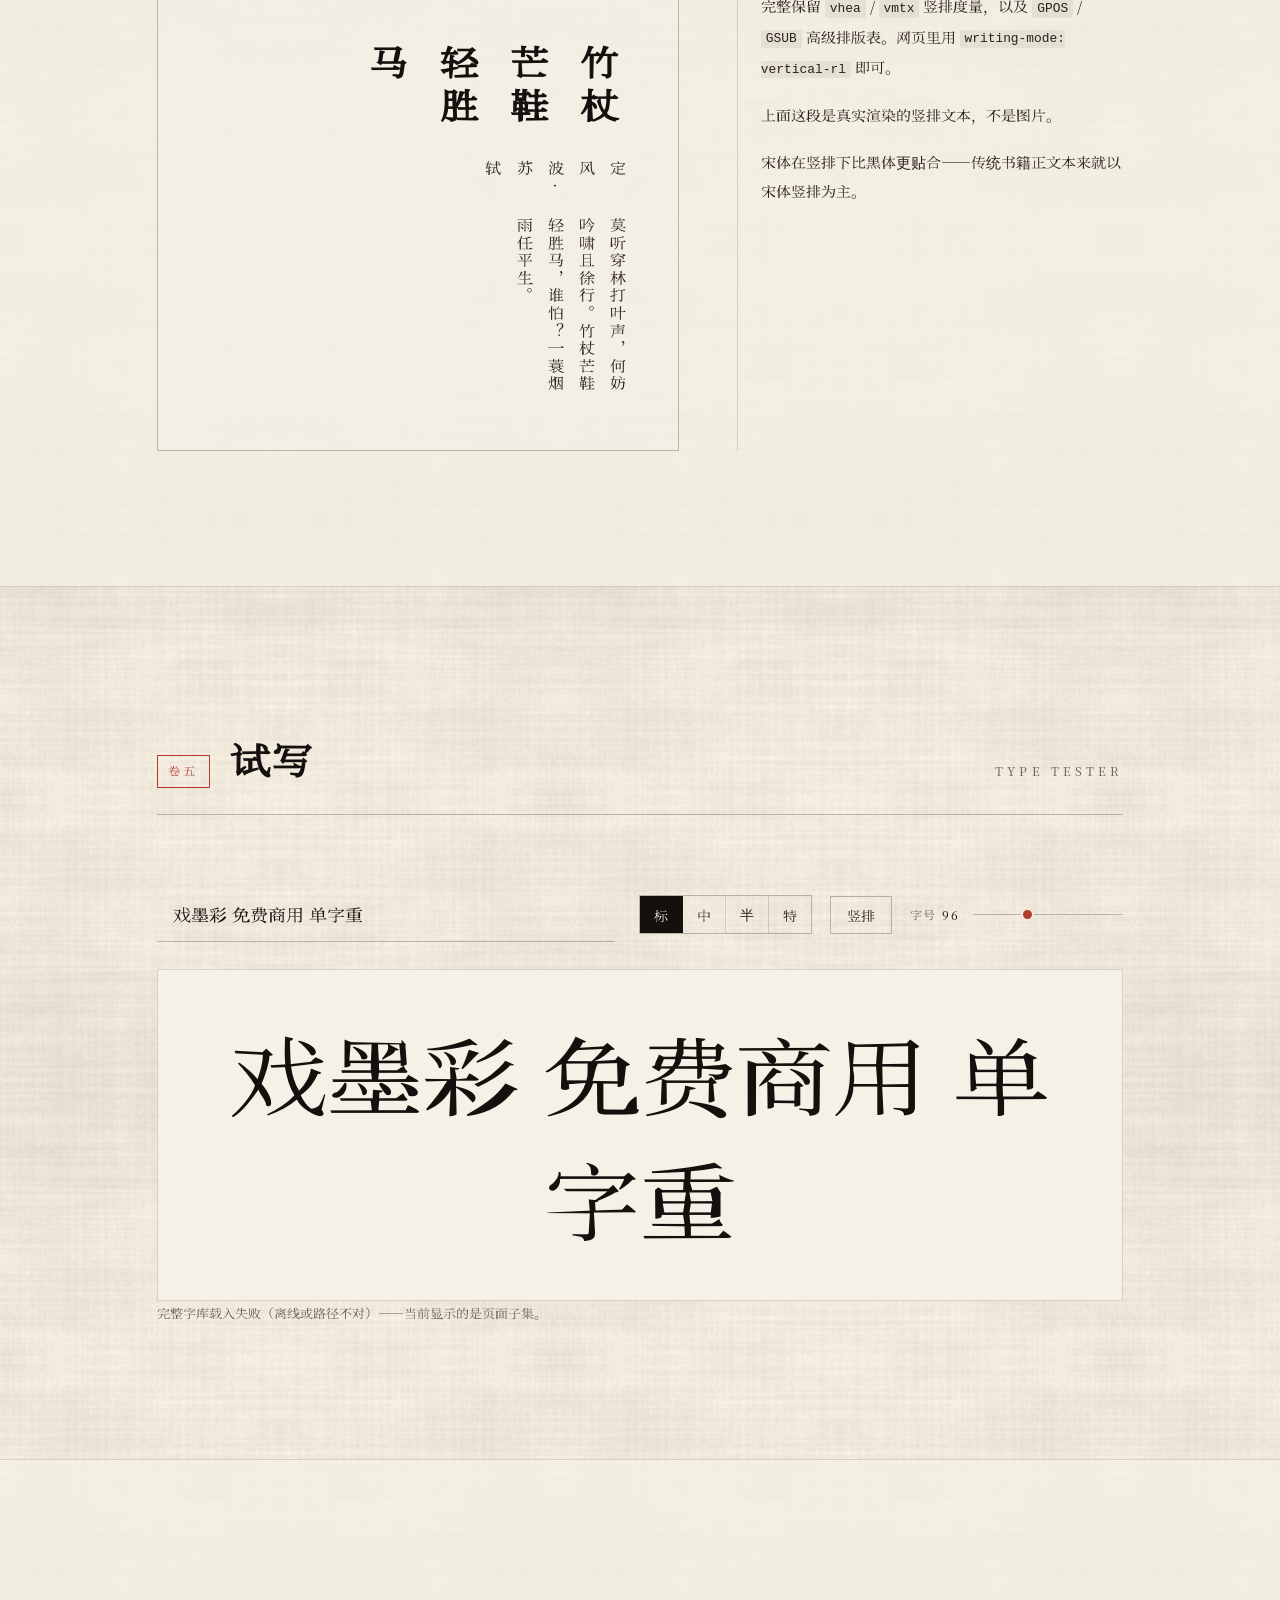
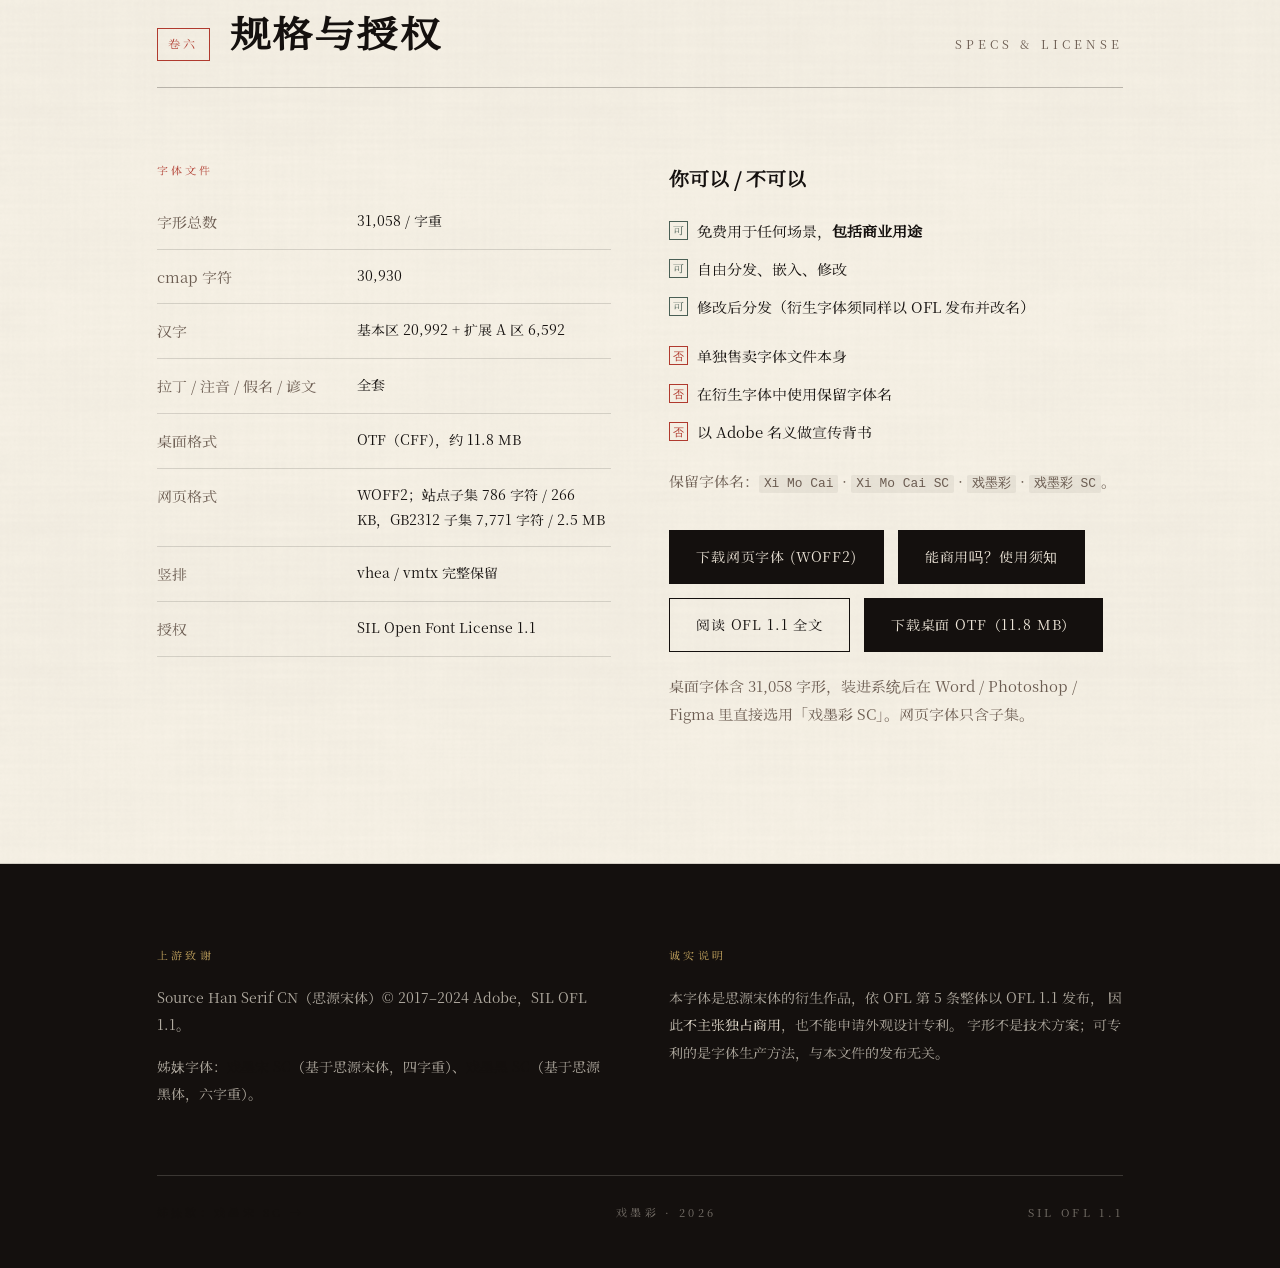
==== commit 4539396b: "重写落地页卷一：原文整段是戏墨宋的内容，对本字体做了虚假陈述 卷一正文与参数原本全是戏墨宋的（中宫收紧 k=0.09、横向缩放 1.055、 不加笔画对比、186324 六字重校验数），只替换名字后会" ====
--- a/index.html
+++ b/index.html
@@ -55,11 +55,13 @@
     <div class="two">
       <div class="col prose">
         <p>思源宋体的轮廓早已合并——一个「十」字只有一条闭合轮廓，横竖笔画焊成一体，
-          因此无法按单条笔画加粗减细。戏墨彩的全部改造，通过<em>全局坐标变形</em>完成。</p>
-        <p>汉字设计的核心杠杆是中宫。思源宋体同样带日文字体基因，中宫偏松。
-          戏墨彩把它收紧、把字面放大——<em>中宫更紧、字面更饱满</em>是它唯一的识别特征。</p>
-        <p class="quiet">与黑体姊妹款的区别在于<em>少一个旋钮</em>：戏墨黑加笔画对比（横细竖粗），
-          戏墨彩<em>不加</em>。原因见卷四——宋体的横画只有 33 单位厚，没有余量可削。</p>
+          因此无法按单条笔画加粗减细。戏墨彩不走「拆笔画重画」那条路，
+          而是<em>在原轮廓上就地推拉</em>：每个点沿法线推开，位移等于局部厚度的变化量。</p>
+        <p>它的调性是<em>扁方重彩</em>。整体压扁 12% 让字身横阔，
+          横画加粗 85%、竖画减细 14% 把对比拉开——
+          <em>横重、字阔、对比强</em>是它最直接的识别特征。</p>
+        <p class="quiet">与姊妹款的区别：戏墨黑（黑体）与戏墨宋（宋体）只做全局坐标变形，
+          <em>不动笔画厚度</em>；戏墨彩直接改厚度分布，所以横画明显更重、字身明显更扁。</p>
       </div>
 
       <div class="col">
@@ -72,24 +74,24 @@
 
     <div class="spec-row">
       <div class="spec">
-        <span class="num">0.09</span>
-        <span class="lab">中宫收紧 k</span>
-        <p>局部缩放率建模，笔画只渐变变细，绝不增粗。</p>
+        <span class="num">0.88</span>
+        <span class="lab">纵向压扁</span>
+        <p>扁方的来源。字身横阔，视觉重心下沉。</p>
       </div>
       <div class="spec">
-        <span class="num">+3.4<span class="pc">%</span></span>
-        <span class="lab">墨迹面积变化</span>
-        <p>「国」字实测：字面放大，比源字体更饱满。</p>
+        <span class="num">×1.85</span>
+        <span class="lab">横画加粗</span>
+        <p>与竖画 ×0.86 配合，把横竖对比拉开。</p>
       </div>
       <div class="spec">
-        <span class="num">1.055</span>
-        <span class="lab">横向缩放 sx</span>
-        <p>与 sy=1.045 配合，保持宋体方正偏扁的本性。</p>
+        <span class="num">91.0<span class="pc">%</span></span>
+        <span class="lab">字怀保持率</span>
+        <p>400 个随机常用字实测，比对源字体的内白个数。</p>
       </div>
       <div class="spec">
-        <span class="num">186324</span>
-        <span class="lab">全量校验字形</span>
-        <p>六个字重逐字形绘制并重编译，零失败。</p>
+        <span class="num">2500</span>
+        <span class="lab">几何校验字形</span>
+        <p>零空字形、零越界、零绘制异常。</p>
       </div>
     </div>
   </div>
@@ -224,7 +226,7 @@
     </div>
 
     <div class="try-bar">
-      <input id="tryInput" type="text" value="戏墨彩 免费商用 四字重" aria-label="试写内容" maxlength="40">
+      <input id="tryInput" type="text" value="戏墨彩 免费商用 单字重" aria-label="试写内容" maxlength="40">
       <div class="try-ctl">
         <div class="seg" id="tryWeights" role="group" aria-label="字重">
           <button data-w="400" class="on">标</button><button data-w="500">中</button><button data-w="600">半</button><button data-w="900">特</button>
@@ -236,7 +238,7 @@
     </div>
 
     <div class="try-stage" id="tryStage">
-      <p class="try-text" id="tryText">戏墨彩 免费商用 四字重</p>
+      <p class="try-text" id="tryText">戏墨彩 免费商用 单字重</p>
     </div>
 
     <p class="hint" id="tryHint">正在按需载入 GB2312 完整字库（约 2.5 MB）——载入前显示的是页面子集。</p>
@@ -262,7 +264,7 @@
             <tr><th>汉字</th><td>基本区 20,992 + 扩展 A 区 6,592</td></tr>
             <tr><th>拉丁 / 注音 / 假名 / 谚文</th><td>全套</td></tr>
             <tr><th>桌面格式</th><td>OTF（CFF），约 11.8 MB</td></tr>
-            <tr><th>网页格式</th><td>WOFF2；站点子集 790 字符 / 268 KB，GB2312 子集 7,771 字符 / 2.5 MB</td></tr>
+            <tr><th>网页格式</th><td>WOFF2；站点子集 786 字符 / 266 KB，GB2312 子集 7,771 字符 / 2.5 MB</td></tr>
             <tr><th>竖排</th><td>vhea / vmtx 完整保留</td></tr>
             <tr><th>授权</th><td>SIL Open Font License 1.1</td></tr>
           </tbody>
